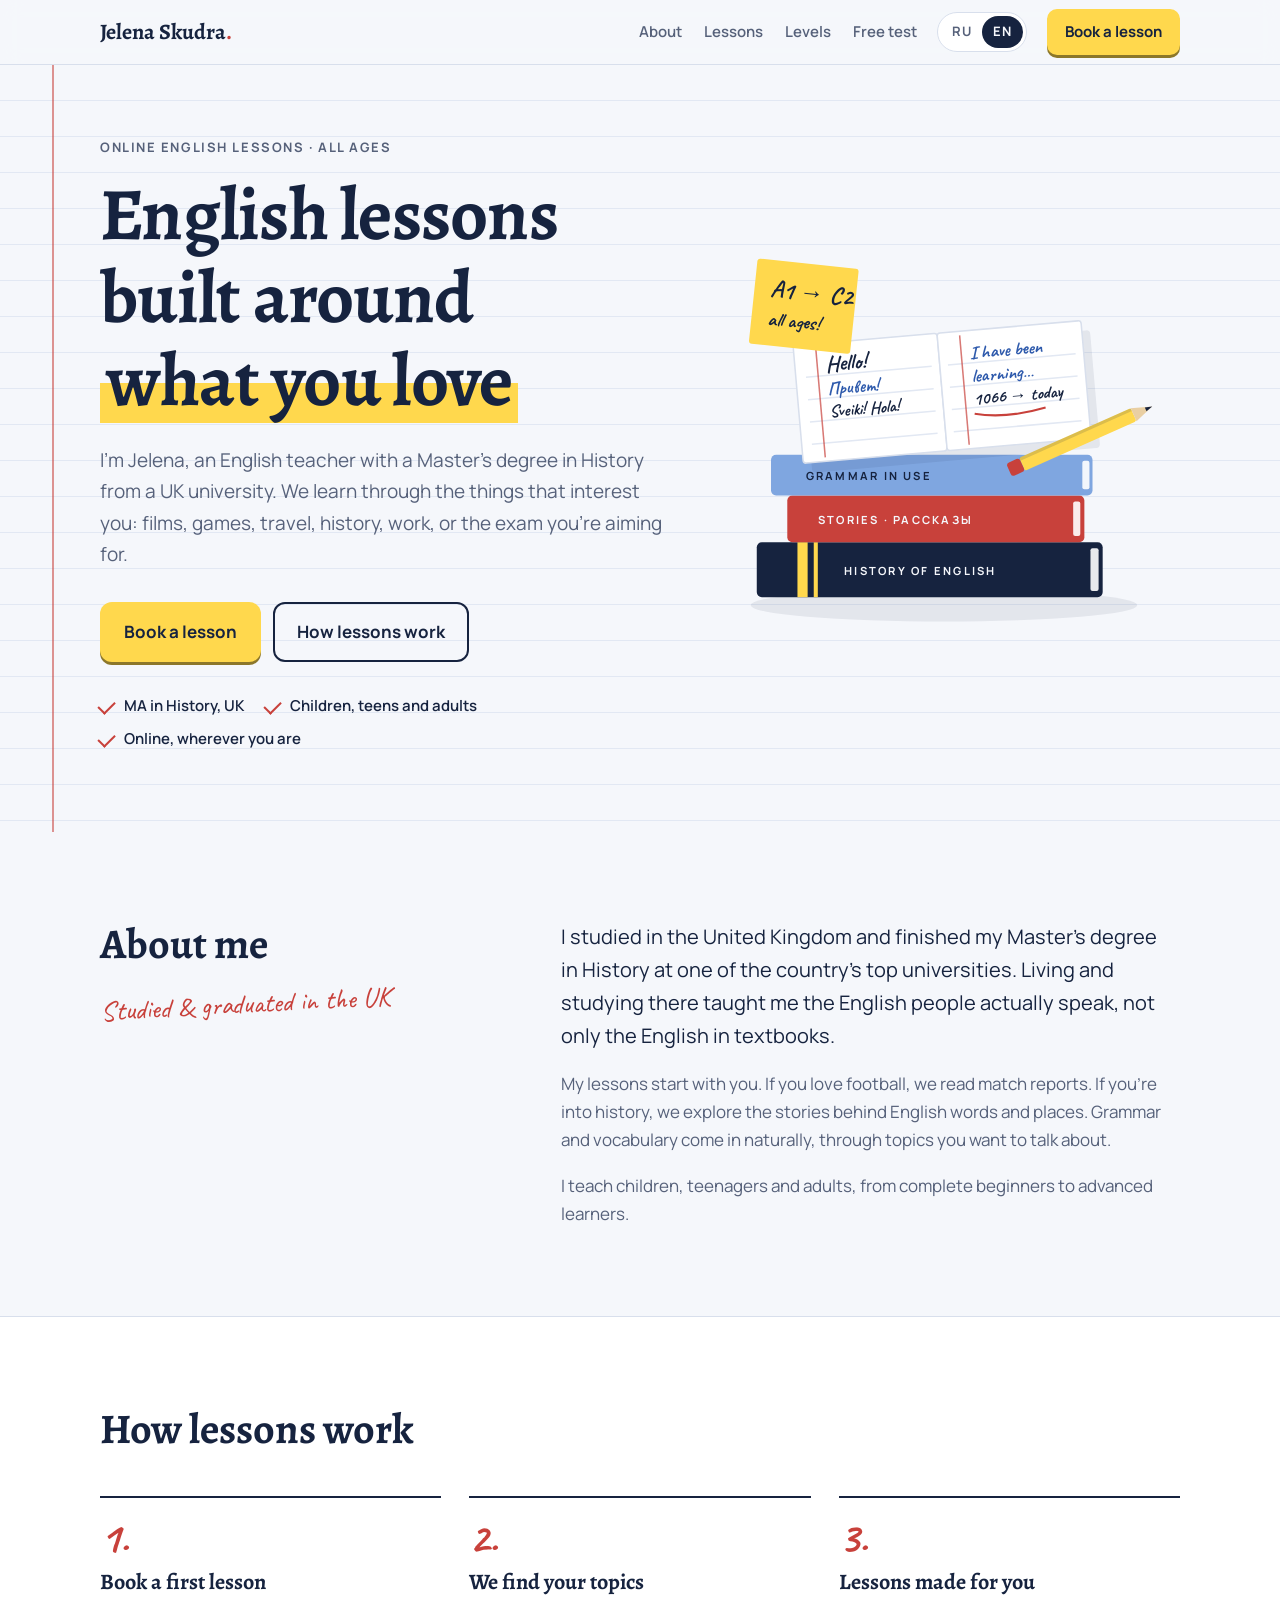
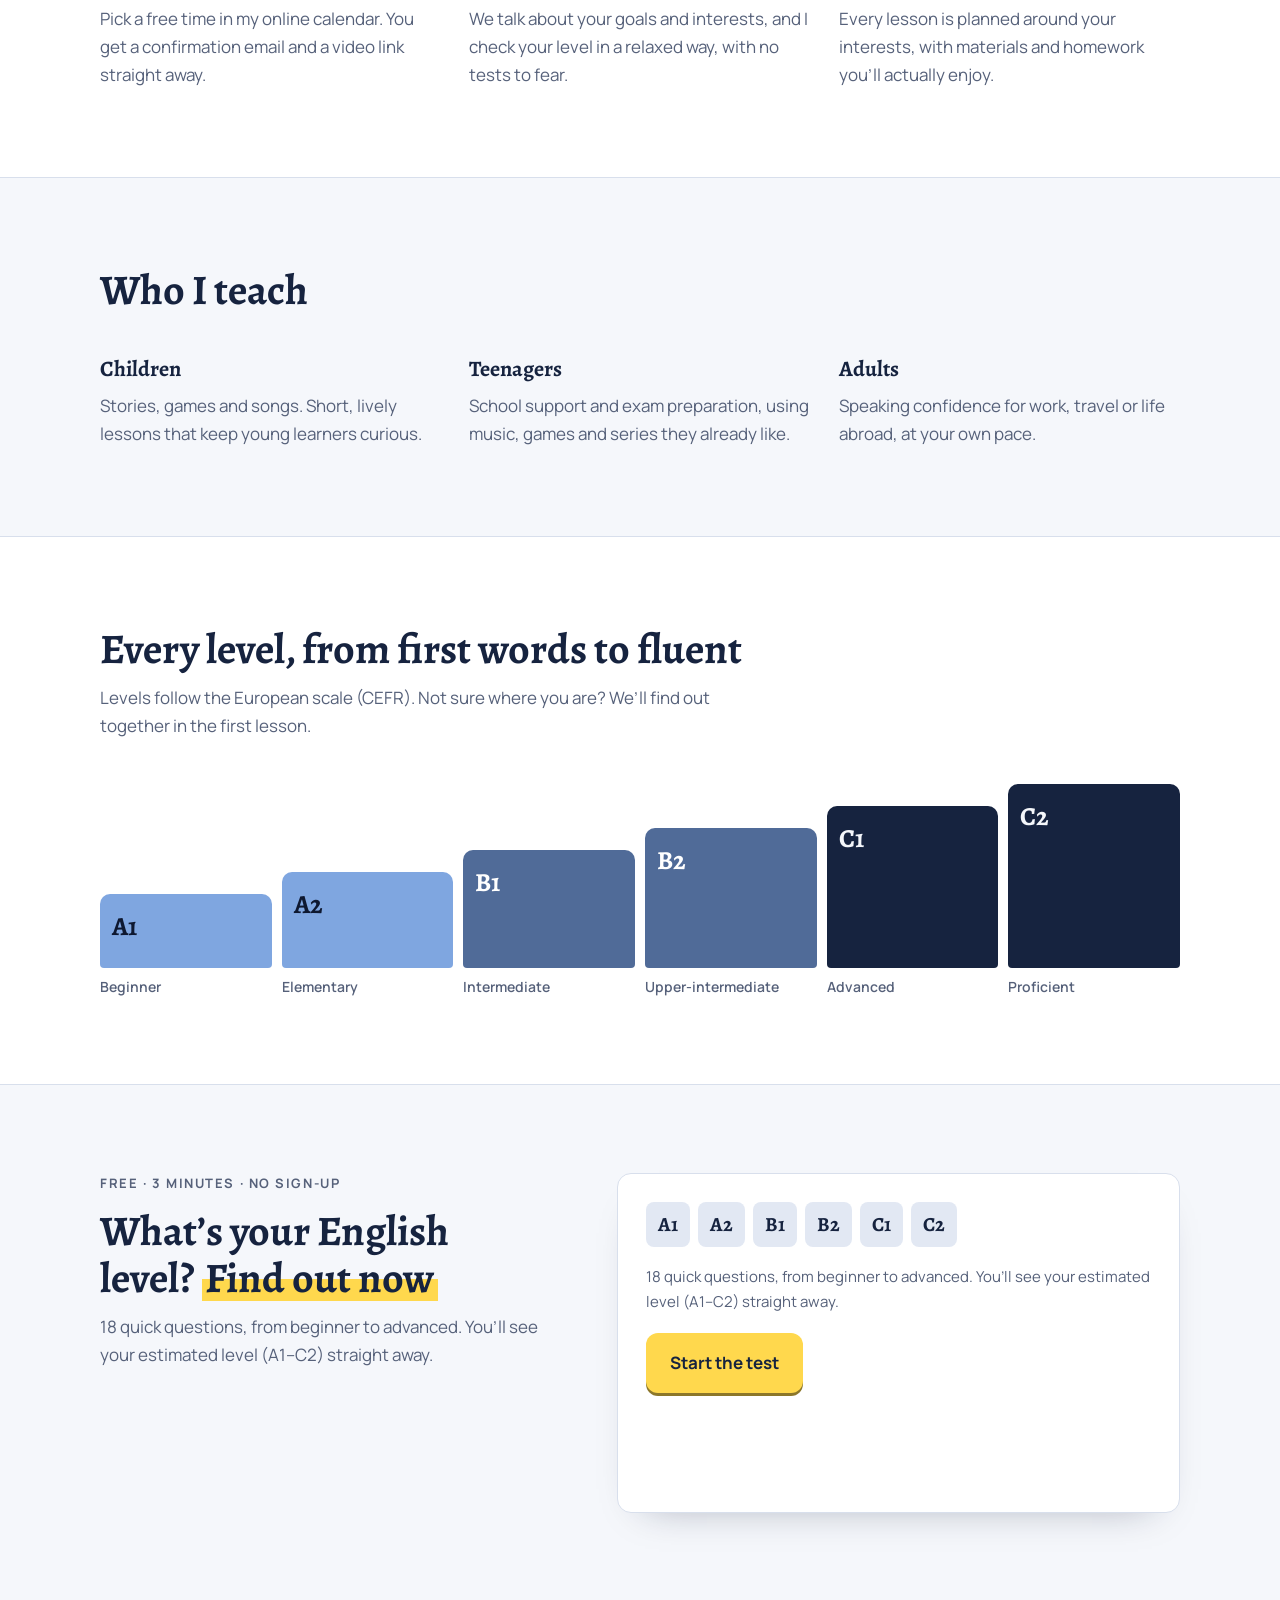
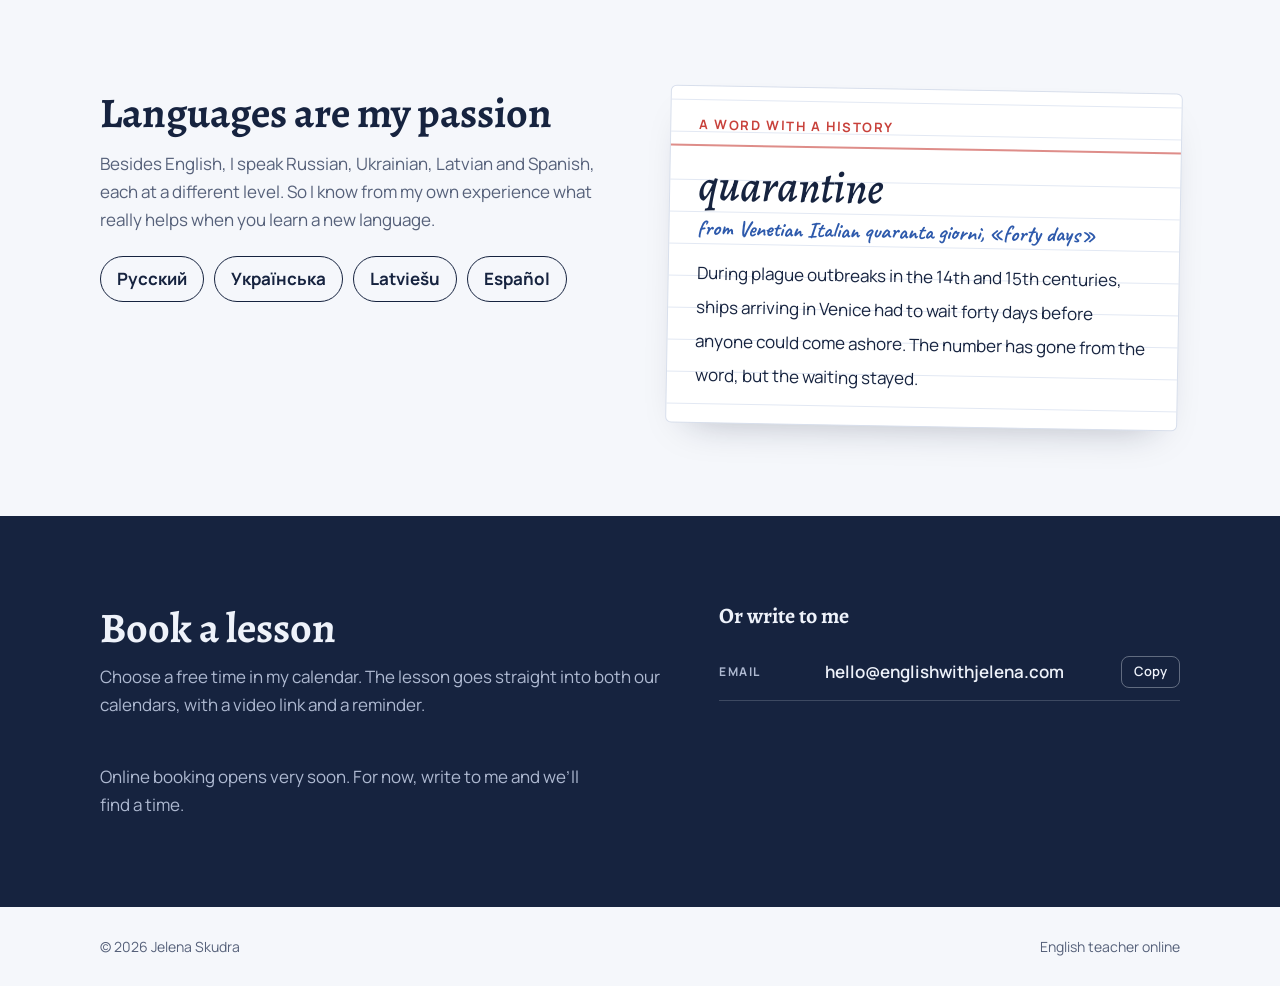
==== index.html @ 8d699de6 "Add files via upload" ====
<!doctype html>
<html lang="en">
<head>
<meta charset="utf-8">
<meta name="viewport" content="width=device-width, initial-scale=1, viewport-fit=cover">
<title>Jelena Skudra · English teacher</title>
<meta name="description" content="Online English lessons with Jelena Skudra for children, teens and adults, built around your interests.">
<link rel="icon" href="data:image/svg+xml,%3Csvg xmlns='http://www.w3.org/2000/svg' viewBox='0 0 64 64'%3E%3Crect width='64' height='64' rx='14' fill='%2316233F'/%3E%3Crect x='14' y='38' width='36' height='10' fill='%23FFD84D'/%3E%3Ctext x='32' y='44' font-family='Georgia,serif' font-size='34' font-weight='700' fill='%23fff' text-anchor='middle'%3EJ%3C/text%3E%3C/svg%3E">
<link rel="preconnect" href="https://fonts.googleapis.com">
<link rel="preconnect" href="https://fonts.gstatic.com" crossorigin>
<link rel="stylesheet" href="https://fonts.googleapis.com/css2?family=Alegreya:ital,wght@0,500;0,700;1,500&family=Caveat:wght@500;700&family=Manrope:wght@400;500;600;700&display=swap&subset=cyrillic">
<style>
:root{
  --paper:#F5F7FB; --surface:#FFFFFF; --ink:#16233F; --muted:#56617A;
  --rule:#D8DFEC; --ruled:#E2E8F3; --margin:#C8413B; --hl:#FFD84D; --hl-ink:#16233F;
  --blue:#7FA6E0; --band:#16233F; --band-ink:#EEF2FA; --band-muted:#AEB9D1;
  --display:"Alegreya", Georgia, "Times New Roman", serif;
  --body:"Manrope", system-ui, -apple-system, "Segoe UI", Roboto, Arial, sans-serif;
  --hand:"Caveat", "Segoe Print", "Comic Sans MS", cursive;
  color-scheme: light;
}
@media (prefers-color-scheme: dark){
  :root:not([data-theme="light"]){
    --paper:#0F1628; --surface:#17213A; --ink:#E8EDF7; --muted:#9CA8C0;
    --rule:#2A3756; --ruled:#1B2641; --margin:#E26A62; --hl:#F4CB45;
    --blue:#5E86C4; --band:#0A1020; --band-ink:#E8EDF7; --band-muted:#94A1BD;
    color-scheme: dark;
  }
}
:root[data-theme="dark"]{
  --paper:#0F1628; --surface:#17213A; --ink:#E8EDF7; --muted:#9CA8C0;
  --rule:#2A3756; --ruled:#1B2641; --margin:#E26A62; --hl:#F4CB45;
  --blue:#5E86C4; --band:#0A1020; --band-ink:#E8EDF7; --band-muted:#94A1BD;
  color-scheme: dark;
}
*{box-sizing:border-box}
[hidden]{display:none!important}
html{scroll-behavior:smooth}
@media (prefers-reduced-motion: reduce){ html{scroll-behavior:auto} *{animation:none!important;transition:none!important} }
body{margin:0;background:var(--paper);color:var(--ink);font-family:var(--body);font-size:17px;line-height:1.65;-webkit-font-smoothing:antialiased}
img,svg{max-width:100%}
a{color:inherit}
:focus-visible{outline:3px solid var(--blue);outline-offset:3px;border-radius:4px}
.wrap{max-width:1120px;margin:0 auto;padding-inline:20px}
h1,h2,h3{font-family:var(--display);font-weight:700;line-height:1.12;text-wrap:balance;margin:0}
h2{font-size:clamp(30px,4vw,42px)}
h3{font-size:22px}
p{margin:0}
mark{background:linear-gradient(transparent 52%, var(--hl) 52%, var(--hl) 92%, transparent 92%);color:inherit;padding:0 .08em}
.eyebrow{font-size:13px;font-weight:700;letter-spacing:.12em;text-transform:uppercase;color:var(--muted)}
.hand{font-family:var(--hand);font-weight:700}

/* header */
header{position:sticky;top:env(safe-area-inset-top,0px);z-index:10;background:color-mix(in srgb,var(--paper) 88%,transparent);backdrop-filter:blur(10px);border-bottom:1px solid var(--rule)}
.bar{display:flex;align-items:center;gap:20px;min-height:64px}
.logo{font-family:var(--display);font-weight:700;font-size:22px;text-decoration:none;white-space:nowrap}
.logo span{color:var(--margin)}
nav.links{display:flex;gap:22px;margin-left:auto;font-weight:600;font-size:15px}
nav.links a{text-decoration:none;color:var(--muted)}
nav.links a:hover{color:var(--ink)}
.lang{display:flex;border:1px solid var(--rule);border-radius:999px;padding:3px;background:var(--surface)}
.lang button{border:0;background:none;font:inherit;font-size:13px;font-weight:700;letter-spacing:.06em;padding:5px 11px;border-radius:999px;color:var(--muted);cursor:pointer}
.lang button[aria-pressed="true"]{background:var(--ink);color:var(--paper)}
.btn{display:inline-flex;align-items:center;justify-content:center;gap:10px;font:inherit;font-weight:700;text-decoration:none;border-radius:12px;padding:14px 22px;cursor:pointer;border:2px solid transparent;transition:transform .15s ease, box-shadow .15s ease}
.btn-hl{background:var(--hl);color:var(--hl-ink);box-shadow:0 3px 0 color-mix(in srgb,var(--hl) 55%,#000)}
.btn-hl:hover{transform:translateY(-1px);box-shadow:0 4px 0 color-mix(in srgb,var(--hl) 55%,#000)}
.btn-line{border-color:var(--ink);color:var(--ink);background:transparent}
.btn-sm{padding:9px 16px;font-size:15px;border-radius:10px}
@media (max-width:860px){ nav.links{display:none} .bar .lang{margin-left:auto} }
@media (max-width:420px){ .bar .btn-sm{display:none} }

/* hero: exercise-book page */
.hero{position:relative;overflow:hidden;background:
  repeating-linear-gradient(to bottom, transparent 0 35px, var(--ruled) 35px 36px);}
.hero::before{content:"";position:absolute;top:0;bottom:0;left:max(20px, calc(50% - 560px - 28px));width:2px;background:var(--margin);opacity:.55}
.hero-grid{display:grid;grid-template-columns:1.1fr .9fr;gap:40px;align-items:center;padding-block:72px 80px}
.hero h1{font-size:clamp(40px,6.2vw,74px);letter-spacing:-.01em;margin-top:16px}
.hero .lead{font-size:19px;color:var(--muted);max-width:34em;margin-top:22px}
.cta{display:flex;flex-wrap:wrap;gap:12px;margin-top:32px}
.facts{display:flex;flex-wrap:wrap;gap:8px 22px;margin:32px 0 0;padding:0;list-style:none;font-weight:600;font-size:15px}
.facts li{display:flex;align-items:center;gap:8px}
.facts li::before{content:"";width:14px;height:8px;border-left:2.5px solid var(--margin);border-bottom:2.5px solid var(--margin);transform:rotate(-45deg) translateY(-2px)}
.art{width:100%;height:auto}
.art .ink{fill:var(--ink)} .art .blue{fill:var(--blue)} .art .red{fill:var(--margin)} .art .hl{fill:var(--hl)}
.art .page{fill:var(--surface);stroke:var(--rule);stroke-width:1.5}
.art .line{stroke:var(--ruled);stroke-width:1.5} .art .mline{stroke:var(--margin);stroke-width:1.5;opacity:.7}
.art .shadow{fill:var(--ink);opacity:.08}
.art .spine-text{font-family:var(--body);font-weight:700;font-size:11px;letter-spacing:.2em;fill:var(--paper)}
.art .spine-text.dark{fill:var(--hl-ink)}
.art .write{font-family:var(--hand);font-weight:700;fill:var(--ink)}
.art .write.blue-ink{fill:#2E5AAC}
.art .paper-edge{fill:var(--surface);opacity:.9}
.art .note-text{font-family:var(--hand);font-weight:700;fill:var(--hl-ink)}
@media (max-width:860px){ .hero-grid{grid-template-columns:1fr;padding-block:48px 56px} .art-box{max-width:440px} }

section{padding-block:88px}
.sec-head{display:flex;flex-direction:column;gap:12px;max-width:40em;margin-bottom:44px}
.sec-head p{color:var(--muted)}

/* about */
.about{display:grid;grid-template-columns:.8fr 1.2fr;gap:48px;align-items:start}
.about .note{font-family:var(--hand);font-size:28px;color:var(--margin);transform:rotate(-3deg);display:inline-block;margin-top:14px}
.about-text{display:flex;flex-direction:column;gap:18px;max-width:36em}
.about-text p:first-child{font-size:20px;color:var(--ink)}
.about-text p{color:var(--muted)}
@media (max-width:760px){ .about{grid-template-columns:1fr;gap:24px} }

/* steps */
.steps{display:grid;grid-template-columns:repeat(3,1fr);gap:28px;margin:0;padding:0;list-style:none;counter-reset:s}
.steps li{counter-increment:s;display:flex;flex-direction:column;gap:10px;padding-top:18px;border-top:2px solid var(--ink)}
.steps li::before{content:counter(s) ".";font-family:var(--hand);font-weight:700;font-size:44px;line-height:1;color:var(--margin)}
.steps p,.who p{color:var(--muted)}
@media (max-width:760px){ .steps{grid-template-columns:1fr} }

.alt{background:var(--surface);border-block:1px solid var(--rule)}
.who{display:grid;grid-template-columns:repeat(3,1fr);gap:28px}
.who > div{display:flex;flex-direction:column;gap:10px}
.who h3{display:flex;align-items:baseline;gap:10px}
.who .age{font-family:var(--hand);font-size:22px;color:var(--margin);font-weight:700}
@media (max-width:760px){ .who{grid-template-columns:1fr} }

/* levels staircase */
.levels{display:grid;grid-template-columns:repeat(6,1fr);gap:10px;align-items:end}
.lvl{display:flex;flex-direction:column;gap:10px}
.lvl .step{border-radius:10px 10px 4px 4px;background:var(--blue);display:flex;align-items:flex-start;padding:12px;font-family:var(--display);font-weight:700;font-size:26px;color:#0E1830}
.lvl:nth-child(n+3) .step{background:color-mix(in srgb,var(--blue) 55%,var(--ink))}
.lvl:nth-child(n+3) .step{color:#fff}
.lvl:nth-child(n+5) .step{background:var(--ink);color:var(--paper)}
.lvl .name{font-size:14px;font-weight:600;color:var(--muted);line-height:1.3}
@media (max-width:640px){
  .levels{grid-template-columns:repeat(3,1fr);row-gap:22px}
}

/* languages + word */
.duo{display:grid;grid-template-columns:1fr 1fr;gap:56px;align-items:start}
.chips{display:flex;flex-wrap:wrap;gap:10px;margin-top:22px;padding:0;list-style:none}
.chips li{border:1.5px solid var(--ink);border-radius:999px;padding:8px 16px;font-weight:700;display:flex;gap:8px;align-items:baseline}
.chips small{font-weight:500;color:var(--muted);font-size:13px}
.lang-text{color:var(--muted);margin-top:14px}
.card{position:relative;background:var(--surface);border:1px solid var(--rule);border-radius:6px;padding:28px 28px 30px;
  background-image:repeating-linear-gradient(to bottom, transparent 0 31px, var(--ruled) 31px 32px);background-position:0 62px;
  box-shadow:0 18px 40px -24px rgba(16,26,52,.35);transform:rotate(1deg)}
.card::before{content:"";position:absolute;left:0;right:0;top:58px;height:2px;background:var(--margin);opacity:.6}
.card .eyebrow{color:var(--margin)}
.card .word{font-family:var(--display);font-style:italic;font-weight:500;font-size:clamp(34px,4vw,44px);margin-top:26px;line-height:1.1}
.card .origin{font-family:var(--hand);font-size:22px;font-weight:700;color:#2E5AAC;margin-top:4px;line-height:1.3}
:root[data-theme="dark"] .card .origin{color:var(--blue)}
@media (prefers-color-scheme: dark){ :root:not([data-theme="light"]) .card .origin{color:var(--blue)} }
.card .story{margin-top:14px;color:var(--ink);line-height:2em}
@media (max-width:760px){ .duo{grid-template-columns:1fr;gap:48px} .card{transform:none} }

/* prices */
.price-list{margin:0;padding:0;list-style:none;max-width:640px}
.price-list li{display:flex;justify-content:space-between;gap:16px;padding-block:14px;border-bottom:1px dashed var(--rule);font-weight:600}
.price-list b{font-variant-numeric:tabular-nums}

/* booking band */
.band{background:var(--band);color:var(--band-ink)}
.band .sec-head p{color:var(--band-muted)}
.book-grid{display:grid;grid-template-columns:1.1fr .9fr;gap:56px;align-items:start}
.book-grid .btn{font-size:18px;padding:18px 28px}
.soon{margin-top:16px;color:var(--band-muted);max-width:30em}
.contacts{display:flex;flex-direction:column;gap:0;margin:16px 0 0;padding:0;list-style:none}
.contacts li{display:flex;align-items:center;gap:14px;padding-block:12px;border-bottom:1px solid color-mix(in srgb,var(--band-ink) 18%,transparent);flex-wrap:wrap}
.contacts .k{font-size:12px;font-weight:700;letter-spacing:.12em;text-transform:uppercase;color:var(--band-muted);width:92px}
.contacts a{font-weight:600;text-decoration:none;word-break:break-all}
.contacts a:hover{text-decoration:underline}
.copy{margin-left:auto;border:1px solid color-mix(in srgb,var(--band-ink) 35%,transparent);background:none;color:var(--band-ink);font:inherit;font-size:13px;font-weight:600;padding:4px 12px;border-radius:8px;cursor:pointer}
.band h3{color:var(--band-ink)}
@media (max-width:760px){ .book-grid{grid-template-columns:1fr;gap:40px} }

/* level test */
.test-grid{display:grid;grid-template-columns:.9fr 1.1fr;gap:56px;align-items:start}
.test-grid .sec-head{margin-bottom:0}
.quiz{background:var(--surface);border:1px solid var(--rule);border-radius:14px;padding:28px;box-shadow:0 18px 40px -28px rgba(16,26,52,.4);display:flex;flex-direction:column;gap:18px;min-height:340px}
.quiz .progress{height:6px;border-radius:99px;background:var(--ruled);overflow:hidden}
.quiz .progress i{display:block;height:100%;background:var(--margin);transition:width .25s ease}
.quiz .count{font-size:13px;font-weight:700;letter-spacing:.12em;text-transform:uppercase;color:var(--muted);font-variant-numeric:tabular-nums}
.quiz .q{font-family:var(--display);font-size:clamp(22px,2.6vw,28px);font-weight:500;line-height:1.3}
.quiz .opts{display:grid;grid-template-columns:1fr 1fr;gap:10px}
.quiz .opt{font:inherit;font-weight:600;text-align:left;padding:13px 16px;border-radius:10px;border:1.5px solid var(--rule);background:var(--paper);color:var(--ink);cursor:pointer}
.quiz .opt:hover{border-color:var(--ink)}
.quiz .opt[aria-pressed="true"]{border-color:var(--ink);background:var(--hl);color:var(--hl-ink)}
.quiz .row{display:flex;flex-wrap:wrap;gap:10px;align-items:center}
.quiz .btn:disabled{opacity:.45;cursor:default;transform:none}
.quiz .intro-list{margin:0;padding:0;list-style:none;display:flex;gap:8px;flex-wrap:wrap}
.quiz .intro-list li{font-family:var(--display);font-weight:700;font-size:20px;padding:6px 12px;border-radius:8px;background:var(--ruled)}
.quiz .big{font-family:var(--display);font-weight:700;font-size:88px;line-height:1;color:var(--ink)}
.quiz .big small{font-family:var(--body);font-size:20px;font-weight:600;color:var(--muted);margin-left:12px}
.quiz .note{color:var(--muted);font-size:15px}
@media (max-width:760px){ .test-grid{grid-template-columns:1fr;gap:28px} .quiz{padding:20px} }
@media (max-width:420px){ .quiz .opts{grid-template-columns:1fr} }
#embed-box{margin-top:48px}
#booking-frame{width:100%;height:720px;border:0;border-radius:12px;background:#fff}

footer{padding-block:28px;font-size:14px;color:var(--muted)}
footer .wrap{display:flex;justify-content:space-between;gap:12px;flex-wrap:wrap}
</style>
</head>
<body>

<header>
  <div class="wrap bar">
    <a class="logo" href="#top">Jelena Skudra<span>.</span></a>
    <nav class="links" aria-label="Main">
      <a href="#about" data-t="nav.about">About</a>
      <a href="#lessons" data-t="nav.lessons">Lessons</a>
      <a href="#levels" data-t="nav.levels">Levels</a>
      <a href="#test" class="test-nav" data-t="test.nav">Free test</a>
    </nav>
    <div class="lang" role="group" aria-label="Language">
      <button type="button" id="lang-ru" data-lang="ru" aria-pressed="false">RU</button>
      <button type="button" id="lang-en" data-lang="en" aria-pressed="true">EN</button>
    </div>
    <a class="btn btn-hl btn-sm book-link" href="#book" data-t="nav.book">Book a lesson</a>
  </div>
</header>

<main id="top">
  <div class="hero">
    <div class="wrap hero-grid">
      <div>
        <p class="eyebrow" data-t="hero.eyebrow"></p>
        <h1 data-t="hero.title" data-mark></h1>
        <p class="lead" data-t="hero.text"></p>
        <div class="cta">
          <a class="btn btn-hl book-link" href="#book" data-t="hero.bookButton"></a>
          <a class="btn btn-line" href="#lessons" data-t="hero.moreButton"></a>
        </div>
        <ul class="facts" id="facts"></ul>
      </div>
      <div class="art-box" aria-hidden="true">
        <svg class="art" viewBox="0 0 460 400" role="img">
          <ellipse class="shadow" cx="228" cy="362" rx="190" ry="16"/>
          <!-- bottom book -->
          <rect class="ink" x="44" y="300" width="340" height="54" rx="5"/>
          <rect class="paper-edge" x="372" y="306" width="8" height="42" rx="2"/>
          <rect class="hl" x="84" y="300" width="10" height="54"/>
          <rect class="hl" x="100" y="300" width="4" height="54"/>
          <text class="spine-text" x="130" y="332">HISTORY OF ENGLISH</text>
          <!-- middle book -->
          <rect class="red" x="74" y="254" width="292" height="46" rx="5"/>
          <rect class="paper-edge" x="355" y="260" width="7" height="34" rx="2"/>
          <text class="spine-text" x="104" y="282">STORIES · РАССКАЗЫ</text>
          <!-- top book -->
          <rect class="blue" x="58" y="214" width="316" height="40" rx="5"/>
          <rect class="paper-edge" x="364" y="220" width="7" height="28" rx="2"/>
          <text class="spine-text dark" x="92" y="239">GRAMMAR IN USE</text>
          <!-- open notebook -->
          <g transform="rotate(-5 230 150)">
            <rect class="shadow" x="92" y="104" width="284" height="116" rx="4"/>
            <rect class="page" x="84" y="94" width="142" height="116" rx="3"/>
            <rect class="page" x="226" y="94" width="142" height="116" rx="3"/>
            <line class="line" x1="94" y1="126" x2="218" y2="126"/><line class="line" x1="94" y1="148" x2="218" y2="148"/>
            <line class="line" x1="94" y1="170" x2="218" y2="170"/><line class="line" x1="94" y1="192" x2="218" y2="192"/>
            <line class="line" x1="234" y1="126" x2="360" y2="126"/><line class="line" x1="234" y1="148" x2="360" y2="148"/>
            <line class="line" x1="234" y1="170" x2="360" y2="170"/><line class="line" x1="234" y1="192" x2="360" y2="192"/>
            <line class="mline" x1="106" y1="98" x2="106" y2="206"/>
            <line class="mline" x1="248" y1="98" x2="248" y2="206"/>
            <text class="write" x="114" y="122" font-size="22">Hello!</text>
            <text class="write blue-ink" x="114" y="145" font-size="18">Привет!</text>
            <text class="write" x="114" y="167" font-size="17">Sveiki! Hola!</text>
            <text class="write blue-ink" x="256" y="122" font-size="18">I have been</text>
            <text class="write blue-ink" x="256" y="145" font-size="18">learning…</text>
            <text class="write" x="256" y="167" font-size="17">1066 → today</text>
            <path d="M256 176 q30 8 70 0" stroke="var(--margin)" stroke-width="2" fill="none"/>
          </g>
          <!-- pencil -->
          <g transform="rotate(-24 360 200)">
            <rect class="hl" x="300" y="192" width="120" height="14" rx="2"/>
            <rect class="ink" x="300" y="192" width="120" height="3" opacity=".15"/>
            <rect class="red" x="286" y="192" width="14" height="14" rx="3"/>
            <polygon points="420,192 440,199 420,206" fill="#E9CFA3"/>
            <polygon points="433,197 440,199 433,201" class="ink"/>
          </g>
          <!-- sticky note -->
          <g transform="rotate(6 90 70)">
            <rect class="hl" x="40" y="26" width="100" height="84" rx="3"/>
            <text class="note-text" x="56" y="62" font-size="24">A1 → C2</text>
            <text class="note-text" x="56" y="90" font-size="19">all ages!</text>
          </g>
        </svg>
      </div>
    </div>
  </div>

  <section id="about">
    <div class="wrap about">
      <div>
        <h2 data-t="about.title"></h2>
        <span class="note" data-t="about.note"></span>
      </div>
      <div class="about-text" id="about-text"></div>
    </div>
  </section>

  <section id="lessons" class="alt">
    <div class="wrap">
      <div class="sec-head"><h2 data-t="steps.title"></h2></div>
      <ol class="steps" id="steps"></ol>
    </div>
  </section>

  <section id="who">
    <div class="wrap">
      <div class="sec-head"><h2 data-t="audiences.title"></h2></div>
      <div class="who" id="who-list"></div>
    </div>
  </section>

  <section id="levels" class="alt">
    <div class="wrap">
      <div class="sec-head"><h2 data-t="levels.title"></h2><p data-t="levels.text"></p></div>
      <div class="levels" id="levels-list"></div>
    </div>
  </section>

  <section id="test">
    <div class="wrap test-grid">
      <div class="sec-head">
        <p class="eyebrow" data-t="test.eyebrow"></p>
        <h2 data-t="test.title"></h2>
        <p data-t="test.text"></p>
      </div>
      <div class="quiz" id="quiz" aria-live="polite"></div>
    </div>
  </section>

  <section id="languages">
    <div class="wrap duo">
      <div>
        <h2 data-t="languages.title"></h2>
        <p class="lang-text" data-t="languages.text"></p>
        <ul class="chips" id="chips"></ul>
      </div>
      <article class="card">
        <p class="eyebrow" data-t="word.label"></p>
        <p class="word" data-t="word.word"></p>
        <p class="origin" data-t="word.origin"></p>
        <p class="story" data-t="word.story"></p>
      </article>
    </div>
  </section>

  <section id="prices" class="alt" hidden>
    <div class="wrap">
      <div class="sec-head"><h2 data-t="prices.title"></h2></div>
      <ul class="price-list" id="price-list"></ul>
    </div>
  </section>

  <section id="book" class="band">
    <div class="wrap book-grid">
      <div>
        <div class="sec-head"><h2 data-t="book.title"></h2><p data-t="book.text"></p></div>
        <a class="btn btn-hl" id="calendar-btn" href="#book" target="_blank" rel="noopener" data-t="book.button"></a>
        <p class="soon" id="soon" data-t="book.soon" hidden></p>
      </div>
      <div id="contact-box">
        <h3 data-t="book.contactTitle"></h3>
        <ul class="contacts" id="contacts"></ul>
      </div>
    </div>
    <div class="wrap" id="embed-box" hidden>
      <iframe id="booking-frame" title="Booking calendar" loading="lazy"></iframe>
    </div>
  </section>
</main>

<footer>
  <div class="wrap">
    <span>© <span id="year">2026</span> Jelena Skudra</span>
    <span data-t="footer"></span>
  </div>
</footer>

<script src="content.js"></script>
<script>
(function(){
  var S = window.SITE, set = S.settings;
  var lang = pickLang();

  function pickLang(){
    var h = (location.hash||"").replace("#","");
    if (h === "ru" || h === "en") return h;
    try { var saved = localStorage.getItem("lang"); if (saved === "ru" || saved === "en") return saved; } catch(e){}
    var nav = (navigator.language||"en").toLowerCase();
    return /^(ru|uk|lv|be|kk)/.test(nav) ? "ru" : "en";
  }
  function get(obj, path){ return path.split(".").reduce(function(o,k){ return o ? o[k] : undefined; }, obj); }
  function esc(s){ return String(s).replace(/[&<>"]/g, function(c){ return {"&":"&amp;","<":"&lt;",">":"&gt;",'"':"&quot;"}[c]; }); }
  function marked(s){ return esc(s).replace(/\*(.+?)\*/g, "<mark>$1</mark>"); }
  function el(tag, cls, html){ var e = document.createElement(tag); if (cls) e.className = cls; if (html != null) e.innerHTML = html; return e; }
  function fill(id, items, make){ var box = document.getElementById(id); box.innerHTML = ""; (items||[]).forEach(function(it){ box.appendChild(make(it)); }); }

  function render(){
    var T = S[lang];
    document.documentElement.lang = lang;
    document.title = T.meta.title;
    var md = document.querySelector('meta[name="description"]'); if (md) md.setAttribute("content", T.meta.description);

    document.querySelectorAll("[data-t]").forEach(function(n){
      var v = get(T, n.getAttribute("data-t")); if (v == null) return;
      n.innerHTML = marked(v);
    });
    document.querySelectorAll(".lang button").forEach(function(b){ b.setAttribute("aria-pressed", b.dataset.lang === lang ? "true" : "false"); });

    fill("facts", T.hero.facts, function(f){ return el("li", null, esc(f)); });
    fill("about-text", T.about.paragraphs, function(p){ return el("p", null, marked(p)); });
    fill("steps", T.steps.items, function(s){ var li = el("li"); li.appendChild(el("h3", null, esc(s.title))); li.appendChild(el("p", null, marked(s.text))); return li; });
    fill("who-list", T.audiences.items, function(a){ var d = el("div"); d.appendChild(el("h3", null, esc(a.title))); d.appendChild(el("p", null, marked(a.text))); return d; });
    var n = 0;
    fill("levels-list", T.levels.items, function(l){ n++; var d = el("div","lvl"); var s = el("div","step", esc(l.code)); s.style.height = (52 + n*22) + "px"; d.appendChild(s); d.appendChild(el("div","name", esc(l.name))); return d; });
    fill("chips", T.languages.items, function(c){ return el("li", null, esc(c.name) + (c.level ? " <small>" + esc(c.level) + "</small>" : "")); });

    var pr = document.getElementById("prices");
    pr.hidden = !set.showPrices;
    fill("price-list", T.prices.items, function(p){ return el("li", null, "<span>" + esc(p.name) + "</span><b>" + esc(p.price) + "</b>"); });

    // booking
    var has = !!(set.bookingLink && set.bookingLink.trim());
    var cal = document.getElementById("calendar-btn");
    cal.hidden = !has; if (has) cal.href = set.bookingLink;
    document.getElementById("soon").hidden = has;
    document.querySelectorAll(".book-link").forEach(function(a){
      if (has) { a.href = set.bookingLink; a.target = "_blank"; a.rel = "noopener"; }
      else { a.href = "#book"; a.removeAttribute("target"); }
    });

    // embedded Google calendar (only for calendar.google.com appointment links)
    var embedOk = has && /calendar\.google\.com\/calendar\/appointments/.test(set.bookingLink);
    var eb = document.getElementById("embed-box"), fr = document.getElementById("booking-frame");
    eb.hidden = !embedOk;
    if (embedOk) {
      var src = set.bookingLink + (set.bookingLink.indexOf("?") > -1 ? "&" : "?") + "gv=true";
      if (fr.getAttribute("src") !== src) fr.setAttribute("src", src);
    }

    // level test
    var showTest = set.showTest !== false && S.testQuestions && S.testQuestions.length;
    document.getElementById("test").hidden = !showTest;
    document.querySelectorAll(".test-nav").forEach(function(a){ a.hidden = !showTest; });
    if (showTest) drawQuiz();

    // contacts
    var rows = [];
    if (set.email) rows.push(["Email", set.email, "mailto:" + set.email]);
    if (set.whatsapp) rows.push(["WhatsApp", set.whatsapp, "https://wa.me/" + set.whatsapp.replace(/[^0-9]/g,"")]);
    if (set.telegram) rows.push(["Telegram", "@" + set.telegram.replace("@",""), "https://t.me/" + set.telegram.replace("@","")]);
    if (set.instagram) rows.push(["Instagram", "@" + set.instagram.replace("@",""), "https://instagram.com/" + set.instagram.replace("@","")]);
    document.getElementById("contact-box").hidden = rows.length === 0;
    fill("contacts", rows, function(r){
      var li = el("li");
      li.appendChild(el("span","k", r[0]));
      var a = el("a", null, esc(r[1])); a.href = r[2]; if (r[2].indexOf("http") === 0) { a.target = "_blank"; a.rel = "noopener"; }
      li.appendChild(a);
      var b = el("button","copy", esc(T.book.copy)); b.type = "button";
      b.addEventListener("click", function(){
        var done = function(){ b.textContent = T.book.copied; setTimeout(function(){ b.textContent = T.book.copy; }, 1600); };
        try { navigator.clipboard.writeText(r[1]).then(done, function(){ selectText(a); }); } catch(e){ selectText(a); }
      });
      li.appendChild(b);
      return li;
    });
    document.getElementById("year").textContent = new Date().getFullYear();
  }
  // ---------- level test ----------
  var quiz = { step: -1, picks: [] };
  function drawQuiz(){
    var T = S[lang], L = T.test, Q = S.testQuestions, box = document.getElementById("quiz");
    box.innerHTML = "";
    if (quiz.step < 0) {
      var ul = el("ul","intro-list"); ["A1","A2","B1","B2","C1","C2"].forEach(function(c){ ul.appendChild(el("li",null,c)); });
      box.appendChild(ul);
      box.appendChild(el("p","note", esc(L.text)));
      var st = el("button","btn btn-hl", esc(L.start)); st.type = "button"; st.id = "quiz-start";
      st.addEventListener("click", function(){ quiz.step = 0; quiz.picks = []; drawQuiz(); });
      var r = el("div","row"); r.appendChild(st); box.appendChild(r);
      return;
    }
    if (quiz.step < Q.length) {
      var item = Q[quiz.step];
      var pr = el("div","progress"); var bar = el("i"); bar.style.width = (quiz.step / Q.length * 100) + "%"; pr.appendChild(bar); box.appendChild(pr);
      box.appendChild(el("div","count", esc(L.question) + " " + (quiz.step+1) + " " + esc(L.of) + " " + Q.length));
      box.appendChild(el("p","q", esc(item.q).replace("___", "<span style=\"border-bottom:2px solid var(--margin);display:inline-block;min-width:3em\">&nbsp;</span>")));
      var opts = el("div","opts");
      var nx = el("button","btn btn-hl", esc(L.next) + " →"); nx.type = "button"; nx.id = "quiz-next";
      nx.disabled = quiz.picks[quiz.step] == null;
      item.options.forEach(function(o, idx){
        var b = el("button","opt", esc(o)); b.type = "button";
        b.setAttribute("aria-pressed", quiz.picks[quiz.step] === idx ? "true" : "false");
        b.addEventListener("click", function(){
          quiz.picks[quiz.step] = idx;
          opts.querySelectorAll(".opt").forEach(function(x){ x.setAttribute("aria-pressed","false"); });
          b.setAttribute("aria-pressed","true"); nx.disabled = false;
        });
        opts.appendChild(b);
      });
      box.appendChild(opts);
      nx.addEventListener("click", function(){ quiz.step++; drawQuiz(); });
      var r2 = el("div","row"); r2.appendChild(nx); box.appendChild(r2);
      return;
    }
    // result
    var score = 0; Q.forEach(function(item, idx){ if (quiz.picks[idx] === item.answer) score++; });
    var code = "A1"; (S.testLevels||[]).forEach(function(l){ if (score >= l.min) code = l.code; });
    var lv = (T.levels.items||[]).filter(function(x){ return x.code === code; })[0];
    box.appendChild(el("div","count", esc(L.resultLabel)));
    box.appendChild(el("div","big", esc(code) + "<small>" + esc(lv ? lv.name : "") + "</small>"));
    box.appendChild(el("p", null, "<b>" + score + " / " + Q.length + "</b> " + esc(L.scoreText)));
    box.appendChild(el("p","note", esc(L.resultNote)));
    var row = el("div","row");
    var bk = el("a","btn btn-hl", esc(L.book));
    if (set.bookingLink) { bk.href = set.bookingLink; bk.target = "_blank"; bk.rel = "noopener"; } else { bk.href = "#book"; }
    row.appendChild(bk);
    var msg = L.messageText + code + " (" + score + "/" + Q.length + ")";
    var sendHref = set.whatsapp ? "https://wa.me/" + set.whatsapp.replace(/[^0-9]/g,"") + "?text=" + encodeURIComponent(msg)
                 : set.telegram ? "https://t.me/" + set.telegram.replace("@","")
                 : set.email ? "mailto:" + set.email + "?subject=" + encodeURIComponent("English test: " + code) + "&body=" + encodeURIComponent(msg) : "";
    if (sendHref) { var sd = el("a","btn btn-line", esc(L.send)); sd.href = sendHref; if (sendHref.indexOf("http") === 0) { sd.target = "_blank"; sd.rel = "noopener"; } row.appendChild(sd); }
    box.appendChild(row);
    var ag = el("button","opt", "↺ " + esc(L.again)); ag.type = "button"; ag.style.alignSelf = "flex-start";
    ag.addEventListener("click", function(){ quiz.step = 0; quiz.picks = []; drawQuiz(); });
    box.appendChild(ag);
  }

  function selectText(node){ var r = document.createRange(); r.selectNodeContents(node); var s = getSelection(); s.removeAllRanges(); s.addRange(r); }

  document.querySelectorAll(".lang button").forEach(function(b){
    b.addEventListener("click", function(){ lang = b.dataset.lang; try { localStorage.setItem("lang", lang); } catch(e){} render(); });
  });
  render();
})();
</script>
</body>
</html>
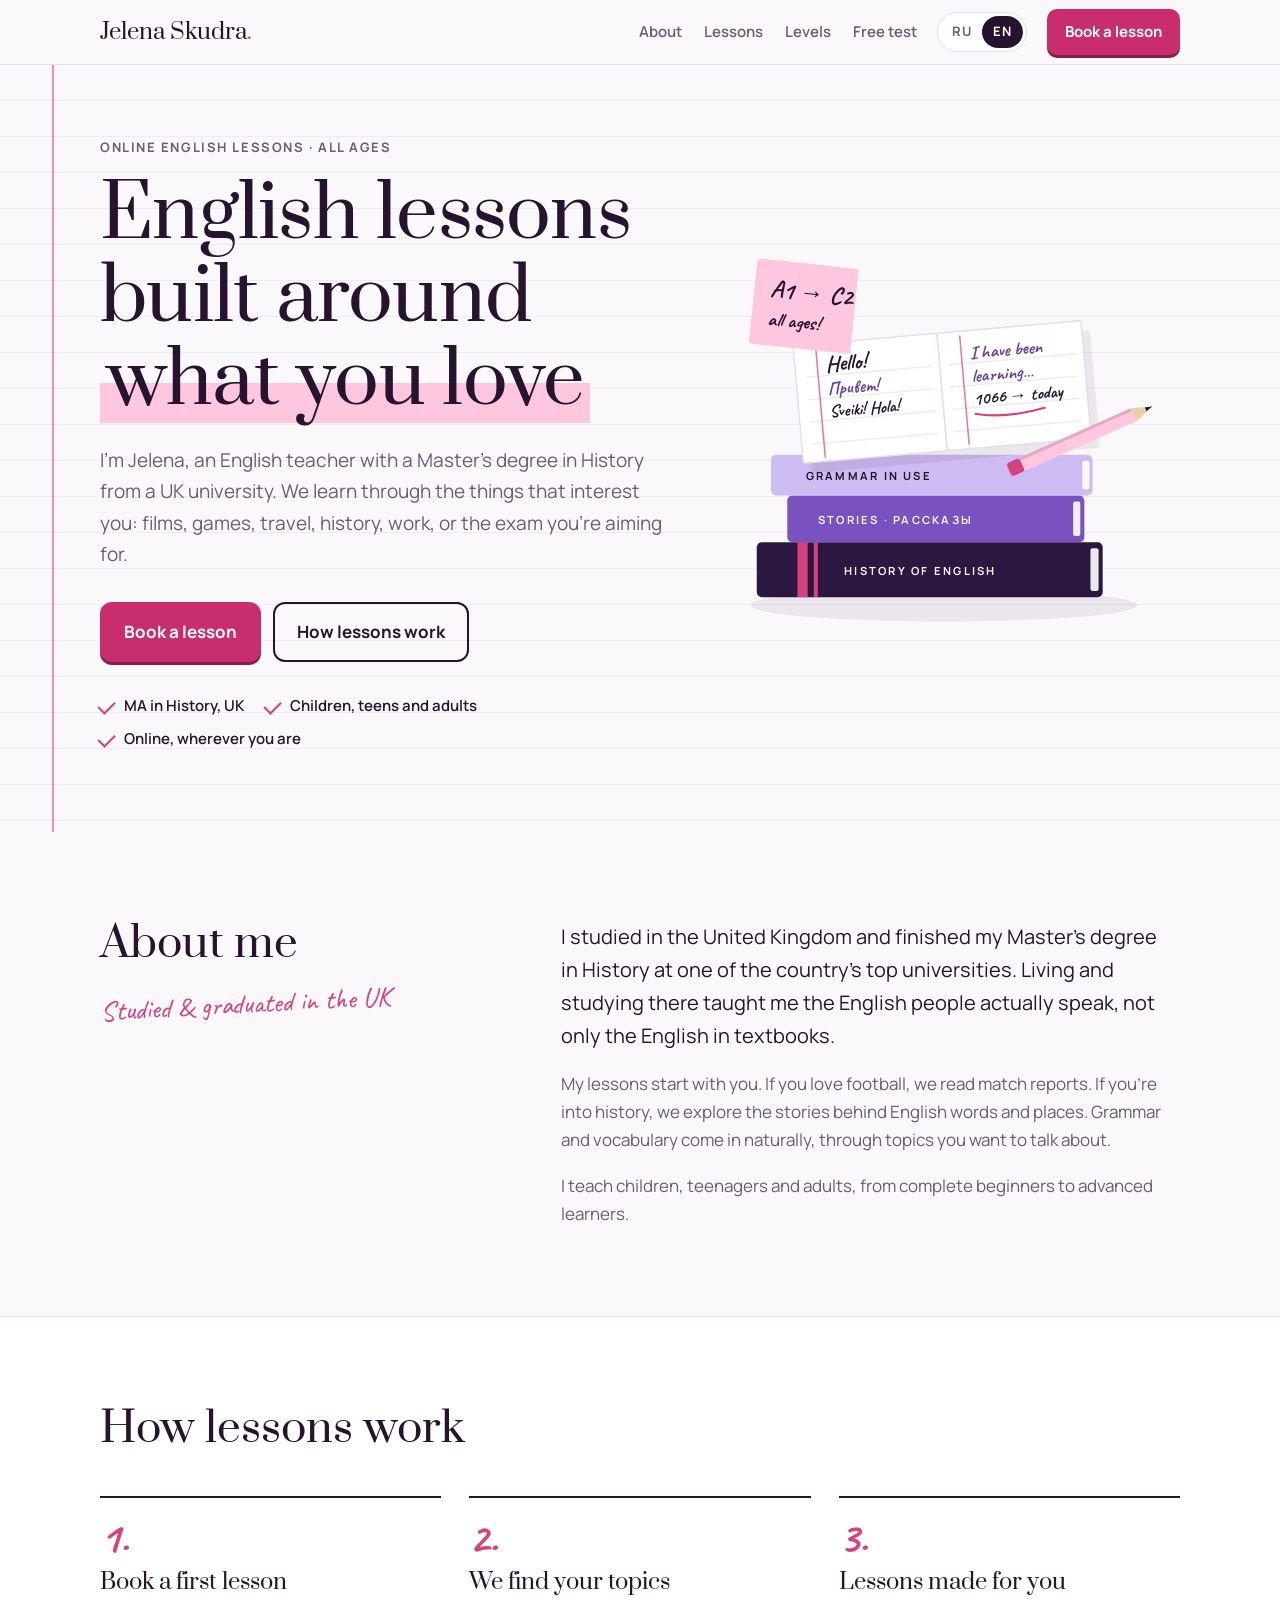
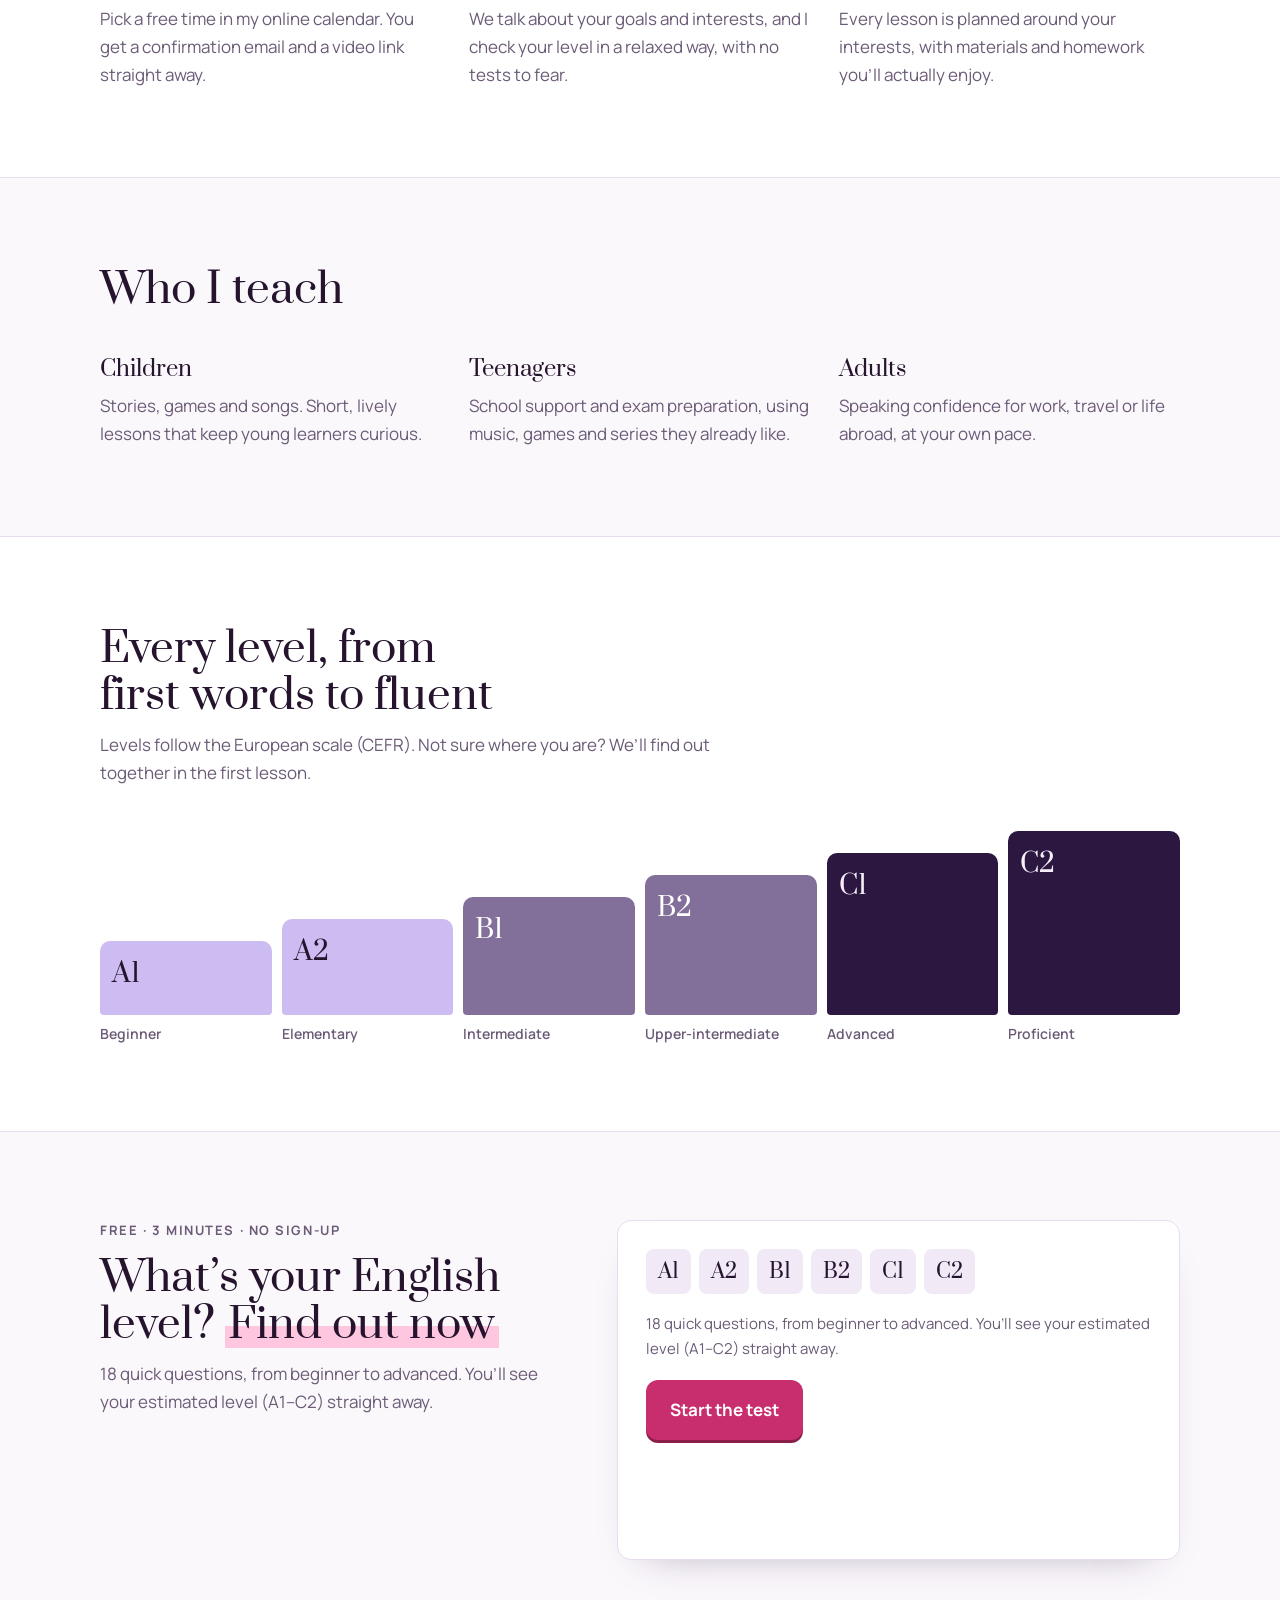
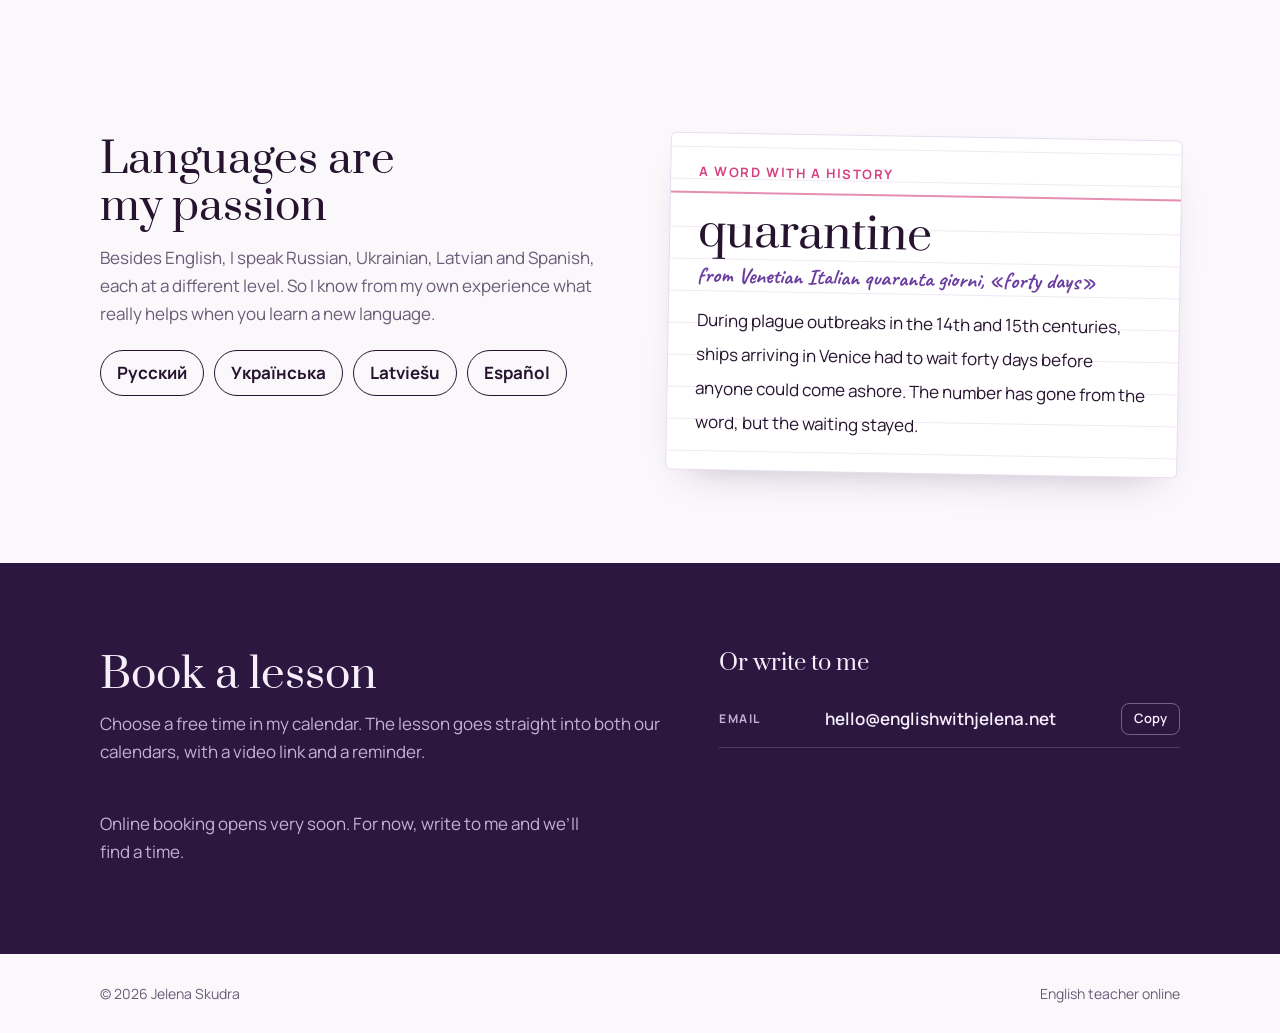
==== commit b3f6d625: "Add files via upload" ====
--- a/index.html
+++ b/index.html
@@ -5,33 +5,39 @@
 <meta name="viewport" content="width=device-width, initial-scale=1, viewport-fit=cover">
 <title>Jelena Skudra · English teacher</title>
 <meta name="description" content="Online English lessons with Jelena Skudra for children, teens and adults, built around your interests.">
-<link rel="icon" href="data:image/svg+xml,%3Csvg xmlns='http://www.w3.org/2000/svg' viewBox='0 0 64 64'%3E%3Crect width='64' height='64' rx='14' fill='%2316233F'/%3E%3Crect x='14' y='38' width='36' height='10' fill='%23FFD84D'/%3E%3Ctext x='32' y='44' font-family='Georgia,serif' font-size='34' font-weight='700' fill='%23fff' text-anchor='middle'%3EJ%3C/text%3E%3C/svg%3E">
+<link rel="icon" href="data:image/svg+xml,%3Csvg xmlns='http://www.w3.org/2000/svg' viewBox='0 0 64 64'%3E%3Crect width='64' height='64' rx='14' fill='%232B1740'/%3E%3Crect x='14' y='38' width='36' height='10' fill='%23D6427F'/%3E%3Ctext x='32' y='44' font-family='Georgia,serif' font-size='34' font-weight='700' fill='%23fff' text-anchor='middle'%3EJ%3C/text%3E%3C/svg%3E">
 <link rel="preconnect" href="https://fonts.googleapis.com">
 <link rel="preconnect" href="https://fonts.gstatic.com" crossorigin>
-<link rel="stylesheet" href="https://fonts.googleapis.com/css2?family=Alegreya:ital,wght@0,500;0,700;1,500&family=Caveat:wght@500;700&family=Manrope:wght@400;500;600;700&display=swap&subset=cyrillic">
+<link rel="stylesheet" href="https://fonts.googleapis.com/css2?family=Prata&family=Caveat:wght@500;700&family=Manrope:wght@400;500;600;700&display=swap&subset=cyrillic">
 <style>
 :root{
-  --paper:#F5F7FB; --surface:#FFFFFF; --ink:#16233F; --muted:#56617A;
-  --rule:#D8DFEC; --ruled:#E2E8F3; --margin:#C8413B; --hl:#FFD84D; --hl-ink:#16233F;
-  --blue:#7FA6E0; --band:#16233F; --band-ink:#EEF2FA; --band-muted:#AEB9D1;
-  --display:"Alegreya", Georgia, "Times New Roman", serif;
+  --paper:#FBF8FC; --surface:#FFFFFF; --ink:#26142F; --muted:#6B5B77;
+  --rule:#E7DDEE; --ruled:#F1E9F5; --margin:#D6427F; --hl:#FFC7DF; --hl-ink:#26142F;
+  --cta:#C82D6E; --cta-ink:#FFFFFF; --cta-shadow:#8A1E4B;
+  --blue:#CDBCF2; --blue-ink:#26142F; --mid:#7A52C0; --pen:#6B3FA0;
+  --band:#2B1740; --band-ink:#F6EFFA; --band-muted:#C4B2D6;
+  --display:"Prata", Georgia, "Times New Roman", serif;
   --body:"Manrope", system-ui, -apple-system, "Segoe UI", Roboto, Arial, sans-serif;
   --hand:"Caveat", "Segoe Print", "Comic Sans MS", cursive;
   color-scheme: light;
 }
 @media (prefers-color-scheme: dark){
   :root:not([data-theme="light"]){
-    --paper:#0F1628; --surface:#17213A; --ink:#E8EDF7; --muted:#9CA8C0;
-    --rule:#2A3756; --ruled:#1B2641; --margin:#E26A62; --hl:#F4CB45;
-    --blue:#5E86C4; --band:#0A1020; --band-ink:#E8EDF7; --band-muted:#94A1BD;
+    --paper:#150F1C; --surface:#1F1729; --ink:#F4EDF8; --muted:#B9AAC6;
+    --rule:#3A2D47; --ruled:#261C31; --margin:#F06BA3; --hl:#6E2A5A; --hl-ink:#F4EDF8;
+    --cta:#F27AAE; --cta-ink:#1A0F21; --cta-shadow:#9E3A68;
+    --blue:#9B83D6; --blue-ink:#170E22; --mid:#6E4FB0; --pen:#C6B3F2;
+    --band:#0D0812; --band-ink:#F4EDF8; --band-muted:#B3A3C2;
     color-scheme: dark;
   }
 }
 :root[data-theme="dark"]{
-  --paper:#0F1628; --surface:#17213A; --ink:#E8EDF7; --muted:#9CA8C0;
-  --rule:#2A3756; --ruled:#1B2641; --margin:#E26A62; --hl:#F4CB45;
-  --blue:#5E86C4; --band:#0A1020; --band-ink:#E8EDF7; --band-muted:#94A1BD;
-  color-scheme: dark;
+  --paper:#150F1C; --surface:#1F1729; --ink:#F4EDF8; --muted:#B9AAC6;
+    --rule:#3A2D47; --ruled:#261C31; --margin:#F06BA3; --hl:#6E2A5A; --hl-ink:#F4EDF8;
+    --cta:#F27AAE; --cta-ink:#1A0F21; --cta-shadow:#9E3A68;
+    --blue:#9B83D6; --blue-ink:#170E22; --mid:#6E4FB0; --pen:#C6B3F2;
+    --band:#0D0812; --band-ink:#F4EDF8; --band-muted:#B3A3C2;
+    color-scheme: dark;
 }
 *{box-sizing:border-box}
 [hidden]{display:none!important}
@@ -42,7 +48,7 @@
 a{color:inherit}
 :focus-visible{outline:3px solid var(--blue);outline-offset:3px;border-radius:4px}
 .wrap{max-width:1120px;margin:0 auto;padding-inline:20px}
-h1,h2,h3{font-family:var(--display);font-weight:700;line-height:1.12;text-wrap:balance;margin:0}
+h1,h2,h3{font-family:var(--display);font-weight:400;line-height:1.12;text-wrap:balance;margin:0}
 h2{font-size:clamp(30px,4vw,42px)}
 h3{font-size:22px}
 p{margin:0}
@@ -53,7 +59,7 @@
 /* header */
 header{position:sticky;top:env(safe-area-inset-top,0px);z-index:10;background:color-mix(in srgb,var(--paper) 88%,transparent);backdrop-filter:blur(10px);border-bottom:1px solid var(--rule)}
 .bar{display:flex;align-items:center;gap:20px;min-height:64px}
-.logo{font-family:var(--display);font-weight:700;font-size:22px;text-decoration:none;white-space:nowrap}
+.logo{font-family:var(--display);font-weight:400;font-size:22px;text-decoration:none;white-space:nowrap}
 .logo span{color:var(--margin)}
 nav.links{display:flex;gap:22px;margin-left:auto;font-weight:600;font-size:15px}
 nav.links a{text-decoration:none;color:var(--muted)}
@@ -62,8 +68,8 @@
 .lang button{border:0;background:none;font:inherit;font-size:13px;font-weight:700;letter-spacing:.06em;padding:5px 11px;border-radius:999px;color:var(--muted);cursor:pointer}
 .lang button[aria-pressed="true"]{background:var(--ink);color:var(--paper)}
 .btn{display:inline-flex;align-items:center;justify-content:center;gap:10px;font:inherit;font-weight:700;text-decoration:none;border-radius:12px;padding:14px 22px;cursor:pointer;border:2px solid transparent;transition:transform .15s ease, box-shadow .15s ease}
-.btn-hl{background:var(--hl);color:var(--hl-ink);box-shadow:0 3px 0 color-mix(in srgb,var(--hl) 55%,#000)}
-.btn-hl:hover{transform:translateY(-1px);box-shadow:0 4px 0 color-mix(in srgb,var(--hl) 55%,#000)}
+.btn-hl{background:var(--cta);color:var(--cta-ink);box-shadow:0 3px 0 var(--cta-shadow)}
+.btn-hl:hover{transform:translateY(-1px);box-shadow:0 4px 0 var(--cta-shadow)}
 .btn-line{border-color:var(--ink);color:var(--ink);background:transparent}
 .btn-sm{padding:9px 16px;font-size:15px;border-radius:10px}
 @media (max-width:860px){ nav.links{display:none} .bar .lang{margin-left:auto} }
@@ -81,16 +87,16 @@
 .facts li{display:flex;align-items:center;gap:8px}
 .facts li::before{content:"";width:14px;height:8px;border-left:2.5px solid var(--margin);border-bottom:2.5px solid var(--margin);transform:rotate(-45deg) translateY(-2px)}
 .art{width:100%;height:auto}
-.art .ink{fill:var(--ink)} .art .blue{fill:var(--blue)} .art .red{fill:var(--margin)} .art .hl{fill:var(--hl)}
+.art .ink{fill:var(--ink)} .art .band{fill:var(--band)} .art .mid{fill:var(--mid)} .art .blue{fill:var(--blue)} .art .red{fill:var(--margin)} .art .hl{fill:var(--hl)}
 .art .page{fill:var(--surface);stroke:var(--rule);stroke-width:1.5}
 .art .line{stroke:var(--ruled);stroke-width:1.5} .art .mline{stroke:var(--margin);stroke-width:1.5;opacity:.7}
 .art .shadow{fill:var(--ink);opacity:.08}
-.art .spine-text{font-family:var(--body);font-weight:700;font-size:11px;letter-spacing:.2em;fill:var(--paper)}
-.art .spine-text.dark{fill:var(--hl-ink)}
+.art .spine-text{font-family:var(--body);font-weight:700;font-size:11px;letter-spacing:.2em;fill:#F6EFFA}
+.art .spine-text.dark{fill:var(--blue-ink)}
 .art .write{font-family:var(--hand);font-weight:700;fill:var(--ink)}
-.art .write.blue-ink{fill:#2E5AAC}
+.art .write.blue-ink{fill:var(--pen)}
 .art .paper-edge{fill:var(--surface);opacity:.9}
-.art .note-text{font-family:var(--hand);font-weight:700;fill:var(--hl-ink)}
+.art .note-text{font-family:var(--hand);font-weight:700;fill:var(--ink)}
 @media (max-width:860px){ .hero-grid{grid-template-columns:1fr;padding-block:48px 56px} .art-box{max-width:440px} }
 
 section{padding-block:88px}
@@ -122,10 +128,10 @@
 /* levels staircase */
 .levels{display:grid;grid-template-columns:repeat(6,1fr);gap:10px;align-items:end}
 .lvl{display:flex;flex-direction:column;gap:10px}
-.lvl .step{border-radius:10px 10px 4px 4px;background:var(--blue);display:flex;align-items:flex-start;padding:12px;font-family:var(--display);font-weight:700;font-size:26px;color:#0E1830}
+.lvl .step{border-radius:10px 10px 4px 4px;background:var(--blue);display:flex;align-items:flex-start;padding:12px;font-family:var(--display);font-weight:400;font-size:26px;color:var(--blue-ink)}
 .lvl:nth-child(n+3) .step{background:color-mix(in srgb,var(--blue) 55%,var(--ink))}
 .lvl:nth-child(n+3) .step{color:#fff}
-.lvl:nth-child(n+5) .step{background:var(--ink);color:var(--paper)}
+.lvl:nth-child(n+5) .step{background:var(--band);color:#F6EFFA}
 .lvl .name{font-size:14px;font-weight:600;color:var(--muted);line-height:1.3}
 @media (max-width:640px){
   .levels{grid-template-columns:repeat(3,1fr);row-gap:22px}
@@ -139,13 +145,11 @@
 .lang-text{color:var(--muted);margin-top:14px}
 .card{position:relative;background:var(--surface);border:1px solid var(--rule);border-radius:6px;padding:28px 28px 30px;
   background-image:repeating-linear-gradient(to bottom, transparent 0 31px, var(--ruled) 31px 32px);background-position:0 62px;
-  box-shadow:0 18px 40px -24px rgba(16,26,52,.35);transform:rotate(1deg)}
+  box-shadow:0 18px 40px -24px rgba(43,23,64,.35);transform:rotate(1deg)}
 .card::before{content:"";position:absolute;left:0;right:0;top:58px;height:2px;background:var(--margin);opacity:.6}
 .card .eyebrow{color:var(--margin)}
-.card .word{font-family:var(--display);font-style:italic;font-weight:500;font-size:clamp(34px,4vw,44px);margin-top:26px;line-height:1.1}
-.card .origin{font-family:var(--hand);font-size:22px;font-weight:700;color:#2E5AAC;margin-top:4px;line-height:1.3}
-:root[data-theme="dark"] .card .origin{color:var(--blue)}
-@media (prefers-color-scheme: dark){ :root:not([data-theme="light"]) .card .origin{color:var(--blue)} }
+.card .word{font-family:var(--display);font-weight:400;font-size:clamp(34px,4vw,44px);margin-top:26px;line-height:1.1}
+.card .origin{font-family:var(--hand);font-size:22px;font-weight:700;color:var(--pen);margin-top:4px;line-height:1.3}
 .card .story{margin-top:14px;color:var(--ink);line-height:2em}
 @media (max-width:760px){ .duo{grid-template-columns:1fr;gap:48px} .card{transform:none} }
 
@@ -172,7 +176,7 @@
 /* level test */
 .test-grid{display:grid;grid-template-columns:.9fr 1.1fr;gap:56px;align-items:start}
 .test-grid .sec-head{margin-bottom:0}
-.quiz{background:var(--surface);border:1px solid var(--rule);border-radius:14px;padding:28px;box-shadow:0 18px 40px -28px rgba(16,26,52,.4);display:flex;flex-direction:column;gap:18px;min-height:340px}
+.quiz{background:var(--surface);border:1px solid var(--rule);border-radius:14px;padding:28px;box-shadow:0 18px 40px -28px rgba(43,23,64,.4);display:flex;flex-direction:column;gap:18px;min-height:340px}
 .quiz .progress{height:6px;border-radius:99px;background:var(--ruled);overflow:hidden}
 .quiz .progress i{display:block;height:100%;background:var(--margin);transition:width .25s ease}
 .quiz .count{font-size:13px;font-weight:700;letter-spacing:.12em;text-transform:uppercase;color:var(--muted);font-variant-numeric:tabular-nums}
@@ -184,8 +188,8 @@
 .quiz .row{display:flex;flex-wrap:wrap;gap:10px;align-items:center}
 .quiz .btn:disabled{opacity:.45;cursor:default;transform:none}
 .quiz .intro-list{margin:0;padding:0;list-style:none;display:flex;gap:8px;flex-wrap:wrap}
-.quiz .intro-list li{font-family:var(--display);font-weight:700;font-size:20px;padding:6px 12px;border-radius:8px;background:var(--ruled)}
-.quiz .big{font-family:var(--display);font-weight:700;font-size:88px;line-height:1;color:var(--ink)}
+.quiz .intro-list li{font-family:var(--display);font-weight:400;font-size:20px;padding:6px 12px;border-radius:8px;background:var(--ruled)}
+.quiz .big{font-family:var(--display);font-weight:400;font-size:88px;line-height:1;color:var(--ink)}
 .quiz .big small{font-family:var(--body);font-size:20px;font-weight:600;color:var(--muted);margin-left:12px}
 .quiz .note{color:var(--muted);font-size:15px}
 @media (max-width:760px){ .test-grid{grid-template-columns:1fr;gap:28px} .quiz{padding:20px} }
@@ -233,13 +237,13 @@
         <svg class="art" viewBox="0 0 460 400" role="img">
           <ellipse class="shadow" cx="228" cy="362" rx="190" ry="16"/>
           <!-- bottom book -->
-          <rect class="ink" x="44" y="300" width="340" height="54" rx="5"/>
+          <rect class="band" x="44" y="300" width="340" height="54" rx="5"/>
           <rect class="paper-edge" x="372" y="306" width="8" height="42" rx="2"/>
-          <rect class="hl" x="84" y="300" width="10" height="54"/>
-          <rect class="hl" x="100" y="300" width="4" height="54"/>
+          <rect class="red" x="84" y="300" width="10" height="54"/>
+          <rect class="red" x="100" y="300" width="4" height="54"/>
           <text class="spine-text" x="130" y="332">HISTORY OF ENGLISH</text>
           <!-- middle book -->
-          <rect class="red" x="74" y="254" width="292" height="46" rx="5"/>
+          <rect class="mid" x="74" y="254" width="292" height="46" rx="5"/>
           <rect class="paper-edge" x="355" y="260" width="7" height="34" rx="2"/>
           <text class="spine-text" x="104" y="282">STORIES · РАССКАЗЫ</text>
           <!-- top book -->
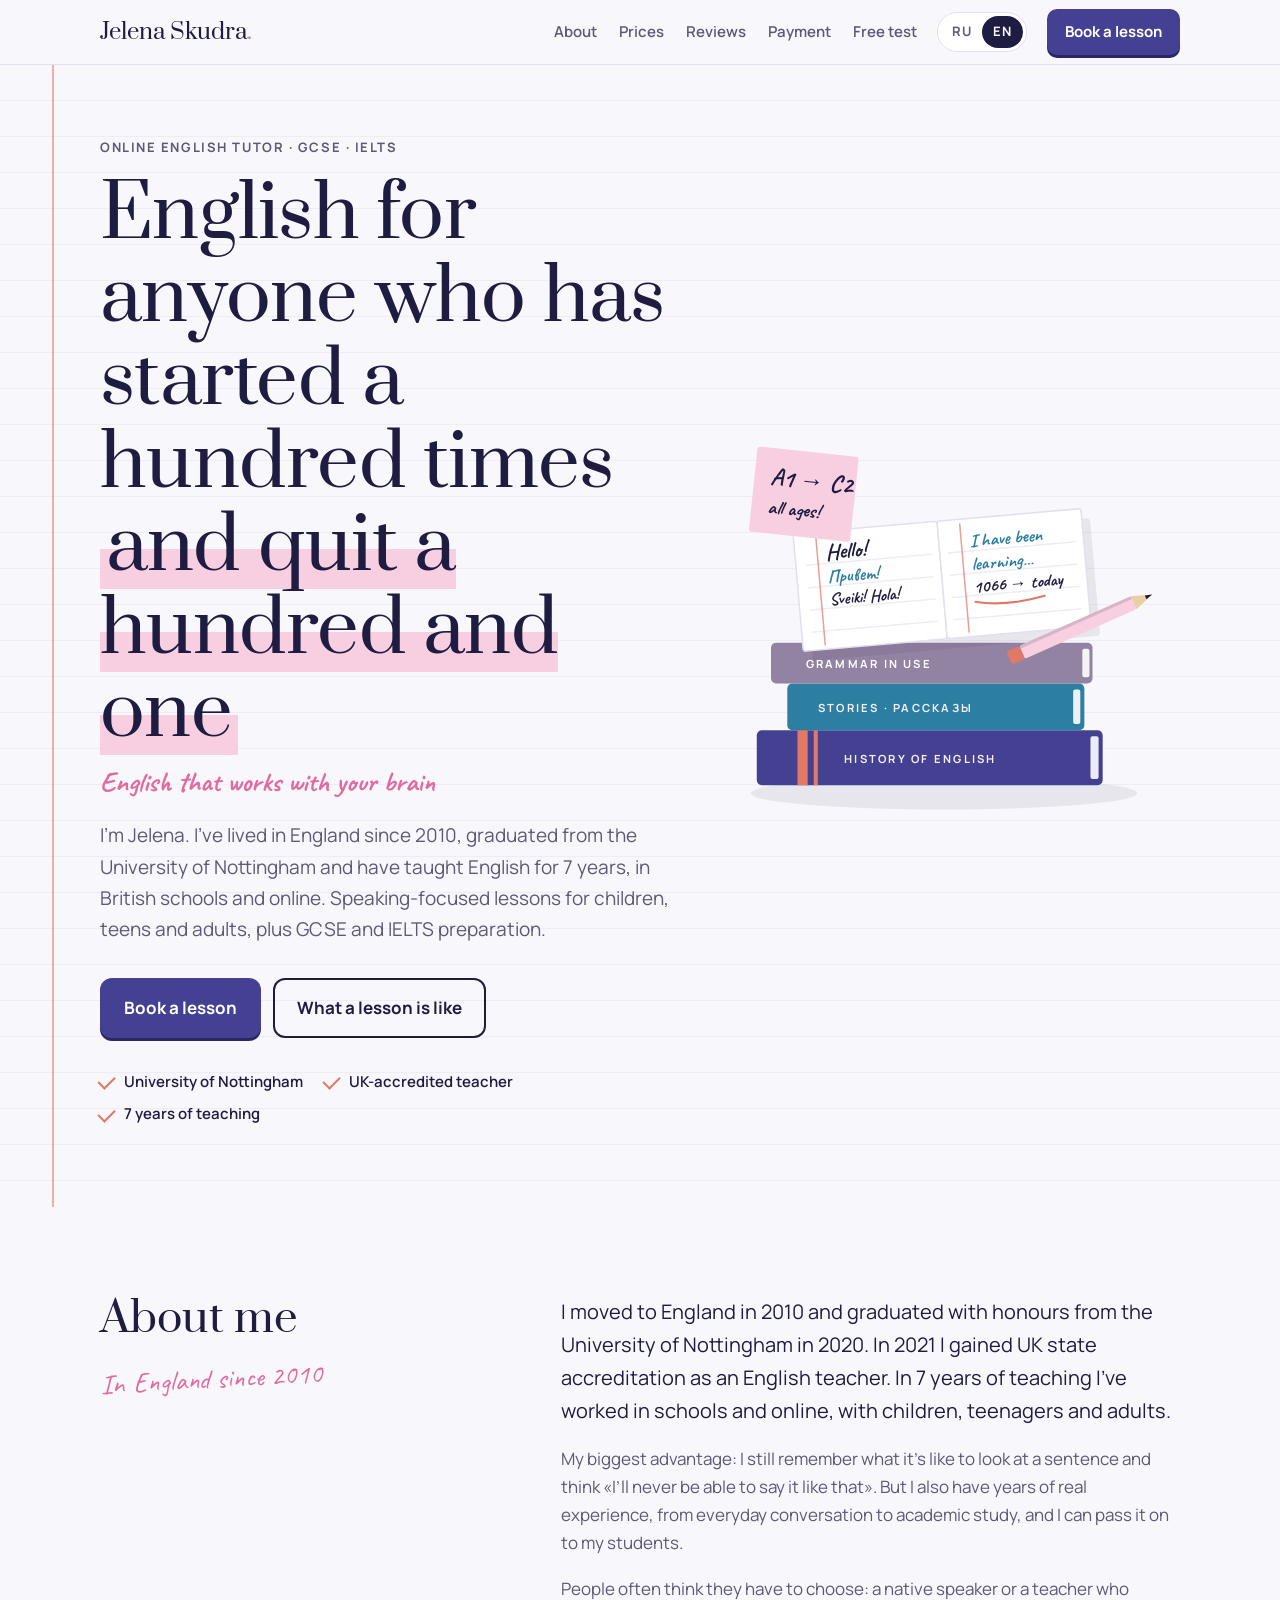
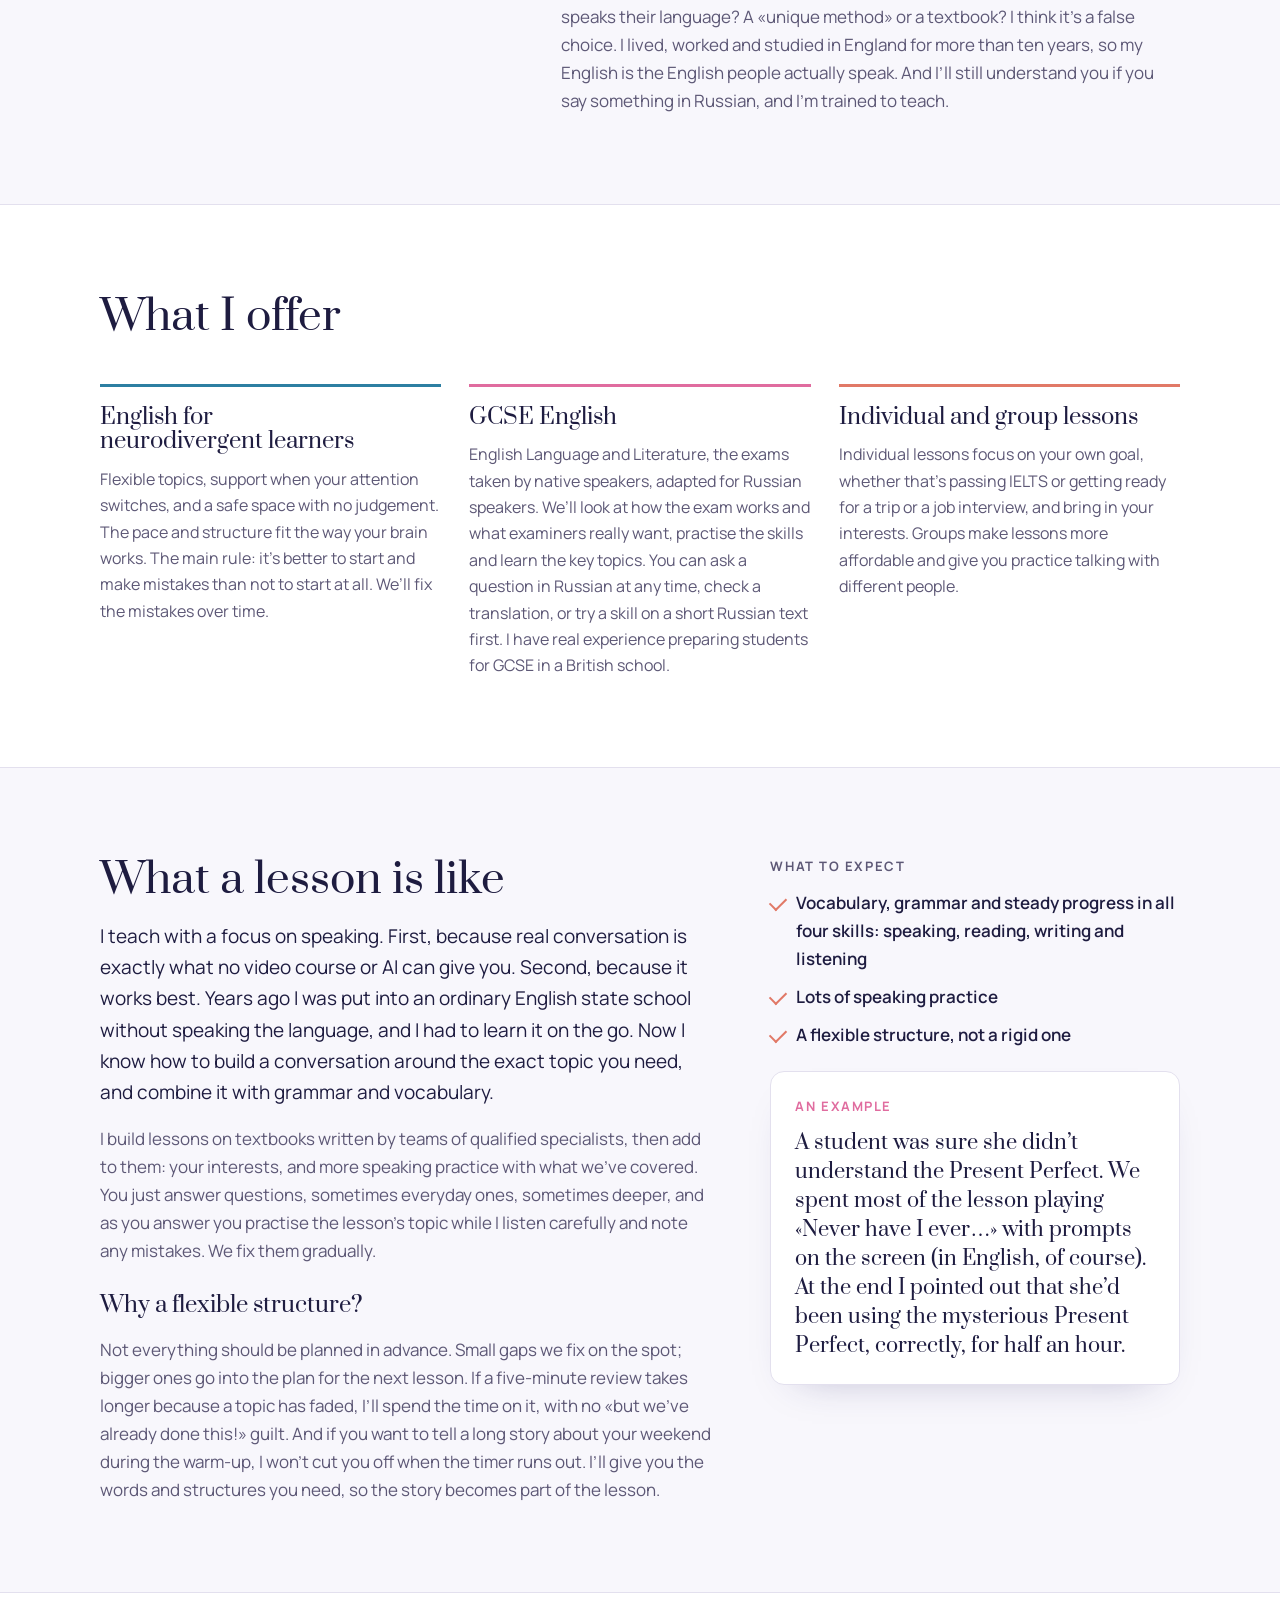
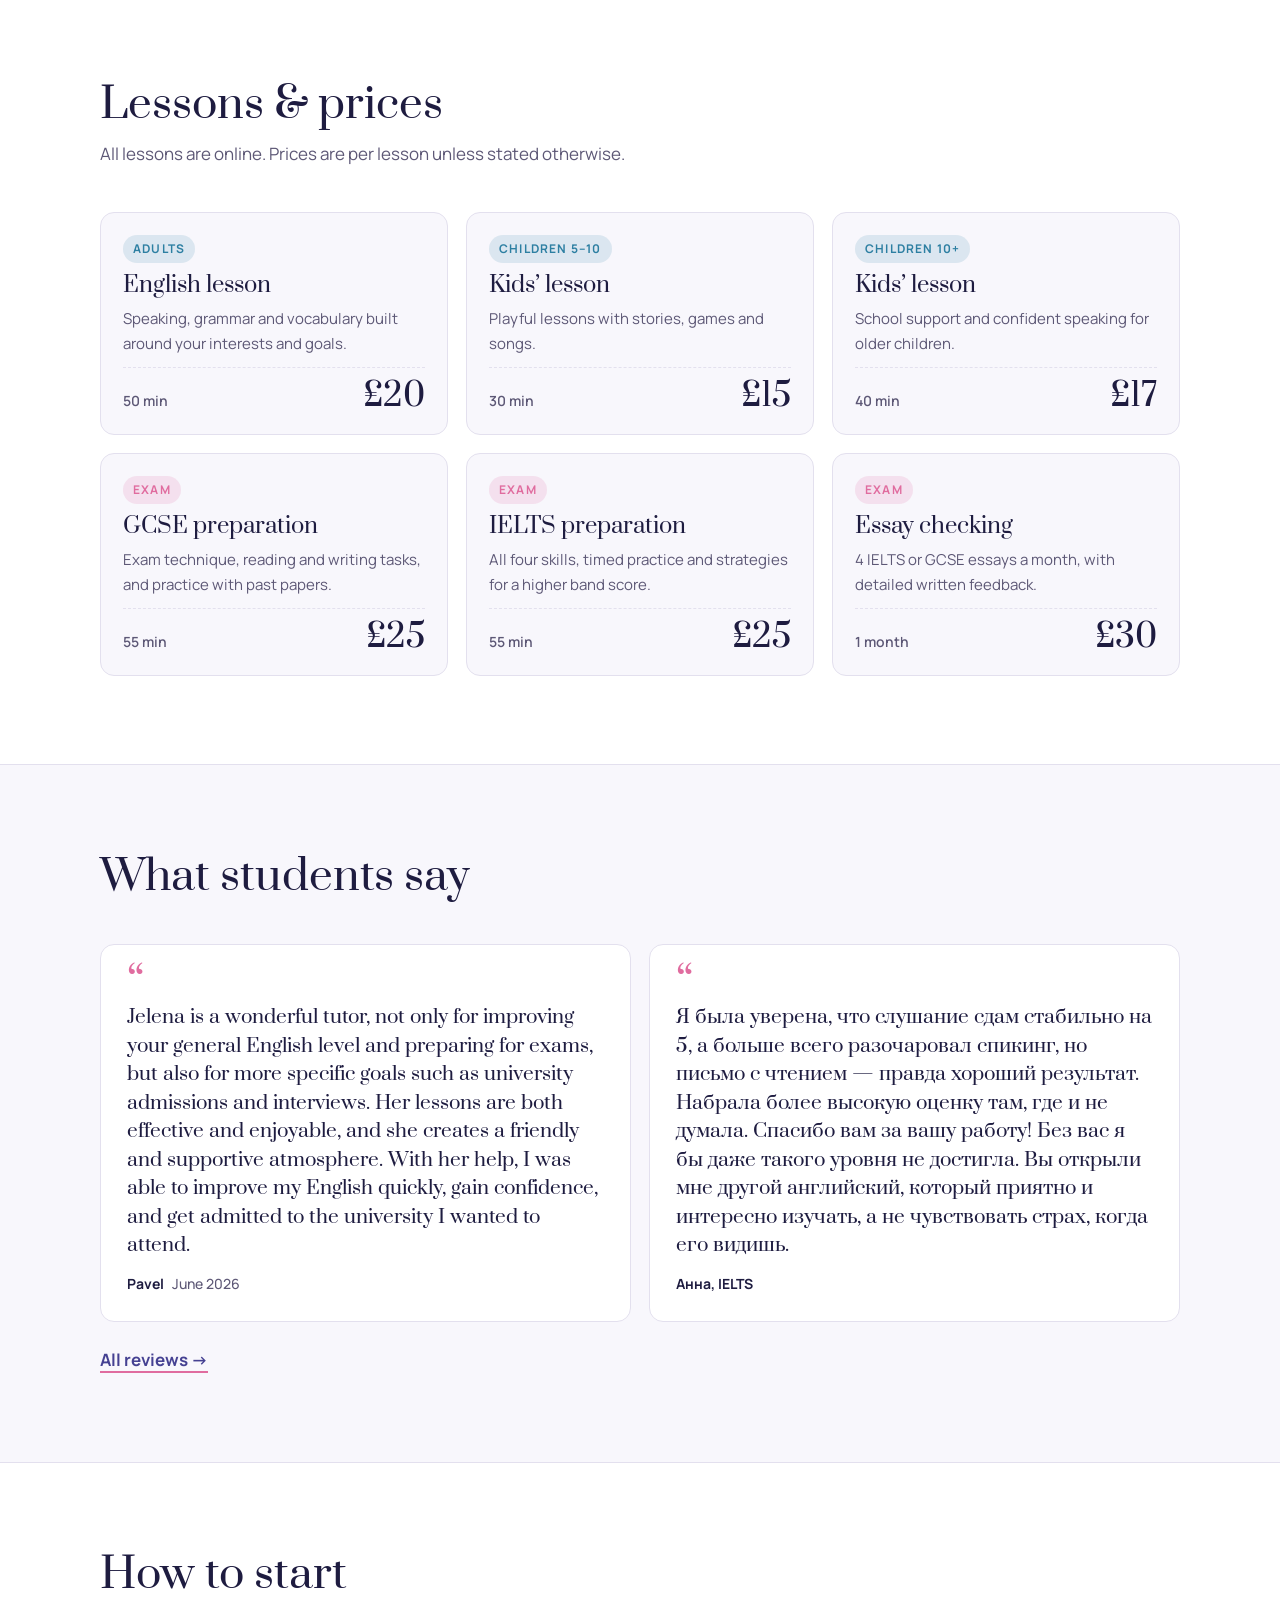
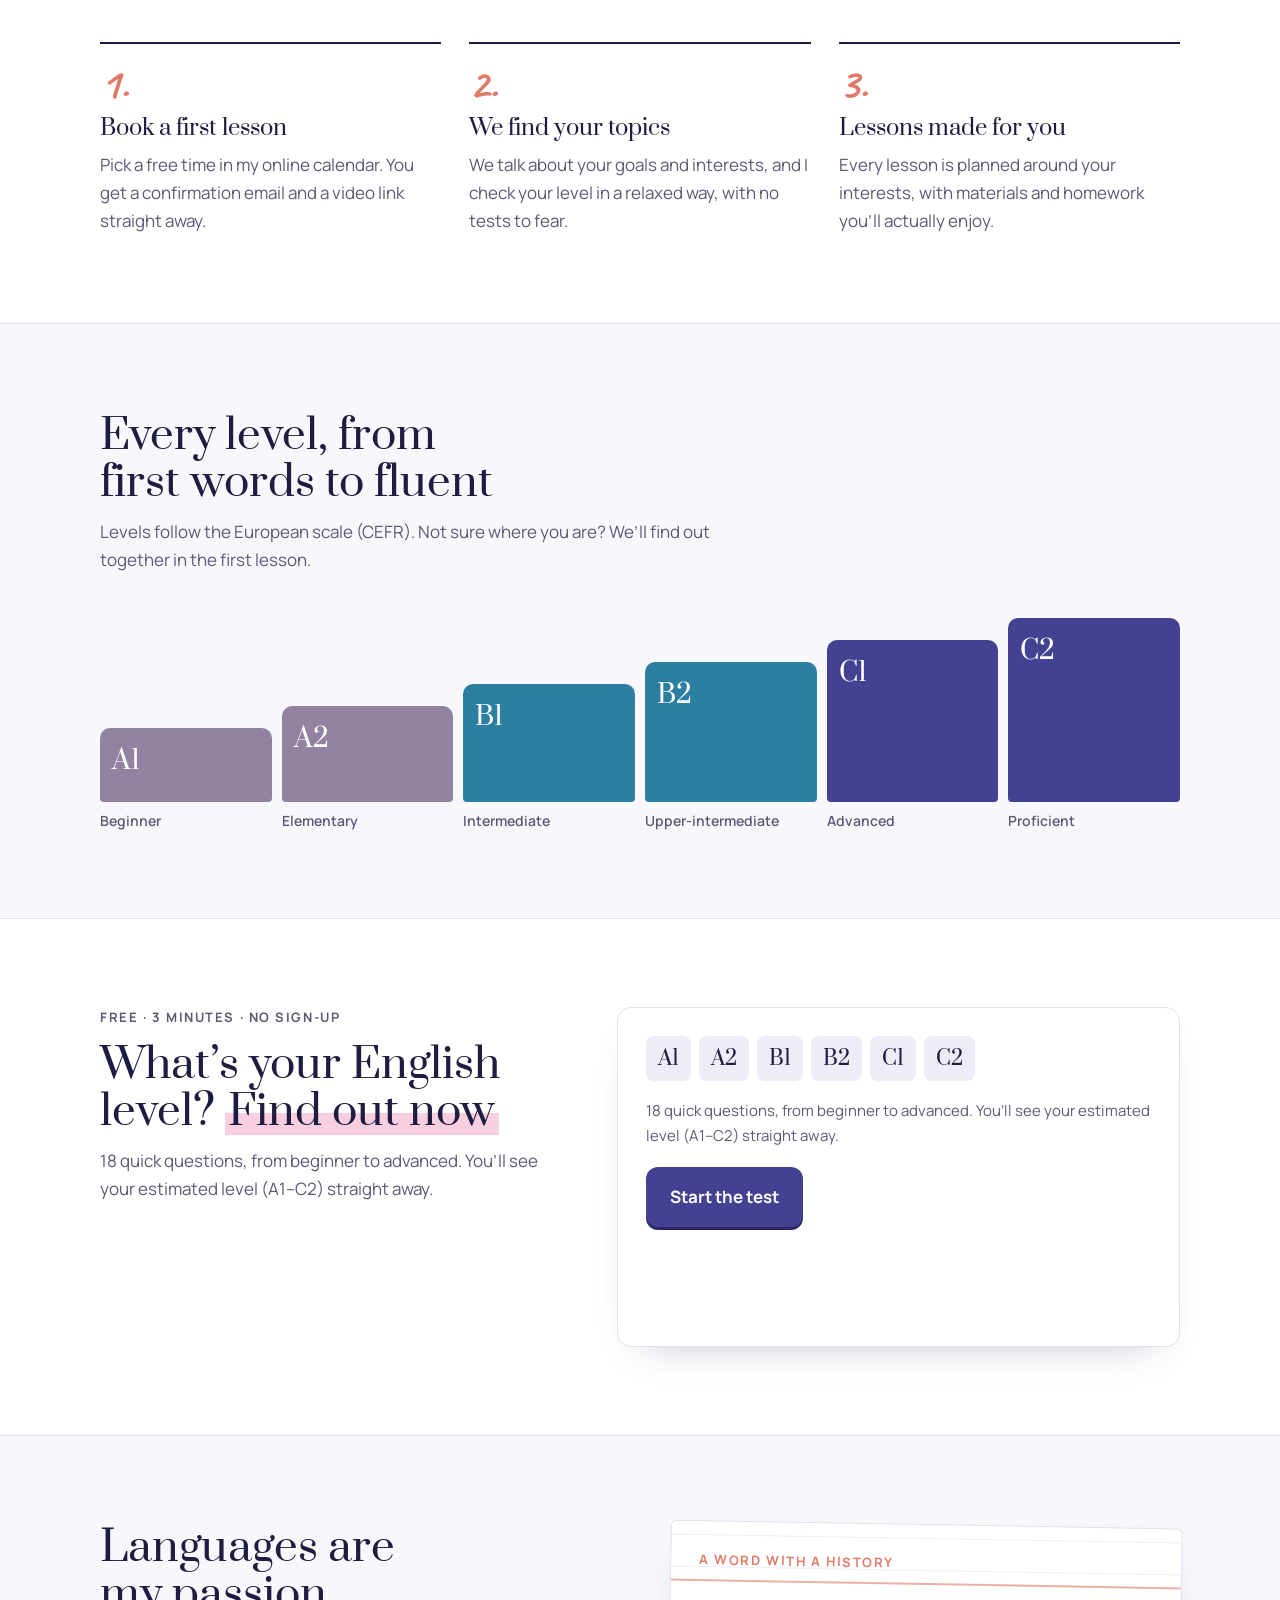
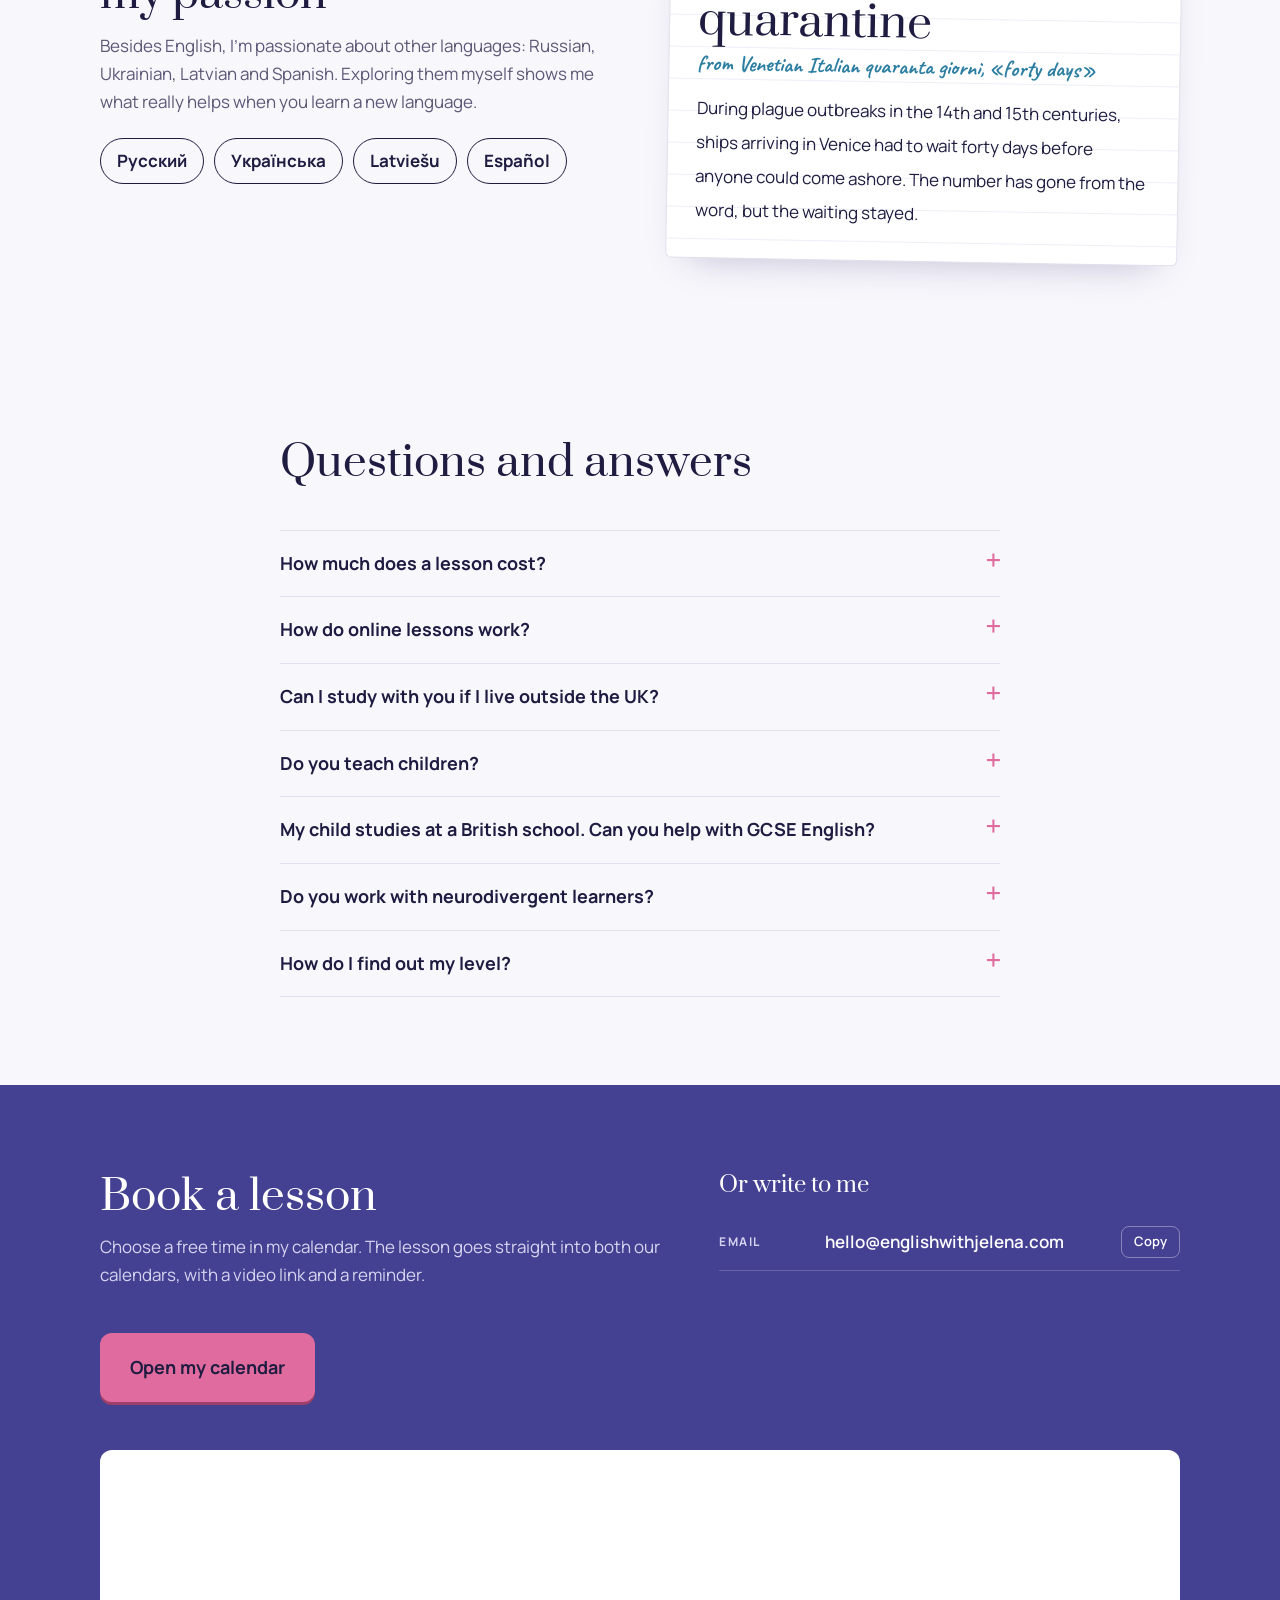
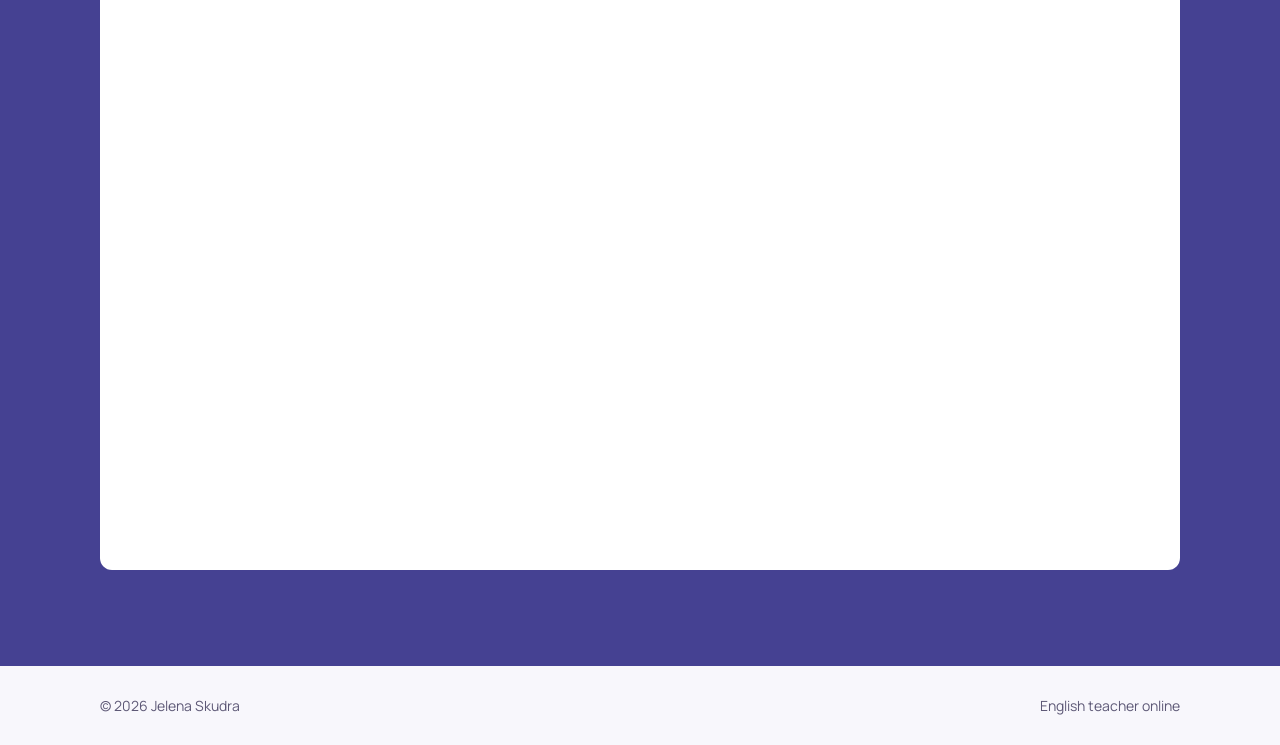
==== commit e2d44b91: "Add files via upload" ====
--- a/index.html
+++ b/index.html
@@ -5,211 +5,22 @@
 <meta name="viewport" content="width=device-width, initial-scale=1, viewport-fit=cover">
 <title>Jelena Skudra · English teacher</title>
 <meta name="description" content="Online English lessons with Jelena Skudra for children, teens and adults, built around your interests.">
-<link rel="icon" href="data:image/svg+xml,%3Csvg xmlns='http://www.w3.org/2000/svg' viewBox='0 0 64 64'%3E%3Crect width='64' height='64' rx='14' fill='%232B1740'/%3E%3Crect x='14' y='38' width='36' height='10' fill='%23D6427F'/%3E%3Ctext x='32' y='44' font-family='Georgia,serif' font-size='34' font-weight='700' fill='%23fff' text-anchor='middle'%3EJ%3C/text%3E%3C/svg%3E">
+<link rel="icon" href="data:image/svg+xml,%3Csvg xmlns='http://www.w3.org/2000/svg' viewBox='0 0 64 64'%3E%3Crect width='64' height='64' rx='14' fill='%23454192'/%3E%3Crect x='14' y='38' width='36' height='10' fill='%23E06C9F'/%3E%3Ctext x='32' y='44' font-family='Georgia,serif' font-size='34' font-weight='700' fill='%23fff' text-anchor='middle'%3EJ%3C/text%3E%3C/svg%3E">
 <link rel="preconnect" href="https://fonts.googleapis.com">
 <link rel="preconnect" href="https://fonts.gstatic.com" crossorigin>
 <link rel="stylesheet" href="https://fonts.googleapis.com/css2?family=Prata&family=Caveat:wght@500;700&family=Manrope:wght@400;500;600;700&display=swap&subset=cyrillic">
-<style>
-:root{
-  --paper:#FBF8FC; --surface:#FFFFFF; --ink:#26142F; --muted:#6B5B77;
-  --rule:#E7DDEE; --ruled:#F1E9F5; --margin:#D6427F; --hl:#FFC7DF; --hl-ink:#26142F;
-  --cta:#C82D6E; --cta-ink:#FFFFFF; --cta-shadow:#8A1E4B;
-  --blue:#CDBCF2; --blue-ink:#26142F; --mid:#7A52C0; --pen:#6B3FA0;
-  --band:#2B1740; --band-ink:#F6EFFA; --band-muted:#C4B2D6;
-  --display:"Prata", Georgia, "Times New Roman", serif;
-  --body:"Manrope", system-ui, -apple-system, "Segoe UI", Roboto, Arial, sans-serif;
-  --hand:"Caveat", "Segoe Print", "Comic Sans MS", cursive;
-  color-scheme: light;
-}
-@media (prefers-color-scheme: dark){
-  :root:not([data-theme="light"]){
-    --paper:#150F1C; --surface:#1F1729; --ink:#F4EDF8; --muted:#B9AAC6;
-    --rule:#3A2D47; --ruled:#261C31; --margin:#F06BA3; --hl:#6E2A5A; --hl-ink:#F4EDF8;
-    --cta:#F27AAE; --cta-ink:#1A0F21; --cta-shadow:#9E3A68;
-    --blue:#9B83D6; --blue-ink:#170E22; --mid:#6E4FB0; --pen:#C6B3F2;
-    --band:#0D0812; --band-ink:#F4EDF8; --band-muted:#B3A3C2;
-    color-scheme: dark;
-  }
-}
-:root[data-theme="dark"]{
-  --paper:#150F1C; --surface:#1F1729; --ink:#F4EDF8; --muted:#B9AAC6;
-    --rule:#3A2D47; --ruled:#261C31; --margin:#F06BA3; --hl:#6E2A5A; --hl-ink:#F4EDF8;
-    --cta:#F27AAE; --cta-ink:#1A0F21; --cta-shadow:#9E3A68;
-    --blue:#9B83D6; --blue-ink:#170E22; --mid:#6E4FB0; --pen:#C6B3F2;
-    --band:#0D0812; --band-ink:#F4EDF8; --band-muted:#B3A3C2;
-    color-scheme: dark;
-}
-*{box-sizing:border-box}
-[hidden]{display:none!important}
-html{scroll-behavior:smooth}
-@media (prefers-reduced-motion: reduce){ html{scroll-behavior:auto} *{animation:none!important;transition:none!important} }
-body{margin:0;background:var(--paper);color:var(--ink);font-family:var(--body);font-size:17px;line-height:1.65;-webkit-font-smoothing:antialiased}
-img,svg{max-width:100%}
-a{color:inherit}
-:focus-visible{outline:3px solid var(--blue);outline-offset:3px;border-radius:4px}
-.wrap{max-width:1120px;margin:0 auto;padding-inline:20px}
-h1,h2,h3{font-family:var(--display);font-weight:400;line-height:1.12;text-wrap:balance;margin:0}
-h2{font-size:clamp(30px,4vw,42px)}
-h3{font-size:22px}
-p{margin:0}
-mark{background:linear-gradient(transparent 52%, var(--hl) 52%, var(--hl) 92%, transparent 92%);color:inherit;padding:0 .08em}
-.eyebrow{font-size:13px;font-weight:700;letter-spacing:.12em;text-transform:uppercase;color:var(--muted)}
-.hand{font-family:var(--hand);font-weight:700}
-
-/* header */
-header{position:sticky;top:env(safe-area-inset-top,0px);z-index:10;background:color-mix(in srgb,var(--paper) 88%,transparent);backdrop-filter:blur(10px);border-bottom:1px solid var(--rule)}
-.bar{display:flex;align-items:center;gap:20px;min-height:64px}
-.logo{font-family:var(--display);font-weight:400;font-size:22px;text-decoration:none;white-space:nowrap}
-.logo span{color:var(--margin)}
-nav.links{display:flex;gap:22px;margin-left:auto;font-weight:600;font-size:15px}
-nav.links a{text-decoration:none;color:var(--muted)}
-nav.links a:hover{color:var(--ink)}
-.lang{display:flex;border:1px solid var(--rule);border-radius:999px;padding:3px;background:var(--surface)}
-.lang button{border:0;background:none;font:inherit;font-size:13px;font-weight:700;letter-spacing:.06em;padding:5px 11px;border-radius:999px;color:var(--muted);cursor:pointer}
-.lang button[aria-pressed="true"]{background:var(--ink);color:var(--paper)}
-.btn{display:inline-flex;align-items:center;justify-content:center;gap:10px;font:inherit;font-weight:700;text-decoration:none;border-radius:12px;padding:14px 22px;cursor:pointer;border:2px solid transparent;transition:transform .15s ease, box-shadow .15s ease}
-.btn-hl{background:var(--cta);color:var(--cta-ink);box-shadow:0 3px 0 var(--cta-shadow)}
-.btn-hl:hover{transform:translateY(-1px);box-shadow:0 4px 0 var(--cta-shadow)}
-.btn-line{border-color:var(--ink);color:var(--ink);background:transparent}
-.btn-sm{padding:9px 16px;font-size:15px;border-radius:10px}
-@media (max-width:860px){ nav.links{display:none} .bar .lang{margin-left:auto} }
-@media (max-width:420px){ .bar .btn-sm{display:none} }
-
-/* hero: exercise-book page */
-.hero{position:relative;overflow:hidden;background:
-  repeating-linear-gradient(to bottom, transparent 0 35px, var(--ruled) 35px 36px);}
-.hero::before{content:"";position:absolute;top:0;bottom:0;left:max(20px, calc(50% - 560px - 28px));width:2px;background:var(--margin);opacity:.55}
-.hero-grid{display:grid;grid-template-columns:1.1fr .9fr;gap:40px;align-items:center;padding-block:72px 80px}
-.hero h1{font-size:clamp(40px,6.2vw,74px);letter-spacing:-.01em;margin-top:16px}
-.hero .lead{font-size:19px;color:var(--muted);max-width:34em;margin-top:22px}
-.cta{display:flex;flex-wrap:wrap;gap:12px;margin-top:32px}
-.facts{display:flex;flex-wrap:wrap;gap:8px 22px;margin:32px 0 0;padding:0;list-style:none;font-weight:600;font-size:15px}
-.facts li{display:flex;align-items:center;gap:8px}
-.facts li::before{content:"";width:14px;height:8px;border-left:2.5px solid var(--margin);border-bottom:2.5px solid var(--margin);transform:rotate(-45deg) translateY(-2px)}
-.art{width:100%;height:auto}
-.art .ink{fill:var(--ink)} .art .band{fill:var(--band)} .art .mid{fill:var(--mid)} .art .blue{fill:var(--blue)} .art .red{fill:var(--margin)} .art .hl{fill:var(--hl)}
-.art .page{fill:var(--surface);stroke:var(--rule);stroke-width:1.5}
-.art .line{stroke:var(--ruled);stroke-width:1.5} .art .mline{stroke:var(--margin);stroke-width:1.5;opacity:.7}
-.art .shadow{fill:var(--ink);opacity:.08}
-.art .spine-text{font-family:var(--body);font-weight:700;font-size:11px;letter-spacing:.2em;fill:#F6EFFA}
-.art .spine-text.dark{fill:var(--blue-ink)}
-.art .write{font-family:var(--hand);font-weight:700;fill:var(--ink)}
-.art .write.blue-ink{fill:var(--pen)}
-.art .paper-edge{fill:var(--surface);opacity:.9}
-.art .note-text{font-family:var(--hand);font-weight:700;fill:var(--ink)}
-@media (max-width:860px){ .hero-grid{grid-template-columns:1fr;padding-block:48px 56px} .art-box{max-width:440px} }
-
-section{padding-block:88px}
-.sec-head{display:flex;flex-direction:column;gap:12px;max-width:40em;margin-bottom:44px}
-.sec-head p{color:var(--muted)}
-
-/* about */
-.about{display:grid;grid-template-columns:.8fr 1.2fr;gap:48px;align-items:start}
-.about .note{font-family:var(--hand);font-size:28px;color:var(--margin);transform:rotate(-3deg);display:inline-block;margin-top:14px}
-.about-text{display:flex;flex-direction:column;gap:18px;max-width:36em}
-.about-text p:first-child{font-size:20px;color:var(--ink)}
-.about-text p{color:var(--muted)}
-@media (max-width:760px){ .about{grid-template-columns:1fr;gap:24px} }
-
-/* steps */
-.steps{display:grid;grid-template-columns:repeat(3,1fr);gap:28px;margin:0;padding:0;list-style:none;counter-reset:s}
-.steps li{counter-increment:s;display:flex;flex-direction:column;gap:10px;padding-top:18px;border-top:2px solid var(--ink)}
-.steps li::before{content:counter(s) ".";font-family:var(--hand);font-weight:700;font-size:44px;line-height:1;color:var(--margin)}
-.steps p,.who p{color:var(--muted)}
-@media (max-width:760px){ .steps{grid-template-columns:1fr} }
-
-.alt{background:var(--surface);border-block:1px solid var(--rule)}
-.who{display:grid;grid-template-columns:repeat(3,1fr);gap:28px}
-.who > div{display:flex;flex-direction:column;gap:10px}
-.who h3{display:flex;align-items:baseline;gap:10px}
-.who .age{font-family:var(--hand);font-size:22px;color:var(--margin);font-weight:700}
-@media (max-width:760px){ .who{grid-template-columns:1fr} }
-
-/* levels staircase */
-.levels{display:grid;grid-template-columns:repeat(6,1fr);gap:10px;align-items:end}
-.lvl{display:flex;flex-direction:column;gap:10px}
-.lvl .step{border-radius:10px 10px 4px 4px;background:var(--blue);display:flex;align-items:flex-start;padding:12px;font-family:var(--display);font-weight:400;font-size:26px;color:var(--blue-ink)}
-.lvl:nth-child(n+3) .step{background:color-mix(in srgb,var(--blue) 55%,var(--ink))}
-.lvl:nth-child(n+3) .step{color:#fff}
-.lvl:nth-child(n+5) .step{background:var(--band);color:#F6EFFA}
-.lvl .name{font-size:14px;font-weight:600;color:var(--muted);line-height:1.3}
-@media (max-width:640px){
-  .levels{grid-template-columns:repeat(3,1fr);row-gap:22px}
-}
-
-/* languages + word */
-.duo{display:grid;grid-template-columns:1fr 1fr;gap:56px;align-items:start}
-.chips{display:flex;flex-wrap:wrap;gap:10px;margin-top:22px;padding:0;list-style:none}
-.chips li{border:1.5px solid var(--ink);border-radius:999px;padding:8px 16px;font-weight:700;display:flex;gap:8px;align-items:baseline}
-.chips small{font-weight:500;color:var(--muted);font-size:13px}
-.lang-text{color:var(--muted);margin-top:14px}
-.card{position:relative;background:var(--surface);border:1px solid var(--rule);border-radius:6px;padding:28px 28px 30px;
-  background-image:repeating-linear-gradient(to bottom, transparent 0 31px, var(--ruled) 31px 32px);background-position:0 62px;
-  box-shadow:0 18px 40px -24px rgba(43,23,64,.35);transform:rotate(1deg)}
-.card::before{content:"";position:absolute;left:0;right:0;top:58px;height:2px;background:var(--margin);opacity:.6}
-.card .eyebrow{color:var(--margin)}
-.card .word{font-family:var(--display);font-weight:400;font-size:clamp(34px,4vw,44px);margin-top:26px;line-height:1.1}
-.card .origin{font-family:var(--hand);font-size:22px;font-weight:700;color:var(--pen);margin-top:4px;line-height:1.3}
-.card .story{margin-top:14px;color:var(--ink);line-height:2em}
-@media (max-width:760px){ .duo{grid-template-columns:1fr;gap:48px} .card{transform:none} }
-
-/* prices */
-.price-list{margin:0;padding:0;list-style:none;max-width:640px}
-.price-list li{display:flex;justify-content:space-between;gap:16px;padding-block:14px;border-bottom:1px dashed var(--rule);font-weight:600}
-.price-list b{font-variant-numeric:tabular-nums}
-
-/* booking band */
-.band{background:var(--band);color:var(--band-ink)}
-.band .sec-head p{color:var(--band-muted)}
-.book-grid{display:grid;grid-template-columns:1.1fr .9fr;gap:56px;align-items:start}
-.book-grid .btn{font-size:18px;padding:18px 28px}
-.soon{margin-top:16px;color:var(--band-muted);max-width:30em}
-.contacts{display:flex;flex-direction:column;gap:0;margin:16px 0 0;padding:0;list-style:none}
-.contacts li{display:flex;align-items:center;gap:14px;padding-block:12px;border-bottom:1px solid color-mix(in srgb,var(--band-ink) 18%,transparent);flex-wrap:wrap}
-.contacts .k{font-size:12px;font-weight:700;letter-spacing:.12em;text-transform:uppercase;color:var(--band-muted);width:92px}
-.contacts a{font-weight:600;text-decoration:none;word-break:break-all}
-.contacts a:hover{text-decoration:underline}
-.copy{margin-left:auto;border:1px solid color-mix(in srgb,var(--band-ink) 35%,transparent);background:none;color:var(--band-ink);font:inherit;font-size:13px;font-weight:600;padding:4px 12px;border-radius:8px;cursor:pointer}
-.band h3{color:var(--band-ink)}
-@media (max-width:760px){ .book-grid{grid-template-columns:1fr;gap:40px} }
-
-/* level test */
-.test-grid{display:grid;grid-template-columns:.9fr 1.1fr;gap:56px;align-items:start}
-.test-grid .sec-head{margin-bottom:0}
-.quiz{background:var(--surface);border:1px solid var(--rule);border-radius:14px;padding:28px;box-shadow:0 18px 40px -28px rgba(43,23,64,.4);display:flex;flex-direction:column;gap:18px;min-height:340px}
-.quiz .progress{height:6px;border-radius:99px;background:var(--ruled);overflow:hidden}
-.quiz .progress i{display:block;height:100%;background:var(--margin);transition:width .25s ease}
-.quiz .count{font-size:13px;font-weight:700;letter-spacing:.12em;text-transform:uppercase;color:var(--muted);font-variant-numeric:tabular-nums}
-.quiz .q{font-family:var(--display);font-size:clamp(22px,2.6vw,28px);font-weight:500;line-height:1.3}
-.quiz .opts{display:grid;grid-template-columns:1fr 1fr;gap:10px}
-.quiz .opt{font:inherit;font-weight:600;text-align:left;padding:13px 16px;border-radius:10px;border:1.5px solid var(--rule);background:var(--paper);color:var(--ink);cursor:pointer}
-.quiz .opt:hover{border-color:var(--ink)}
-.quiz .opt[aria-pressed="true"]{border-color:var(--ink);background:var(--hl);color:var(--hl-ink)}
-.quiz .row{display:flex;flex-wrap:wrap;gap:10px;align-items:center}
-.quiz .btn:disabled{opacity:.45;cursor:default;transform:none}
-.quiz .intro-list{margin:0;padding:0;list-style:none;display:flex;gap:8px;flex-wrap:wrap}
-.quiz .intro-list li{font-family:var(--display);font-weight:400;font-size:20px;padding:6px 12px;border-radius:8px;background:var(--ruled)}
-.quiz .big{font-family:var(--display);font-weight:400;font-size:88px;line-height:1;color:var(--ink)}
-.quiz .big small{font-family:var(--body);font-size:20px;font-weight:600;color:var(--muted);margin-left:12px}
-.quiz .note{color:var(--muted);font-size:15px}
-@media (max-width:760px){ .test-grid{grid-template-columns:1fr;gap:28px} .quiz{padding:20px} }
-@media (max-width:420px){ .quiz .opts{grid-template-columns:1fr} }
-#embed-box{margin-top:48px}
-#booking-frame{width:100%;height:720px;border:0;border-radius:12px;background:#fff}
-
-footer{padding-block:28px;font-size:14px;color:var(--muted)}
-footer .wrap{display:flex;justify-content:space-between;gap:12px;flex-wrap:wrap}
-</style>
+<link rel="stylesheet" href="style.css">
 </head>
-<body>
+<body data-page="home">
 
 <header>
   <div class="wrap bar">
     <a class="logo" href="#top">Jelena Skudra<span>.</span></a>
     <nav class="links" aria-label="Main">
       <a href="#about" data-t="nav.about">About</a>
-      <a href="#lessons" data-t="nav.lessons">Lessons</a>
-      <a href="#levels" data-t="nav.levels">Levels</a>
+      <a href="#prices" class="price-nav" data-t="nav.prices">Prices</a>
+      <a href="reviews.html" data-t="nav.reviews">Reviews</a>
+      <a href="payment.html" data-t="nav.payment">Payment</a>
       <a href="#test" class="test-nav" data-t="test.nav">Free test</a>
     </nav>
     <div class="lang" role="group" aria-label="Language">
@@ -226,10 +37,11 @@
       <div>
         <p class="eyebrow" data-t="hero.eyebrow"></p>
         <h1 data-t="hero.title" data-mark></h1>
+        <p class="tagline" data-t="hero.tagline"></p>
         <p class="lead" data-t="hero.text"></p>
         <div class="cta">
           <a class="btn btn-hl book-link" href="#book" data-t="hero.bookButton"></a>
-          <a class="btn btn-line" href="#lessons" data-t="hero.moreButton"></a>
+          <a class="btn btn-line" href="#lesson" data-t="hero.moreButton"></a>
         </div>
         <ul class="facts" id="facts"></ul>
       </div>
@@ -298,28 +110,64 @@
     </div>
   </section>
 
-  <section id="lessons" class="alt">
+  <section id="offer" class="alt">
+    <div class="wrap">
+      <div class="sec-head"><h2 data-t="offer.title"></h2></div>
+      <div class="offer-grid" id="offer-list"></div>
+    </div>
+  </section>
+
+  <section id="lesson">
+    <div class="wrap lesson-grid">
+      <div class="lesson-main">
+        <h2 data-t="lesson.title"></h2>
+        <div class="lesson-text" id="lesson-text"></div>
+        <h3 data-t="lesson.flexTitle"></h3>
+        <p class="muted-p" data-t="lesson.flex"></p>
+      </div>
+      <aside class="lesson-side">
+        <div class="expect">
+          <p class="eyebrow" data-t="lesson.expectTitle"></p>
+          <ul id="expect-list"></ul>
+        </div>
+        <figure class="example">
+          <p class="eyebrow" data-t="lesson.exampleLabel"></p>
+          <blockquote data-t="lesson.example"></blockquote>
+        </figure>
+      </aside>
+    </div>
+  </section>
+
+  <section id="prices" class="alt" hidden>
+    <div class="wrap">
+      <div class="sec-head"><h2 data-t="prices.title"></h2><p data-t="prices.text"></p></div>
+      <div class="offers" id="price-list"></div>
+    </div>
+  </section>
+
+  <section id="reviews">
+    <div class="wrap">
+      <div class="sec-head"><h2 data-t="reviews.title"></h2></div>
+      <div class="reviews" id="reviews-list" data-limit="featured"></div>
+      <p class="more-link"><a href="reviews.html" data-t="reviewsPage.allLink"></a></p>
+    </div>
+  </section>
+
+  <section id="start" class="alt">
     <div class="wrap">
       <div class="sec-head"><h2 data-t="steps.title"></h2></div>
       <ol class="steps" id="steps"></ol>
     </div>
   </section>
 
-  <section id="who">
-    <div class="wrap">
-      <div class="sec-head"><h2 data-t="audiences.title"></h2></div>
-      <div class="who" id="who-list"></div>
-    </div>
-  </section>
-
-  <section id="levels" class="alt">
+  <section id="levels">
     <div class="wrap">
       <div class="sec-head"><h2 data-t="levels.title"></h2><p data-t="levels.text"></p></div>
       <div class="levels" id="levels-list"></div>
     </div>
   </section>
 
-  <section id="test">
+  <section id="test" class="alt">
     <div class="wrap test-grid">
       <div class="sec-head">
         <p class="eyebrow" data-t="test.eyebrow"></p>
@@ -346,10 +194,10 @@
     </div>
   </section>
 
-  <section id="prices" class="alt" hidden>
-    <div class="wrap">
-      <div class="sec-head"><h2 data-t="prices.title"></h2></div>
-      <ul class="price-list" id="price-list"></ul>
+  <section id="faq">
+    <div class="wrap narrow">
+      <div class="sec-head"><h2 data-t="faq.title"></h2></div>
+      <div class="faq" id="faq-list"></div>
     </div>
   </section>
 
@@ -379,162 +227,6 @@
 </footer>
 
 <script src="content.js"></script>
-<script>
-(function(){
-  var S = window.SITE, set = S.settings;
-  var lang = pickLang();
-
-  function pickLang(){
-    var h = (location.hash||"").replace("#","");
-    if (h === "ru" || h === "en") return h;
-    try { var saved = localStorage.getItem("lang"); if (saved === "ru" || saved === "en") return saved; } catch(e){}
-    var nav = (navigator.language||"en").toLowerCase();
-    return /^(ru|uk|lv|be|kk)/.test(nav) ? "ru" : "en";
-  }
-  function get(obj, path){ return path.split(".").reduce(function(o,k){ return o ? o[k] : undefined; }, obj); }
-  function esc(s){ return String(s).replace(/[&<>"]/g, function(c){ return {"&":"&amp;","<":"&lt;",">":"&gt;",'"':"&quot;"}[c]; }); }
-  function marked(s){ return esc(s).replace(/\*(.+?)\*/g, "<mark>$1</mark>"); }
-  function el(tag, cls, html){ var e = document.createElement(tag); if (cls) e.className = cls; if (html != null) e.innerHTML = html; return e; }
-  function fill(id, items, make){ var box = document.getElementById(id); box.innerHTML = ""; (items||[]).forEach(function(it){ box.appendChild(make(it)); }); }
-
-  function render(){
-    var T = S[lang];
-    document.documentElement.lang = lang;
-    document.title = T.meta.title;
-    var md = document.querySelector('meta[name="description"]'); if (md) md.setAttribute("content", T.meta.description);
-
-    document.querySelectorAll("[data-t]").forEach(function(n){
-      var v = get(T, n.getAttribute("data-t")); if (v == null) return;
-      n.innerHTML = marked(v);
-    });
-    document.querySelectorAll(".lang button").forEach(function(b){ b.setAttribute("aria-pressed", b.dataset.lang === lang ? "true" : "false"); });
-
-    fill("facts", T.hero.facts, function(f){ return el("li", null, esc(f)); });
-    fill("about-text", T.about.paragraphs, function(p){ return el("p", null, marked(p)); });
-    fill("steps", T.steps.items, function(s){ var li = el("li"); li.appendChild(el("h3", null, esc(s.title))); li.appendChild(el("p", null, marked(s.text))); return li; });
-    fill("who-list", T.audiences.items, function(a){ var d = el("div"); d.appendChild(el("h3", null, esc(a.title))); d.appendChild(el("p", null, marked(a.text))); return d; });
-    var n = 0;
-    fill("levels-list", T.levels.items, function(l){ n++; var d = el("div","lvl"); var s = el("div","step", esc(l.code)); s.style.height = (52 + n*22) + "px"; d.appendChild(s); d.appendChild(el("div","name", esc(l.name))); return d; });
-    fill("chips", T.languages.items, function(c){ return el("li", null, esc(c.name) + (c.level ? " <small>" + esc(c.level) + "</small>" : "")); });
-
-    var pr = document.getElementById("prices");
-    pr.hidden = !set.showPrices;
-    fill("price-list", T.prices.items, function(p){ return el("li", null, "<span>" + esc(p.name) + "</span><b>" + esc(p.price) + "</b>"); });
-
-    // booking
-    var has = !!(set.bookingLink && set.bookingLink.trim());
-    var cal = document.getElementById("calendar-btn");
-    cal.hidden = !has; if (has) cal.href = set.bookingLink;
-    document.getElementById("soon").hidden = has;
-    document.querySelectorAll(".book-link").forEach(function(a){
-      if (has) { a.href = set.bookingLink; a.target = "_blank"; a.rel = "noopener"; }
-      else { a.href = "#book"; a.removeAttribute("target"); }
-    });
-
-    // embedded Google calendar (only for calendar.google.com appointment links)
-    var embedOk = has && /calendar\.google\.com\/calendar\/appointments/.test(set.bookingLink);
-    var eb = document.getElementById("embed-box"), fr = document.getElementById("booking-frame");
-    eb.hidden = !embedOk;
-    if (embedOk) {
-      var src = set.bookingLink + (set.bookingLink.indexOf("?") > -1 ? "&" : "?") + "gv=true";
-      if (fr.getAttribute("src") !== src) fr.setAttribute("src", src);
-    }
-
-    // level test
-    var showTest = set.showTest !== false && S.testQuestions && S.testQuestions.length;
-    document.getElementById("test").hidden = !showTest;
-    document.querySelectorAll(".test-nav").forEach(function(a){ a.hidden = !showTest; });
-    if (showTest) drawQuiz();
-
-    // contacts
-    var rows = [];
-    if (set.email) rows.push(["Email", set.email, "mailto:" + set.email]);
-    if (set.whatsapp) rows.push(["WhatsApp", set.whatsapp, "https://wa.me/" + set.whatsapp.replace(/[^0-9]/g,"")]);
-    if (set.telegram) rows.push(["Telegram", "@" + set.telegram.replace("@",""), "https://t.me/" + set.telegram.replace("@","")]);
-    if (set.instagram) rows.push(["Instagram", "@" + set.instagram.replace("@",""), "https://instagram.com/" + set.instagram.replace("@","")]);
-    document.getElementById("contact-box").hidden = rows.length === 0;
-    fill("contacts", rows, function(r){
-      var li = el("li");
-      li.appendChild(el("span","k", r[0]));
-      var a = el("a", null, esc(r[1])); a.href = r[2]; if (r[2].indexOf("http") === 0) { a.target = "_blank"; a.rel = "noopener"; }
-      li.appendChild(a);
-      var b = el("button","copy", esc(T.book.copy)); b.type = "button";
-      b.addEventListener("click", function(){
-        var done = function(){ b.textContent = T.book.copied; setTimeout(function(){ b.textContent = T.book.copy; }, 1600); };
-        try { navigator.clipboard.writeText(r[1]).then(done, function(){ selectText(a); }); } catch(e){ selectText(a); }
-      });
-      li.appendChild(b);
-      return li;
-    });
-    document.getElementById("year").textContent = new Date().getFullYear();
-  }
-  // ---------- level test ----------
-  var quiz = { step: -1, picks: [] };
-  function drawQuiz(){
-    var T = S[lang], L = T.test, Q = S.testQuestions, box = document.getElementById("quiz");
-    box.innerHTML = "";
-    if (quiz.step < 0) {
-      var ul = el("ul","intro-list"); ["A1","A2","B1","B2","C1","C2"].forEach(function(c){ ul.appendChild(el("li",null,c)); });
-      box.appendChild(ul);
-      box.appendChild(el("p","note", esc(L.text)));
-      var st = el("button","btn btn-hl", esc(L.start)); st.type = "button"; st.id = "quiz-start";
-      st.addEventListener("click", function(){ quiz.step = 0; quiz.picks = []; drawQuiz(); });
-      var r = el("div","row"); r.appendChild(st); box.appendChild(r);
-      return;
-    }
-    if (quiz.step < Q.length) {
-      var item = Q[quiz.step];
-      var pr = el("div","progress"); var bar = el("i"); bar.style.width = (quiz.step / Q.length * 100) + "%"; pr.appendChild(bar); box.appendChild(pr);
-      box.appendChild(el("div","count", esc(L.question) + " " + (quiz.step+1) + " " + esc(L.of) + " " + Q.length));
-      box.appendChild(el("p","q", esc(item.q).replace("___", "<span style=\"border-bottom:2px solid var(--margin);display:inline-block;min-width:3em\">&nbsp;</span>")));
-      var opts = el("div","opts");
-      var nx = el("button","btn btn-hl", esc(L.next) + " →"); nx.type = "button"; nx.id = "quiz-next";
-      nx.disabled = quiz.picks[quiz.step] == null;
-      item.options.forEach(function(o, idx){
-        var b = el("button","opt", esc(o)); b.type = "button";
-        b.setAttribute("aria-pressed", quiz.picks[quiz.step] === idx ? "true" : "false");
-        b.addEventListener("click", function(){
-          quiz.picks[quiz.step] = idx;
-          opts.querySelectorAll(".opt").forEach(function(x){ x.setAttribute("aria-pressed","false"); });
-          b.setAttribute("aria-pressed","true"); nx.disabled = false;
-        });
-        opts.appendChild(b);
-      });
-      box.appendChild(opts);
-      nx.addEventListener("click", function(){ quiz.step++; drawQuiz(); });
-      var r2 = el("div","row"); r2.appendChild(nx); box.appendChild(r2);
-      return;
-    }
-    // result
-    var score = 0; Q.forEach(function(item, idx){ if (quiz.picks[idx] === item.answer) score++; });
-    var code = "A1"; (S.testLevels||[]).forEach(function(l){ if (score >= l.min) code = l.code; });
-    var lv = (T.levels.items||[]).filter(function(x){ return x.code === code; })[0];
-    box.appendChild(el("div","count", esc(L.resultLabel)));
-    box.appendChild(el("div","big", esc(code) + "<small>" + esc(lv ? lv.name : "") + "</small>"));
-    box.appendChild(el("p", null, "<b>" + score + " / " + Q.length + "</b> " + esc(L.scoreText)));
-    box.appendChild(el("p","note", esc(L.resultNote)));
-    var row = el("div","row");
-    var bk = el("a","btn btn-hl", esc(L.book));
-    if (set.bookingLink) { bk.href = set.bookingLink; bk.target = "_blank"; bk.rel = "noopener"; } else { bk.href = "#book"; }
-    row.appendChild(bk);
-    var msg = L.messageText + code + " (" + score + "/" + Q.length + ")";
-    var sendHref = set.whatsapp ? "https://wa.me/" + set.whatsapp.replace(/[^0-9]/g,"") + "?text=" + encodeURIComponent(msg)
-                 : set.telegram ? "https://t.me/" + set.telegram.replace("@","")
-                 : set.email ? "mailto:" + set.email + "?subject=" + encodeURIComponent("English test: " + code) + "&body=" + encodeURIComponent(msg) : "";
-    if (sendHref) { var sd = el("a","btn btn-line", esc(L.send)); sd.href = sendHref; if (sendHref.indexOf("http") === 0) { sd.target = "_blank"; sd.rel = "noopener"; } row.appendChild(sd); }
-    box.appendChild(row);
-    var ag = el("button","opt", "↺ " + esc(L.again)); ag.type = "button"; ag.style.alignSelf = "flex-start";
-    ag.addEventListener("click", function(){ quiz.step = 0; quiz.picks = []; drawQuiz(); });
-    box.appendChild(ag);
-  }
-
-  function selectText(node){ var r = document.createRange(); r.selectNodeContents(node); var s = getSelection(); s.removeAllRanges(); s.addRange(r); }
-
-  document.querySelectorAll(".lang button").forEach(function(b){
-    b.addEventListener("click", function(){ lang = b.dataset.lang; try { localStorage.setItem("lang", lang); } catch(e){} render(); });
-  });
-  render();
-})();
-</script>
+<script src="site.js"></script>
 </body>
 </html>
--- a/style.css
+++ b/style.css
@@ -0,0 +1,281 @@
+:root{
+  /* Palette: Ocean Teal #2D7FA2 · Deep Periwinkle #454192 · Soft Lavender #9383A3 · Warm Pink #E06C9F · Coral Orange #E17967 */
+  --paper:#F8F7FC; --surface:#FFFFFF; --ink:#1E1C40; --muted:#5D5876;
+  --rule:#E3E0EE; --ruled:#EEECF6; --margin:#E17967; --hl:#F7CFE1; --hl-ink:#1E1C40;
+  --cta:#454192; --cta-ink:#FFFFFF; --cta-shadow:#2A2766;
+  --blue:#9383A3; --blue-ink:#FFFFFF; --mid:#2D7FA2; --pen:#2D7FA2;
+  --band:#454192; --band-ink:#FFFFFF; --band-muted:#D6D4F0;
+  --pink:#E06C9F; --teal:#2D7FA2;
+  --display:"Prata", Georgia, "Times New Roman", serif;
+  --body:"Manrope", system-ui, -apple-system, "Segoe UI", Roboto, Arial, sans-serif;
+  --hand:"Caveat", "Segoe Print", "Comic Sans MS", cursive;
+  color-scheme: light;
+}
+@media (prefers-color-scheme: dark){
+  :root:not([data-theme="light"]){
+    --paper:#12112A; --surface:#1C1A3A; --ink:#F1EFF8; --muted:#AEA8C4;
+    --rule:#34315C; --ruled:#1D1B3B; --margin:#E17967; --hl:#6B2D58; --hl-ink:#F1EFF8;
+    --cta:#E06C9F; --cta-ink:#12112A; --cta-shadow:#8C3A61;
+    --blue:#9383A3; --blue-ink:#12112A; --mid:#2D7FA2; --pen:#7FC3DE;
+    --band:#0C0B20; --band-ink:#F1EFF8; --band-muted:#ADA7C4;
+    --pink:#E06C9F; --teal:#2D7FA2;
+    color-scheme: dark;
+  }
+}
+:root[data-theme="dark"]{
+  --paper:#12112A; --surface:#1C1A3A; --ink:#F1EFF8; --muted:#AEA8C4;
+    --rule:#34315C; --ruled:#1D1B3B; --margin:#E17967; --hl:#6B2D58; --hl-ink:#F1EFF8;
+    --cta:#E06C9F; --cta-ink:#12112A; --cta-shadow:#8C3A61;
+    --blue:#9383A3; --blue-ink:#12112A; --mid:#2D7FA2; --pen:#7FC3DE;
+    --band:#0C0B20; --band-ink:#F1EFF8; --band-muted:#ADA7C4;
+    --pink:#E06C9F; --teal:#2D7FA2;
+    color-scheme: dark;
+}
+*{box-sizing:border-box}
+[hidden]{display:none!important}
+html{scroll-behavior:smooth}
+@media (prefers-reduced-motion: reduce){ html{scroll-behavior:auto} *{animation:none!important;transition:none!important} }
+body{margin:0;background:var(--paper);color:var(--ink);font-family:var(--body);font-size:17px;line-height:1.65;-webkit-font-smoothing:antialiased}
+img,svg{max-width:100%}
+a{color:inherit}
+:focus-visible{outline:3px solid var(--blue);outline-offset:3px;border-radius:4px}
+.wrap{max-width:1120px;margin:0 auto;padding-inline:20px}
+h1,h2,h3{font-family:var(--display);font-weight:400;line-height:1.12;text-wrap:balance;margin:0}
+h2{font-size:clamp(30px,4vw,42px)}
+h3{font-size:22px}
+p{margin:0}
+mark{background:linear-gradient(transparent 52%, var(--hl) 52%, var(--hl) 92%, transparent 92%);color:inherit;padding:0 .08em}
+.eyebrow{font-size:13px;font-weight:700;letter-spacing:.12em;text-transform:uppercase;color:var(--muted)}
+.hand{font-family:var(--hand);font-weight:700}
+
+/* header */
+header{position:sticky;top:env(safe-area-inset-top,0px);z-index:10;background:color-mix(in srgb,var(--paper) 88%,transparent);backdrop-filter:blur(10px);border-bottom:1px solid var(--rule)}
+.bar{display:flex;align-items:center;gap:20px;min-height:64px}
+.logo{font-family:var(--display);font-weight:400;font-size:22px;text-decoration:none;white-space:nowrap}
+.logo span{color:var(--margin)}
+nav.links{display:flex;gap:22px;margin-left:auto;font-weight:600;font-size:15px}
+nav.links a{text-decoration:none;color:var(--muted)}
+nav.links a:hover{color:var(--ink)}
+.lang{display:flex;border:1px solid var(--rule);border-radius:999px;padding:3px;background:var(--surface)}
+.lang button{border:0;background:none;font:inherit;font-size:13px;font-weight:700;letter-spacing:.06em;padding:5px 11px;border-radius:999px;color:var(--muted);cursor:pointer}
+.lang button[aria-pressed="true"]{background:var(--ink);color:var(--paper)}
+.btn{display:inline-flex;align-items:center;justify-content:center;gap:10px;font:inherit;font-weight:700;text-decoration:none;border-radius:12px;padding:14px 22px;cursor:pointer;border:2px solid transparent;transition:transform .15s ease, box-shadow .15s ease}
+.btn-hl{background:var(--cta);color:var(--cta-ink);box-shadow:0 3px 0 var(--cta-shadow)}
+.btn-hl:hover{transform:translateY(-1px);box-shadow:0 4px 0 var(--cta-shadow)}
+.btn-line{border-color:var(--ink);color:var(--ink);background:transparent}
+.btn-sm{padding:9px 16px;font-size:15px;border-radius:10px}
+@media (max-width:1000px){ .bar{flex-wrap:wrap;row-gap:0} nav.links{order:5;width:100%;margin-left:0;gap:20px;overflow-x:auto;white-space:nowrap;padding-bottom:12px;font-size:14px;scrollbar-width:none} .bar .lang{margin-left:auto} }
+@media (max-width:420px){ .bar .btn-sm{display:none} }
+
+/* hero: exercise-book page */
+.hero{position:relative;overflow:hidden;background:
+  repeating-linear-gradient(to bottom, transparent 0 35px, var(--ruled) 35px 36px);}
+.hero::before{content:"";position:absolute;top:0;bottom:0;left:max(20px, calc(50% - 560px - 28px));width:2px;background:var(--margin);opacity:.55}
+.hero-grid{display:grid;grid-template-columns:1.1fr .9fr;gap:40px;align-items:center;padding-block:72px 80px}
+.hero h1{font-size:clamp(40px,6.2vw,74px);letter-spacing:-.01em;margin-top:16px}
+.hero .lead{font-size:19px;color:var(--muted);max-width:34em;margin-top:22px}
+.cta{display:flex;flex-wrap:wrap;gap:12px;margin-top:32px}
+.facts{display:flex;flex-wrap:wrap;gap:8px 22px;margin:32px 0 0;padding:0;list-style:none;font-weight:600;font-size:15px}
+.facts li{display:flex;align-items:center;gap:8px}
+.facts li::before{content:"";width:14px;height:8px;border-left:2.5px solid var(--margin);border-bottom:2.5px solid var(--margin);transform:rotate(-45deg) translateY(-2px)}
+.art{width:100%;height:auto}
+.art .ink{fill:var(--ink)} .art .band{fill:#454192} .art .mid{fill:#2D7FA2} .art .blue{fill:#9383A3} .art .red{fill:var(--margin)} .art .hl{fill:var(--hl)}
+.art .page{fill:var(--surface);stroke:var(--rule);stroke-width:1.5}
+.art .line{stroke:var(--ruled);stroke-width:1.5} .art .mline{stroke:var(--margin);stroke-width:1.5;opacity:.7}
+.art .shadow{fill:var(--ink);opacity:.08}
+.art .spine-text{font-family:var(--body);font-weight:700;font-size:11px;letter-spacing:.2em;fill:#F6EFFA}
+.art .spine-text.dark{fill:#FFFFFF}
+.art .write{font-family:var(--hand);font-weight:700;fill:var(--ink)}
+.art .write.blue-ink{fill:var(--pen)}
+.art .paper-edge{fill:var(--surface);opacity:.9}
+.art .note-text{font-family:var(--hand);font-weight:700;fill:var(--ink)}
+@media (max-width:860px){ .hero-grid{grid-template-columns:1fr;padding-block:48px 56px} .art-box{max-width:440px} }
+
+section{padding-block:88px}
+.sec-head{display:flex;flex-direction:column;gap:12px;max-width:40em;margin-bottom:44px}
+.sec-head p{color:var(--muted)}
+
+/* about */
+.about{display:grid;grid-template-columns:.8fr 1.2fr;gap:48px;align-items:start}
+.about .note{font-family:var(--hand);font-size:28px;color:var(--pink);transform:rotate(-3deg);display:inline-block;margin-top:14px}
+.about-text{display:flex;flex-direction:column;gap:18px;max-width:36em}
+.about-text p:first-child{font-size:20px;color:var(--ink)}
+.about-text p{color:var(--muted)}
+@media (max-width:760px){ .about{grid-template-columns:1fr;gap:24px} }
+
+/* steps */
+.steps{display:grid;grid-template-columns:repeat(3,1fr);gap:28px;margin:0;padding:0;list-style:none;counter-reset:s}
+.steps li{counter-increment:s;display:flex;flex-direction:column;gap:10px;padding-top:18px;border-top:2px solid var(--ink)}
+.steps li::before{content:counter(s) ".";font-family:var(--hand);font-weight:700;font-size:44px;line-height:1;color:var(--margin)}
+.steps p,.who p{color:var(--muted)}
+@media (max-width:760px){ .steps{grid-template-columns:1fr} }
+
+.alt{background:var(--surface);border-block:1px solid var(--rule)}
+.who{display:grid;grid-template-columns:repeat(3,1fr);gap:28px}
+.who > div{display:flex;flex-direction:column;gap:10px}
+.who h3{display:flex;align-items:baseline;gap:10px}
+.who .age{font-family:var(--hand);font-size:22px;color:var(--margin);font-weight:700}
+@media (max-width:760px){ .who{grid-template-columns:1fr} }
+
+/* levels staircase */
+.levels{display:grid;grid-template-columns:repeat(6,1fr);gap:10px;align-items:end}
+.lvl{display:flex;flex-direction:column;gap:10px}
+.lvl .step{border-radius:10px 10px 4px 4px;background:var(--blue);display:flex;align-items:flex-start;padding:12px;font-family:var(--display);font-weight:400;font-size:26px;color:var(--blue-ink)}
+.lvl:nth-child(n+3) .step{background:#2D7FA2;color:#fff}
+.lvl:nth-child(n+5) .step{background:#454192;color:#fff}
+.lvl .name{font-size:14px;font-weight:600;color:var(--muted);line-height:1.3}
+@media (max-width:640px){
+  .levels{grid-template-columns:repeat(3,1fr);row-gap:22px}
+}
+
+/* languages + word */
+.duo{display:grid;grid-template-columns:1fr 1fr;gap:56px;align-items:start}
+.chips{display:flex;flex-wrap:wrap;gap:10px;margin-top:22px;padding:0;list-style:none}
+.chips li{border:1.5px solid var(--ink);border-radius:999px;padding:8px 16px;font-weight:700;display:flex;gap:8px;align-items:baseline}
+.chips small{font-weight:500;color:var(--muted);font-size:13px}
+.lang-text{color:var(--muted);margin-top:14px}
+.card{position:relative;background:var(--surface);border:1px solid var(--rule);border-radius:6px;padding:28px 28px 30px;
+  background-image:repeating-linear-gradient(to bottom, transparent 0 31px, var(--ruled) 31px 32px);background-position:0 62px;
+  box-shadow:0 18px 40px -24px rgba(40,36,100,.35);transform:rotate(1deg)}
+.card::before{content:"";position:absolute;left:0;right:0;top:58px;height:2px;background:var(--margin);opacity:.6}
+.card .eyebrow{color:var(--margin)}
+.card .word{font-family:var(--display);font-weight:400;font-size:clamp(34px,4vw,44px);margin-top:26px;line-height:1.1}
+.card .origin{font-family:var(--hand);font-size:22px;font-weight:700;color:var(--pen);margin-top:4px;line-height:1.3}
+.card .story{margin-top:14px;color:var(--ink);line-height:2em}
+@media (max-width:760px){ .duo{grid-template-columns:1fr;gap:48px} .card{transform:none} }
+
+/* prices */
+.offers{display:grid;grid-template-columns:repeat(3,1fr);gap:18px}
+.offer{display:flex;flex-direction:column;gap:10px;background:var(--paper);border:1px solid var(--rule);border-radius:14px;padding:22px}
+.offer .tag{align-self:flex-start;font-size:12px;font-weight:700;letter-spacing:.1em;text-transform:uppercase;padding:4px 10px;border-radius:99px;background:color-mix(in srgb,var(--teal) 14%,transparent);color:var(--pen)}
+.offer.exam .tag{background:color-mix(in srgb,var(--pink) 16%,transparent);color:var(--pink)}
+.offer h3{font-size:22px}
+.offer p{color:var(--muted);font-size:15px;flex:1}
+.offer .foot{display:flex;align-items:baseline;justify-content:space-between;gap:12px;border-top:1px dashed var(--rule);padding-top:12px}
+.offer .len{font-size:14px;font-weight:600;color:var(--muted)}
+.offer .price{font-family:var(--display);font-size:32px;line-height:1;font-variant-numeric:tabular-nums}
+@media (max-width:900px){ .offers{grid-template-columns:1fr 1fr} }
+@media (max-width:560px){ .offers{grid-template-columns:1fr} }
+
+/* booking band */
+.band{background:var(--band);color:var(--band-ink)}
+.band .sec-head p{color:var(--band-muted)}
+.book-grid{display:grid;grid-template-columns:1.1fr .9fr;gap:56px;align-items:start}
+.book-grid .btn{font-size:18px;padding:18px 28px}
+.soon{margin-top:16px;color:var(--band-muted);max-width:30em}
+.contacts{display:flex;flex-direction:column;gap:0;margin:16px 0 0;padding:0;list-style:none}
+.contacts li{display:flex;align-items:center;gap:14px;padding-block:12px;border-bottom:1px solid color-mix(in srgb,var(--band-ink) 18%,transparent);flex-wrap:wrap}
+.contacts .k{font-size:12px;font-weight:700;letter-spacing:.12em;text-transform:uppercase;color:var(--band-muted);width:92px}
+.contacts a{font-weight:600;text-decoration:none;word-break:break-all}
+.contacts a:hover{text-decoration:underline}
+.copy{margin-left:auto;border:1px solid color-mix(in srgb,var(--band-ink) 35%,transparent);background:none;color:var(--band-ink);font:inherit;font-size:13px;font-weight:600;padding:4px 12px;border-radius:8px;cursor:pointer}
+.band h3{color:var(--band-ink)}
+.band .btn-hl{background:var(--pink);color:#1E1C40;box-shadow:0 3px 0 #9E3F69}
+@media (max-width:760px){ .book-grid{grid-template-columns:1fr;gap:40px} }
+
+/* offer */
+.offer-grid{display:grid;grid-template-columns:repeat(3,1fr);gap:28px}
+.offer-grid > div{display:flex;flex-direction:column;gap:12px;padding-top:18px;border-top:3px solid var(--teal)}
+.offer-grid > div:nth-child(2){border-top-color:var(--pink)}
+.offer-grid > div:nth-child(3){border-top-color:var(--margin)}
+.offer-grid p{color:var(--muted);font-size:16px}
+@media (max-width:860px){ .offer-grid{grid-template-columns:1fr} }
+/* lesson */
+.lesson-grid{display:grid;grid-template-columns:1.2fr .8fr;gap:56px;align-items:start}
+.lesson-main{display:flex;flex-direction:column;gap:18px;max-width:38em}
+.lesson-text{display:flex;flex-direction:column;gap:16px}
+.lesson-text p:first-child{font-size:19px}
+.lesson-text p + p,.muted-p{color:var(--muted)}
+.lesson-main h3{margin-top:10px}
+.lesson-side{display:flex;flex-direction:column;gap:22px}
+.expect ul{margin:12px 0 0;padding:0;list-style:none;display:flex;flex-direction:column;gap:10px}
+.expect li{display:flex;gap:10px;font-weight:600}
+.expect li::before{content:"";flex:none;width:14px;height:8px;margin-top:8px;border-left:2.5px solid var(--margin);border-bottom:2.5px solid var(--margin);transform:rotate(-45deg)}
+.example{margin:0;background:var(--surface);border:1px solid var(--rule);border-radius:14px;padding:24px;box-shadow:0 18px 40px -28px rgba(40,36,100,.35)}
+.example .eyebrow{color:var(--pink)}
+.example blockquote{margin:10px 0 0;font-family:var(--display);font-size:20px;line-height:1.45}
+@media (max-width:860px){ .lesson-grid{grid-template-columns:1fr;gap:32px} }
+/* reviews */
+.reviews{display:grid;grid-template-columns:repeat(4,1fr);gap:18px}
+.review{margin:0;display:flex;flex-direction:column;gap:12px;background:var(--surface);border:1px solid var(--rule);border-radius:14px;padding:20px}
+.review.featured{grid-column:span 2;padding:26px}
+.review blockquote{margin:0;flex:1}
+.review.featured blockquote{font-family:var(--display);font-size:19px;line-height:1.5}
+.review blockquote::before{content:"“";display:block;font-family:var(--display);font-size:44px;line-height:.6;color:var(--pink);margin-bottom:6px}
+.review figcaption{font-size:14px;font-weight:700}
+.review figcaption span{font-weight:500;color:var(--muted);margin-left:8px}
+@media (max-width:900px){ .reviews{grid-template-columns:1fr 1fr} }
+@media (max-width:560px){ .reviews{grid-template-columns:1fr} .review.featured{grid-column:auto} }
+
+/* level test */
+.test-grid{display:grid;grid-template-columns:.9fr 1.1fr;gap:56px;align-items:start}
+.test-grid .sec-head{margin-bottom:0}
+.quiz{background:var(--surface);border:1px solid var(--rule);border-radius:14px;padding:28px;box-shadow:0 18px 40px -28px rgba(40,36,100,.4);display:flex;flex-direction:column;gap:18px;min-height:340px}
+.quiz .progress{height:6px;border-radius:99px;background:var(--ruled);overflow:hidden}
+.quiz .progress i{display:block;height:100%;background:var(--margin);transition:width .25s ease}
+.quiz .count{font-size:13px;font-weight:700;letter-spacing:.12em;text-transform:uppercase;color:var(--muted);font-variant-numeric:tabular-nums}
+.quiz .q{font-family:var(--display);font-size:clamp(22px,2.6vw,28px);font-weight:500;line-height:1.3}
+.quiz .opts{display:grid;grid-template-columns:1fr 1fr;gap:10px}
+.quiz .opt{font:inherit;font-weight:600;text-align:left;padding:13px 16px;border-radius:10px;border:1.5px solid var(--rule);background:var(--paper);color:var(--ink);cursor:pointer}
+.quiz .opt:hover{border-color:var(--ink)}
+.quiz .opt[aria-pressed="true"]{border-color:var(--ink);background:var(--hl);color:var(--hl-ink)}
+.quiz .row{display:flex;flex-wrap:wrap;gap:10px;align-items:center}
+.quiz .btn:disabled{opacity:.45;cursor:default;transform:none}
+.quiz .intro-list{margin:0;padding:0;list-style:none;display:flex;gap:8px;flex-wrap:wrap}
+.quiz .intro-list li{font-family:var(--display);font-weight:400;font-size:20px;padding:6px 12px;border-radius:8px;background:var(--ruled)}
+.quiz .big{font-family:var(--display);font-weight:400;font-size:88px;line-height:1;color:var(--ink)}
+.quiz .big small{font-family:var(--body);font-size:20px;font-weight:600;color:var(--muted);margin-left:12px}
+.quiz .note{color:var(--muted);font-size:15px}
+@media (max-width:760px){ .test-grid{grid-template-columns:1fr;gap:28px} .quiz{padding:20px} }
+@media (max-width:420px){ .quiz .opts{grid-template-columns:1fr} }
+#embed-box{margin-top:48px}
+#booking-frame{width:100%;height:720px;border:0;border-radius:12px;background:#fff}
+
+footer{padding-block:28px;font-size:14px;color:var(--muted)}
+footer .wrap{display:flex;justify-content:space-between;gap:12px;flex-wrap:wrap}
+
+/* sub pages */
+.more-link{margin-top:24px;font-weight:700}
+.more-link a{color:var(--cta);text-decoration:none;border-bottom:2px solid var(--pink)}
+.page-head{padding-block:64px 24px;background:repeating-linear-gradient(to bottom, transparent 0 35px, var(--ruled) 35px 36px)}
+.page-head h1{font-size:clamp(38px,5vw,60px)}
+.page-head .lead{font-size:19px;color:var(--muted);max-width:36em;margin-top:14px}
+.page-body{padding-block:40px 88px}
+.narrow{max-width:760px}
+#feedback-frame{width:100%;height:900px;border:0;border-radius:12px;background:#fff}
+#feedback-soon a{font-weight:700;color:var(--cta)}
+.h-sm{font-size:28px;margin-bottom:18px}
+.pay-grid{display:grid;grid-template-columns:1.3fr .9fr;gap:48px;align-items:start}
+.pay-list{margin:0;padding:0;list-style:none;border-top:1px solid var(--rule)}
+.pay-list li{display:flex;align-items:center;gap:16px;padding-block:16px;border-bottom:1px solid var(--rule)}
+.pay-info{display:flex;flex-direction:column;flex:1;min-width:0}
+.pay-info span{font-size:14px;color:var(--muted)}
+.pay-price{font-family:var(--display);font-size:26px;font-variant-numeric:tabular-nums}
+.note-box{margin-top:18px;padding:14px 16px;border-radius:10px;background:var(--hl);color:var(--hl-ink);font-weight:600;font-size:15px}
+.pay-side{display:flex;flex-direction:column;gap:28px}
+.bank-card{background:var(--surface);border:1px solid var(--rule);border-radius:14px;padding:24px}
+.bank-card .h-sm{font-size:22px}
+.bank-rows{margin:0;padding:0;list-style:none}
+.bank-rows li{display:flex;flex-wrap:wrap;align-items:center;gap:4px 12px;padding-block:10px;border-bottom:1px dashed var(--rule)}
+.bank-rows .k{width:100%;font-size:12px;font-weight:700;letter-spacing:.1em;text-transform:uppercase;color:var(--muted)}
+.bank-rows .v{font-weight:600;font-variant-numeric:tabular-nums;word-break:break-all}
+.bank-rows .copy{margin-left:auto;color:var(--ink);border-color:var(--rule)}
+.notes{margin:12px 0 0;padding:0;list-style:none;display:flex;flex-direction:column;gap:10px}
+.notes li{padding-left:18px;position:relative;color:var(--muted);font-size:15px}
+.notes li::before{content:"";position:absolute;left:0;top:.6em;width:7px;height:7px;border-radius:50%;background:var(--pink)}
+.after-pay{display:flex;flex-wrap:wrap;align-items:center;justify-content:space-between;gap:20px}
+.after-pay p{color:var(--muted)}
+@media (max-width:860px){ .pay-grid{grid-template-columns:1fr} }
+@media (max-width:480px){ .pay-list li{flex-wrap:wrap} .pay-list .btn{width:100%} }
+
+.hero .tagline{font-family:var(--hand);font-size:28px;font-weight:700;color:var(--pink);margin-top:10px;line-height:1.2}
+.faq{display:flex;flex-direction:column;border-top:1px solid var(--rule)}
+.faq details{border-bottom:1px solid var(--rule)}
+.faq summary{cursor:pointer;list-style:none;display:flex;justify-content:space-between;gap:16px;padding-block:18px;font-weight:700;font-size:18px}
+.faq summary::-webkit-details-marker{display:none}
+.faq summary::after{content:"+";font-family:var(--display);font-size:26px;line-height:1;color:var(--pink);flex:none}
+.faq details[open] summary::after{content:"–"}
+.faq details p{padding-bottom:18px;color:var(--muted);max-width:40em}
+.lang a,.lang span{font-size:13px;font-weight:700;letter-spacing:.06em;padding:5px 11px;border-radius:999px;color:var(--muted);text-decoration:none}
+.lang span[aria-current]{background:var(--ink);color:var(--paper)}
+.lang a:hover{color:var(--ink)}
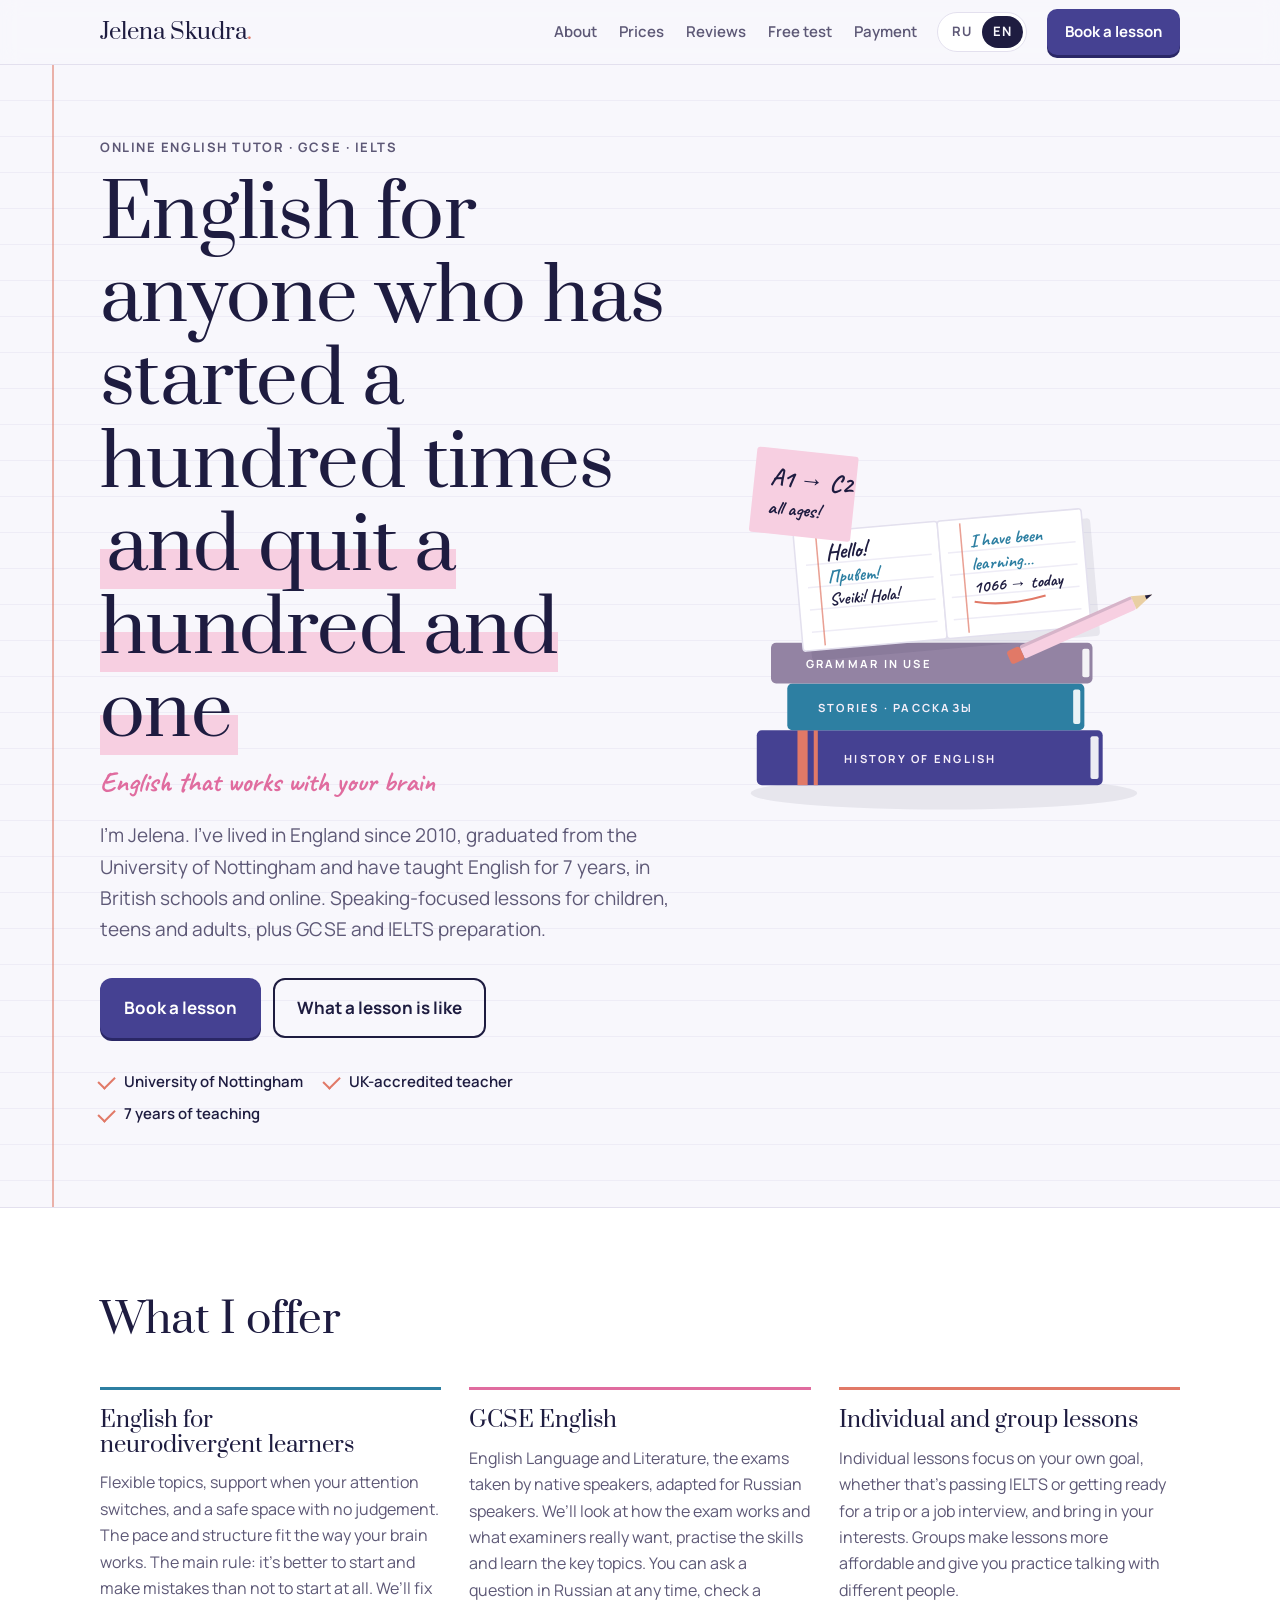
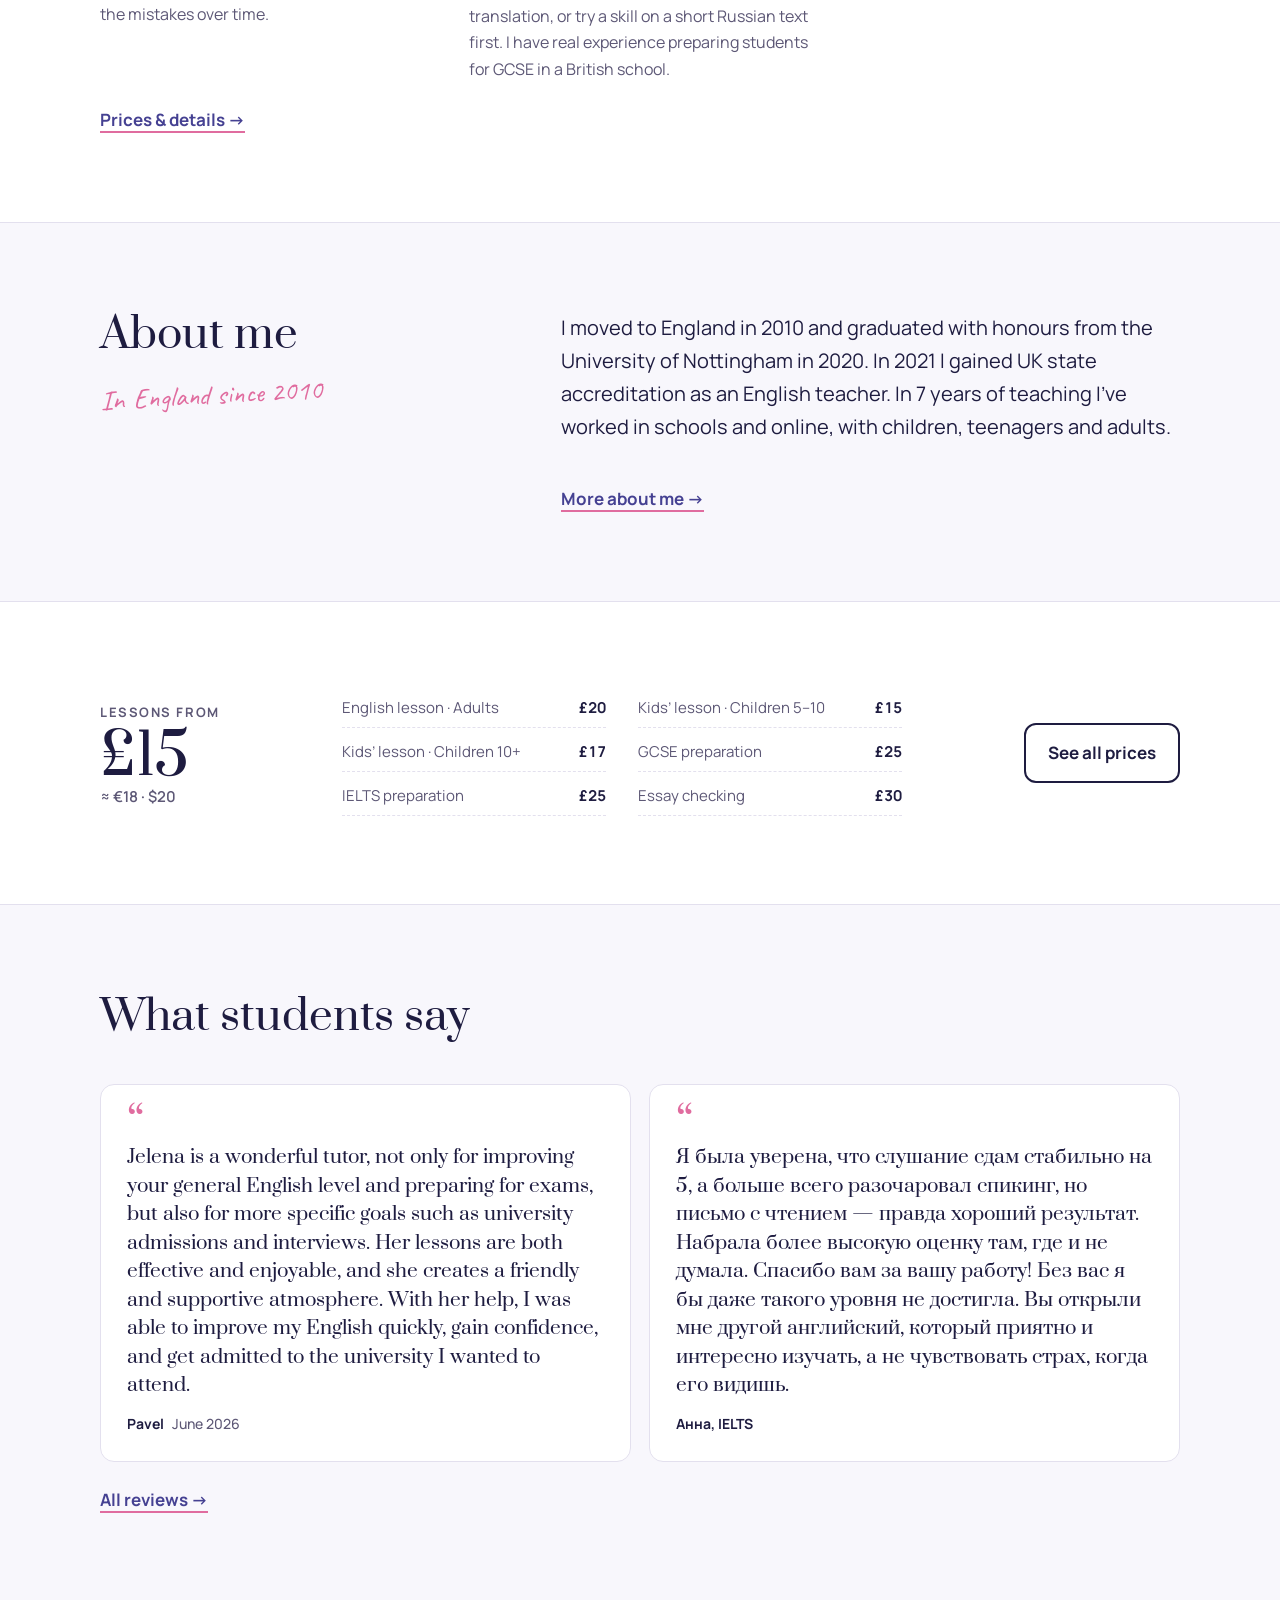
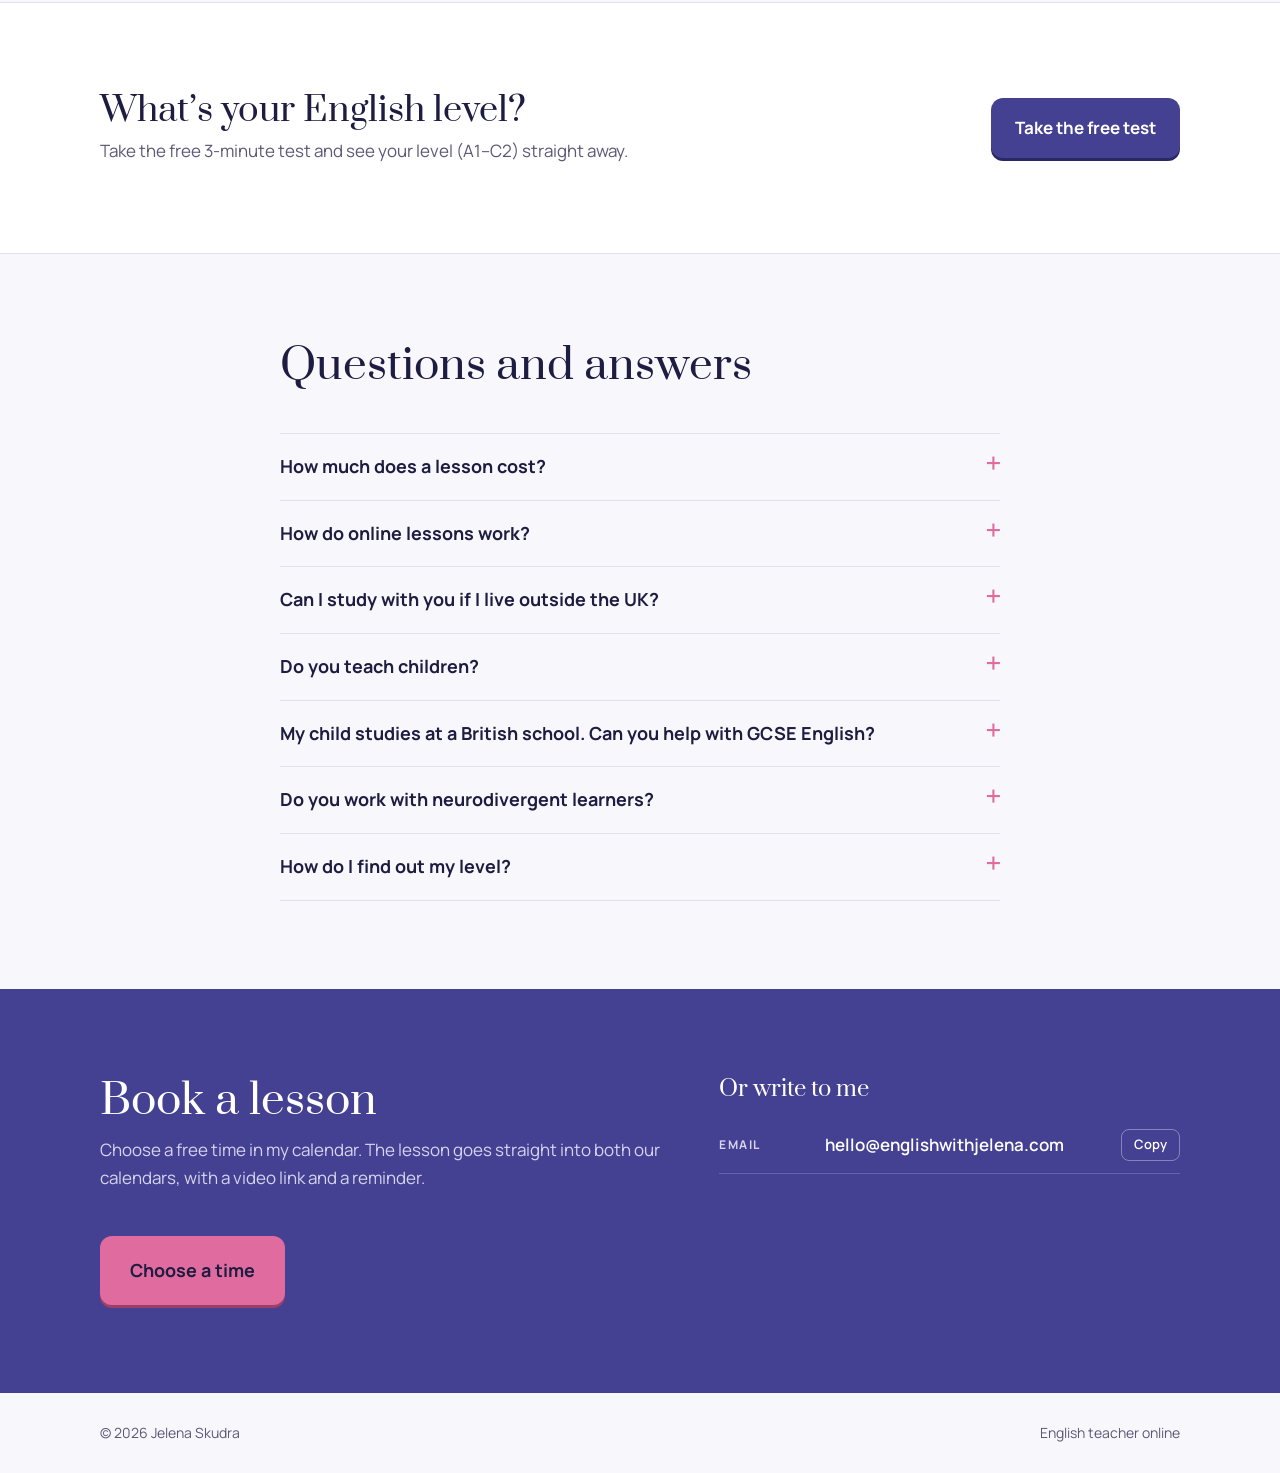
==== commit 8aab7456: "Add files via upload" ====
--- a/index.html
+++ b/index.html
@@ -15,19 +15,19 @@
 
 <header>
   <div class="wrap bar">
-    <a class="logo" href="#top">Jelena Skudra<span>.</span></a>
+    <a class="logo" href="index.html">Jelena Skudra<span>.</span></a>
     <nav class="links" aria-label="Main">
-      <a href="#about" data-t="nav.about">About</a>
-      <a href="#prices" class="price-nav" data-t="nav.prices">Prices</a>
+      <a href="about.html" data-t="nav.about">About</a>
+      <a href="prices.html" class="price-nav" data-t="nav.prices">Prices</a>
       <a href="reviews.html" data-t="nav.reviews">Reviews</a>
+      <a href="test.html" class="test-nav" data-t="nav.test">Free test</a>
       <a href="payment.html" data-t="nav.payment">Payment</a>
-      <a href="#test" class="test-nav" data-t="test.nav">Free test</a>
     </nav>
     <div class="lang" role="group" aria-label="Language">
       <button type="button" id="lang-ru" data-lang="ru" aria-pressed="false">RU</button>
       <button type="button" id="lang-en" data-lang="en" aria-pressed="true">EN</button>
     </div>
-    <a class="btn btn-hl btn-sm book-link" href="#book" data-t="nav.book">Book a lesson</a>
+    <a class="btn btn-hl btn-sm" href="book.html" data-t="nav.book">Book a lesson</a>
   </div>
 </header>
 
@@ -40,8 +40,8 @@
         <p class="tagline" data-t="hero.tagline"></p>
         <p class="lead" data-t="hero.text"></p>
         <div class="cta">
-          <a class="btn btn-hl book-link" href="#book" data-t="hero.bookButton"></a>
-          <a class="btn btn-line" href="#lesson" data-t="hero.moreButton"></a>
+          <a class="btn btn-hl" href="book.html" data-t="hero.bookButton"></a>
+          <a class="btn btn-line" href="about.html#lesson" data-t="hero.moreButton"></a>
         </div>
         <ul class="facts" id="facts"></ul>
       </div>
@@ -100,48 +100,36 @@
     </div>
   </div>
 
-  <section id="about">
+
+  <section id="offer" class="alt">
+    <div class="wrap">
+      <div class="sec-head"><h2 data-t="offer.title"></h2></div>
+      <div class="offer-grid" id="offer-list"></div>
+      <p class="more-link"><a href="prices.html" data-t="home.offerMore"></a></p>
+    </div>
+  </section>
+
+  <section id="about-short">
     <div class="wrap about">
       <div>
         <h2 data-t="about.title"></h2>
         <span class="note" data-t="about.note"></span>
       </div>
-      <div class="about-text" id="about-text"></div>
+      <div class="about-text">
+        <p id="about-first"></p>
+        <p class="more-link"><a href="about.html" data-t="home.aboutMore"></a></p>
+      </div>
     </div>
   </section>
 
-  <section id="offer" class="alt">
-    <div class="wrap">
-      <div class="sec-head"><h2 data-t="offer.title"></h2></div>
-      <div class="offer-grid" id="offer-list"></div>
-    </div>
-  </section>
-
-  <section id="lesson">
-    <div class="wrap lesson-grid">
-      <div class="lesson-main">
-        <h2 data-t="lesson.title"></h2>
-        <div class="lesson-text" id="lesson-text"></div>
-        <h3 data-t="lesson.flexTitle"></h3>
-        <p class="muted-p" data-t="lesson.flex"></p>
+  <section id="price-strip" class="alt">
+    <div class="wrap strip">
+      <div>
+        <p class="eyebrow" data-t="home.pricesFrom"></p>
+        <p class="strip-price" id="price-from"></p>
       </div>
-      <aside class="lesson-side">
-        <div class="expect">
-          <p class="eyebrow" data-t="lesson.expectTitle"></p>
-          <ul id="expect-list"></ul>
-        </div>
-        <figure class="example">
-          <p class="eyebrow" data-t="lesson.exampleLabel"></p>
-          <blockquote data-t="lesson.example"></blockquote>
-        </figure>
-      </aside>
-    </div>
-  </section>
-
-  <section id="prices" class="alt" hidden>
-    <div class="wrap">
-      <div class="sec-head"><h2 data-t="prices.title"></h2><p data-t="prices.text"></p></div>
-      <div class="offers" id="price-list"></div>
+      <ul class="strip-list" id="price-mini"></ul>
+      <a class="btn btn-line" href="prices.html" data-t="home.pricesMore"></a>
     </div>
   </section>
 
@@ -153,44 +141,13 @@
     </div>
   </section>
 
-  <section id="start" class="alt">
-    <div class="wrap">
-      <div class="sec-head"><h2 data-t="steps.title"></h2></div>
-      <ol class="steps" id="steps"></ol>
-    </div>
-  </section>
-
-  <section id="levels">
-    <div class="wrap">
-      <div class="sec-head"><h2 data-t="levels.title"></h2><p data-t="levels.text"></p></div>
-      <div class="levels" id="levels-list"></div>
-    </div>
-  </section>
-
-  <section id="test" class="alt">
-    <div class="wrap test-grid">
-      <div class="sec-head">
-        <p class="eyebrow" data-t="test.eyebrow"></p>
-        <h2 data-t="test.title"></h2>
-        <p data-t="test.text"></p>
+  <section id="test-strip" class="alt">
+    <div class="wrap strip">
+      <div class="strip-text">
+        <h2 data-t="home.testTitle"></h2>
+        <p data-t="home.testText"></p>
       </div>
-      <div class="quiz" id="quiz" aria-live="polite"></div>
-    </div>
-  </section>
-
-  <section id="languages">
-    <div class="wrap duo">
-      <div>
-        <h2 data-t="languages.title"></h2>
-        <p class="lang-text" data-t="languages.text"></p>
-        <ul class="chips" id="chips"></ul>
-      </div>
-      <article class="card">
-        <p class="eyebrow" data-t="word.label"></p>
-        <p class="word" data-t="word.word"></p>
-        <p class="origin" data-t="word.origin"></p>
-        <p class="story" data-t="word.story"></p>
-      </article>
+      <a class="btn btn-hl" href="test.html" data-t="home.testButton"></a>
     </div>
   </section>
 
@@ -205,16 +162,12 @@
     <div class="wrap book-grid">
       <div>
         <div class="sec-head"><h2 data-t="book.title"></h2><p data-t="book.text"></p></div>
-        <a class="btn btn-hl" id="calendar-btn" href="#book" target="_blank" rel="noopener" data-t="book.button"></a>
-        <p class="soon" id="soon" data-t="book.soon" hidden></p>
+        <a class="btn btn-hl" href="book.html" data-t="home.bookButton"></a>
       </div>
       <div id="contact-box">
         <h3 data-t="book.contactTitle"></h3>
         <ul class="contacts" id="contacts"></ul>
       </div>
-    </div>
-    <div class="wrap" id="embed-box" hidden>
-      <iframe id="booking-frame" title="Booking calendar" loading="lazy"></iframe>
     </div>
   </section>
 </main>
--- a/style.css
+++ b/style.css
@@ -279,3 +279,18 @@
 .lang a,.lang span{font-size:13px;font-weight:700;letter-spacing:.06em;padding:5px 11px;border-radius:999px;color:var(--muted);text-decoration:none}
 .lang span[aria-current]{background:var(--ink);color:var(--paper)}
 .lang a:hover{color:var(--ink)}
+
+.sr-only{position:absolute;width:1px;height:1px;overflow:hidden;clip:rect(0 0 0 0);white-space:nowrap}
+.offer .price small,.pay-price small,.strip-price small{display:block;font-family:var(--body);font-size:13px;font-weight:600;color:var(--muted);margin-top:4px;text-align:right;letter-spacing:0}
+.strip-price small{text-align:left;font-size:15px}
+.strip{display:flex;flex-wrap:wrap;align-items:center;justify-content:space-between;gap:24px 40px}
+.strip-price{font-family:var(--display);font-size:56px;line-height:1;margin-top:6px}
+.strip-list{margin:0;padding:0;list-style:none;display:grid;grid-template-columns:repeat(2,minmax(0,1fr));gap:6px 32px;flex:1;min-width:280px;max-width:560px}
+.strip-list li{display:flex;justify-content:space-between;gap:12px;font-size:15px;border-bottom:1px dashed var(--rule);padding-block:6px}
+.strip-list li span{color:var(--muted)}
+.strip-list b{font-variant-numeric:tabular-nums}
+.strip-text{max-width:36em;display:flex;flex-direction:column;gap:8px}
+.strip-text p{color:var(--muted)}
+#test-strip h2{font-size:clamp(26px,3vw,34px)}
+.after-pay .cta{margin-top:0}
+@media (max-width:560px){ .strip-list{grid-template-columns:1fr} }
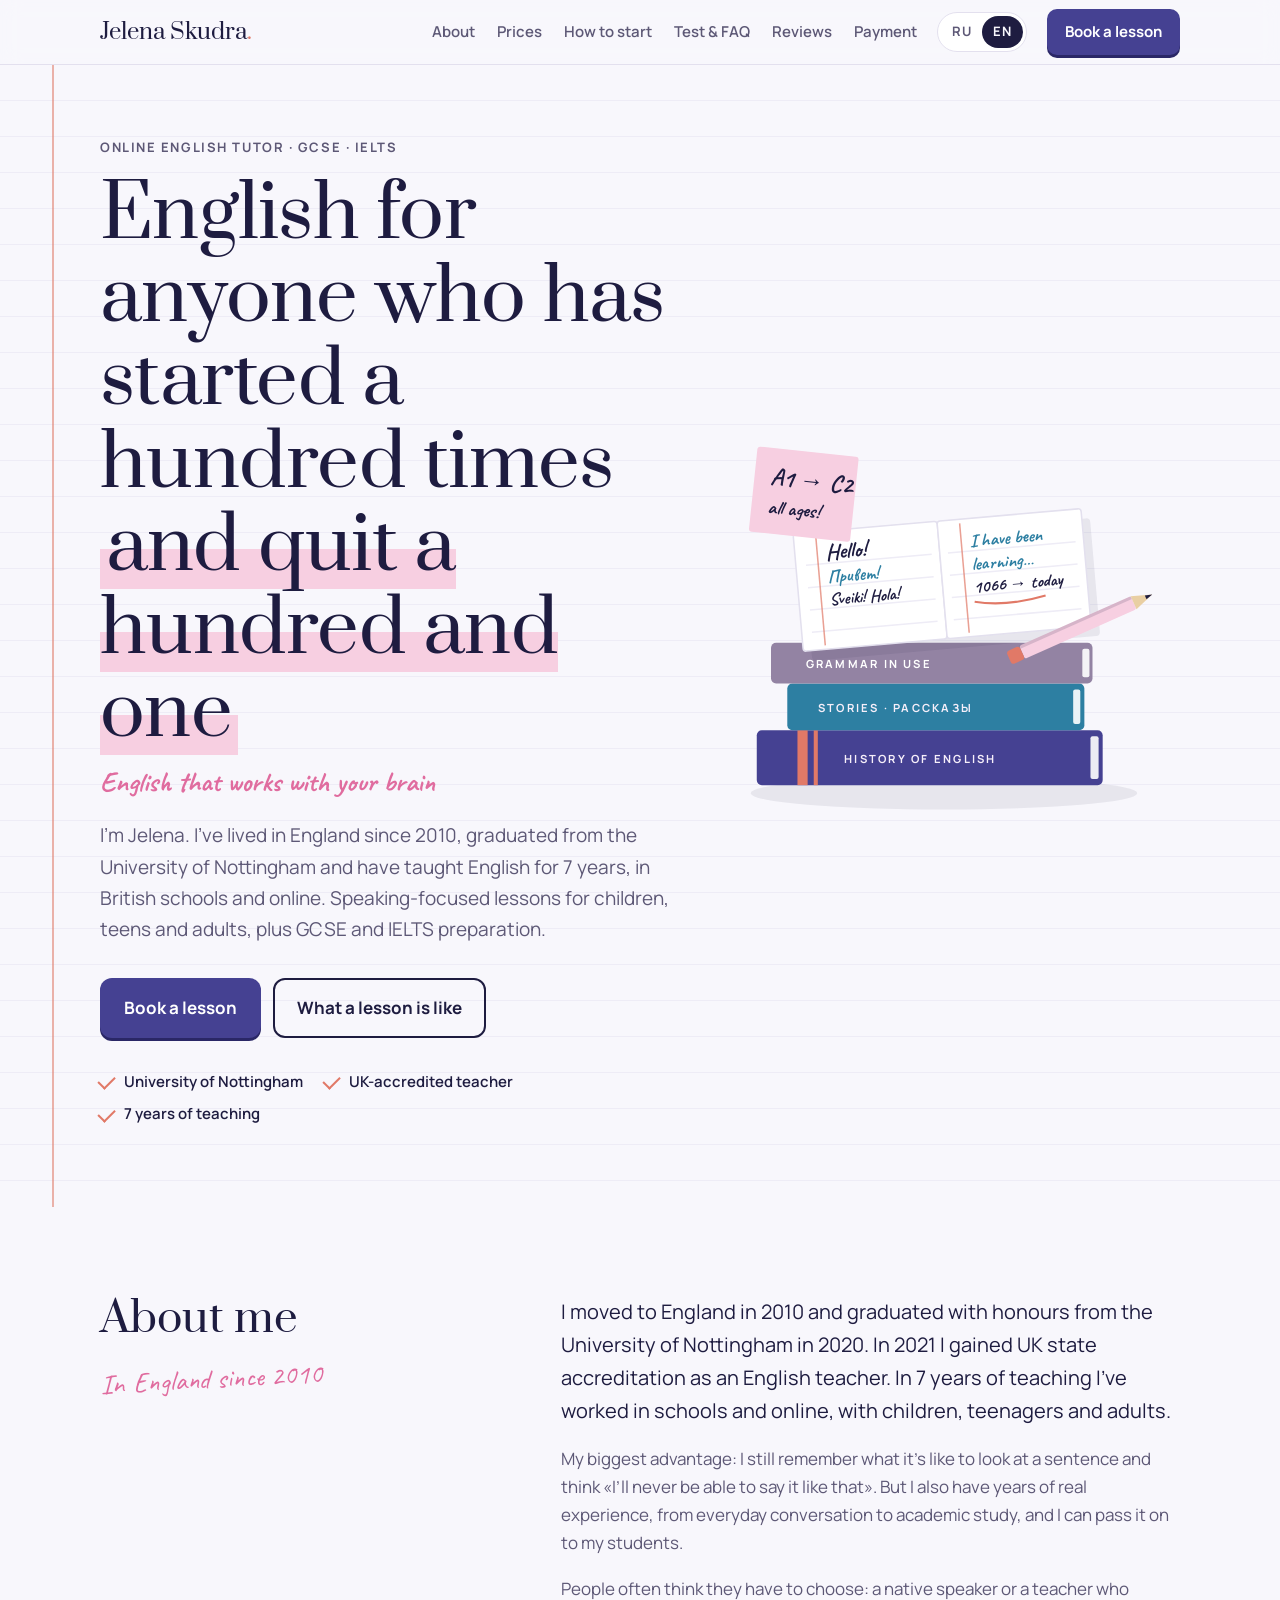
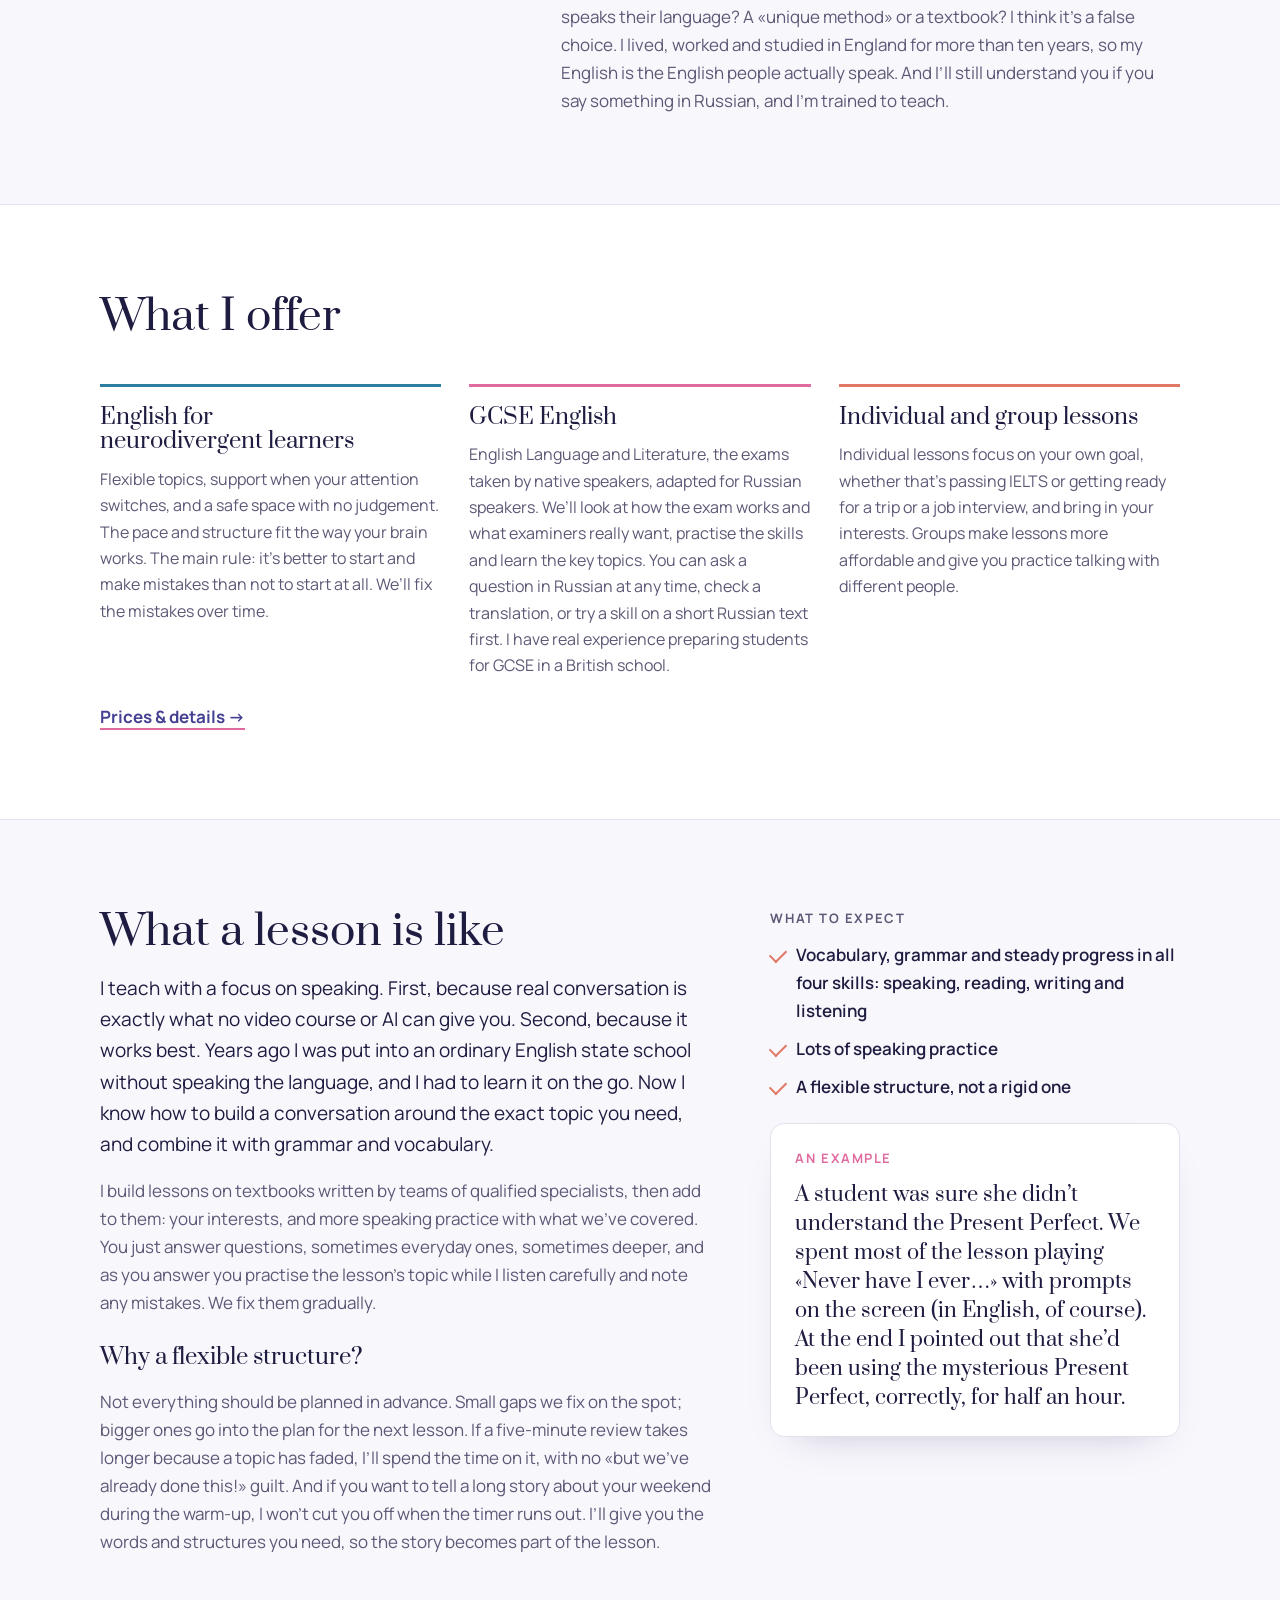
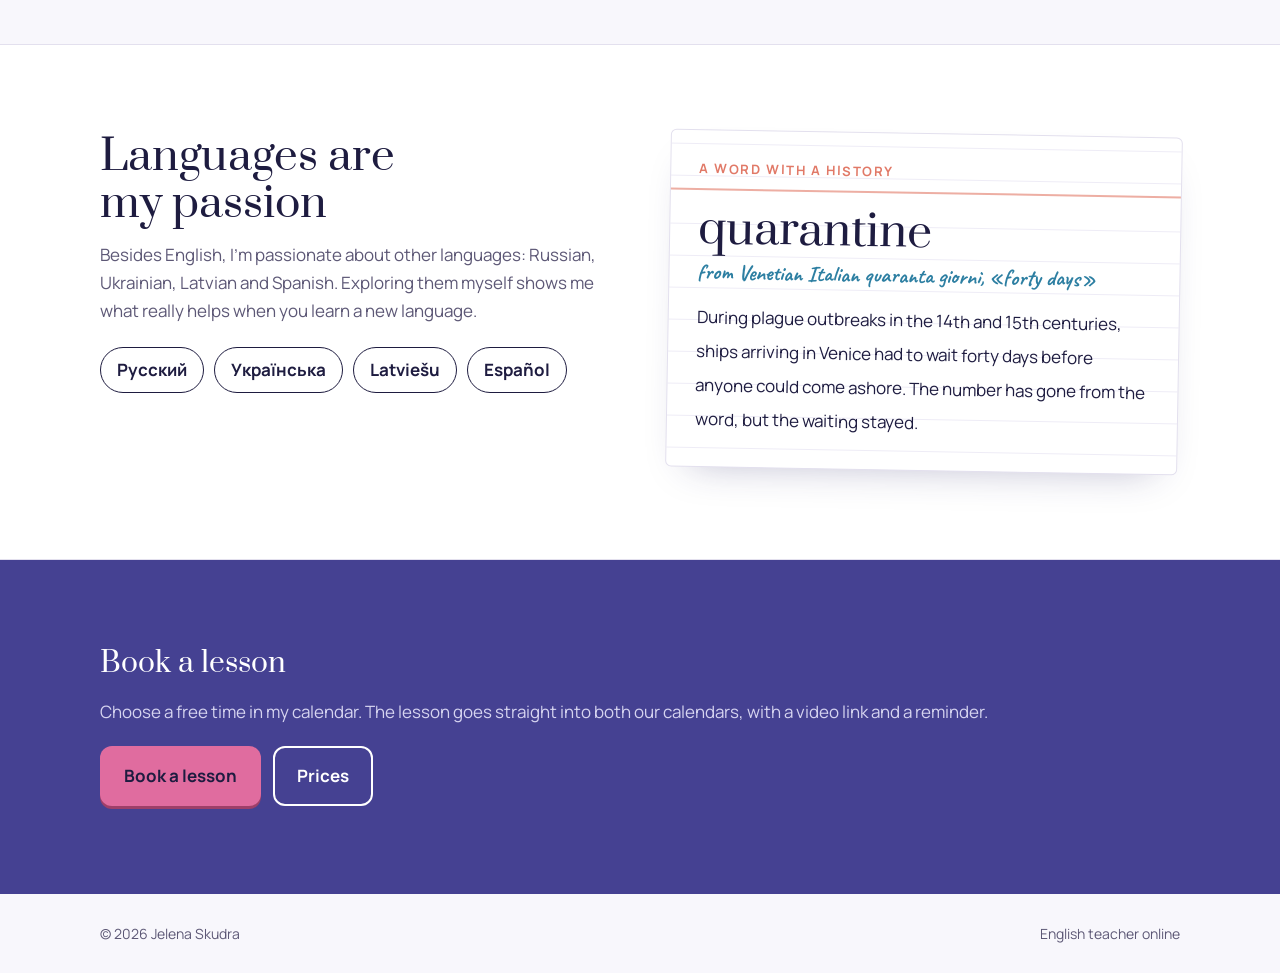
==== commit cbd07903: "Add files via upload" ====
--- a/index.html
+++ b/index.html
@@ -17,10 +17,11 @@
   <div class="wrap bar">
     <a class="logo" href="index.html">Jelena Skudra<span>.</span></a>
     <nav class="links" aria-label="Main">
-      <a href="about.html" data-t="nav.about">About</a>
+      <a href="index.html#about" data-t="nav.about">About</a>
       <a href="prices.html" class="price-nav" data-t="nav.prices">Prices</a>
+      <a href="start.html" data-t="nav.start">How to start</a>
+      <a href="test.html" class="test-nav" data-t="nav.test">Test & FAQ</a>
       <a href="reviews.html" data-t="nav.reviews">Reviews</a>
-      <a href="test.html" class="test-nav" data-t="nav.test">Free test</a>
       <a href="payment.html" data-t="nav.payment">Payment</a>
     </nav>
     <div class="lang" role="group" aria-label="Language">
@@ -41,7 +42,7 @@
         <p class="lead" data-t="hero.text"></p>
         <div class="cta">
           <a class="btn btn-hl" href="book.html" data-t="hero.bookButton"></a>
-          <a class="btn btn-line" href="about.html#lesson" data-t="hero.moreButton"></a>
+          <a class="btn btn-line" href="#lesson" data-t="hero.moreButton"></a>
         </div>
         <ul class="facts" id="facts"></ul>
       </div>
@@ -101,6 +102,16 @@
   </div>
 
 
+  <section id="about">
+    <div class="wrap about">
+      <div>
+        <h2 data-t="about.title"></h2>
+        <span class="note" data-t="about.note"></span>
+      </div>
+      <div class="about-text" id="about-text"></div>
+    </div>
+  </section>
+
   <section id="offer" class="alt">
     <div class="wrap">
       <div class="sec-head"><h2 data-t="offer.title"></h2></div>
@@ -109,65 +120,47 @@
     </div>
   </section>
 
-  <section id="about-short">
-    <div class="wrap about">
-      <div>
-        <h2 data-t="about.title"></h2>
-        <span class="note" data-t="about.note"></span>
+  <section id="lesson">
+    <div class="wrap lesson-grid">
+      <div class="lesson-main">
+        <h2 data-t="lesson.title"></h2>
+        <div class="lesson-text" id="lesson-text"></div>
+        <h3 data-t="lesson.flexTitle"></h3>
+        <p class="muted-p" data-t="lesson.flex"></p>
       </div>
-      <div class="about-text">
-        <p id="about-first"></p>
-        <p class="more-link"><a href="about.html" data-t="home.aboutMore"></a></p>
-      </div>
+      <aside class="lesson-side">
+        <div class="expect">
+          <p class="eyebrow" data-t="lesson.expectTitle"></p>
+          <ul id="expect-list"></ul>
+        </div>
+        <figure class="example">
+          <p class="eyebrow" data-t="lesson.exampleLabel"></p>
+          <blockquote data-t="lesson.example"></blockquote>
+        </figure>
+      </aside>
     </div>
   </section>
 
-  <section id="price-strip" class="alt">
-    <div class="wrap strip">
+  <section id="languages" class="alt">
+    <div class="wrap duo">
       <div>
-        <p class="eyebrow" data-t="home.pricesFrom"></p>
-        <p class="strip-price" id="price-from"></p>
+        <h2 data-t="languages.title"></h2>
+        <p class="lang-text" data-t="languages.text"></p>
+        <ul class="chips" id="chips"></ul>
       </div>
-      <ul class="strip-list" id="price-mini"></ul>
-      <a class="btn btn-line" href="prices.html" data-t="home.pricesMore"></a>
+      <article class="card">
+        <p class="eyebrow" data-t="word.label"></p>
+        <p class="word" data-t="word.word"></p>
+        <p class="origin" data-t="word.origin"></p>
+        <p class="story" data-t="word.story"></p>
+      </article>
     </div>
   </section>
 
-  <section id="reviews">
-    <div class="wrap">
-      <div class="sec-head"><h2 data-t="reviews.title"></h2></div>
-      <div class="reviews" id="reviews-list" data-limit="featured"></div>
-      <p class="more-link"><a href="reviews.html" data-t="reviewsPage.allLink"></a></p>
-    </div>
-  </section>
-
-  <section id="test-strip" class="alt">
-    <div class="wrap strip">
-      <div class="strip-text">
-        <h2 data-t="home.testTitle"></h2>
-        <p data-t="home.testText"></p>
-      </div>
-      <a class="btn btn-hl" href="test.html" data-t="home.testButton"></a>
-    </div>
-  </section>
-
-  <section id="faq">
-    <div class="wrap narrow">
-      <div class="sec-head"><h2 data-t="faq.title"></h2></div>
-      <div class="faq" id="faq-list"></div>
-    </div>
-  </section>
-
-  <section id="book" class="band">
-    <div class="wrap book-grid">
-      <div>
-        <div class="sec-head"><h2 data-t="book.title"></h2><p data-t="book.text"></p></div>
-        <a class="btn btn-hl" href="book.html" data-t="home.bookButton"></a>
-      </div>
-      <div id="contact-box">
-        <h3 data-t="book.contactTitle"></h3>
-        <ul class="contacts" id="contacts"></ul>
-      </div>
+  <section class="band cta-band">
+    <div class="wrap after-pay">
+      <div><h2 class="h-sm" data-t="book.title"></h2><p data-t="book.text"></p></div>
+      <div class="cta"><a class="btn btn-hl" href="book.html" data-t="hero.bookButton"></a><a class="btn btn-line light" href="prices.html" data-t="nav.prices"></a></div>
     </div>
   </section>
 </main>
--- a/style.css
+++ b/style.css
@@ -294,3 +294,7 @@
 #test-strip h2{font-size:clamp(26px,3vw,34px)}
 .after-pay .cta{margin-top:0}
 @media (max-width:560px){ .strip-list{grid-template-columns:1fr} }
+
+.btn-line.light{border-color:var(--band-ink);color:var(--band-ink)}
+.cta-band .after-pay p{color:var(--band-muted)}
+.cta-band h2{color:var(--band-ink)}
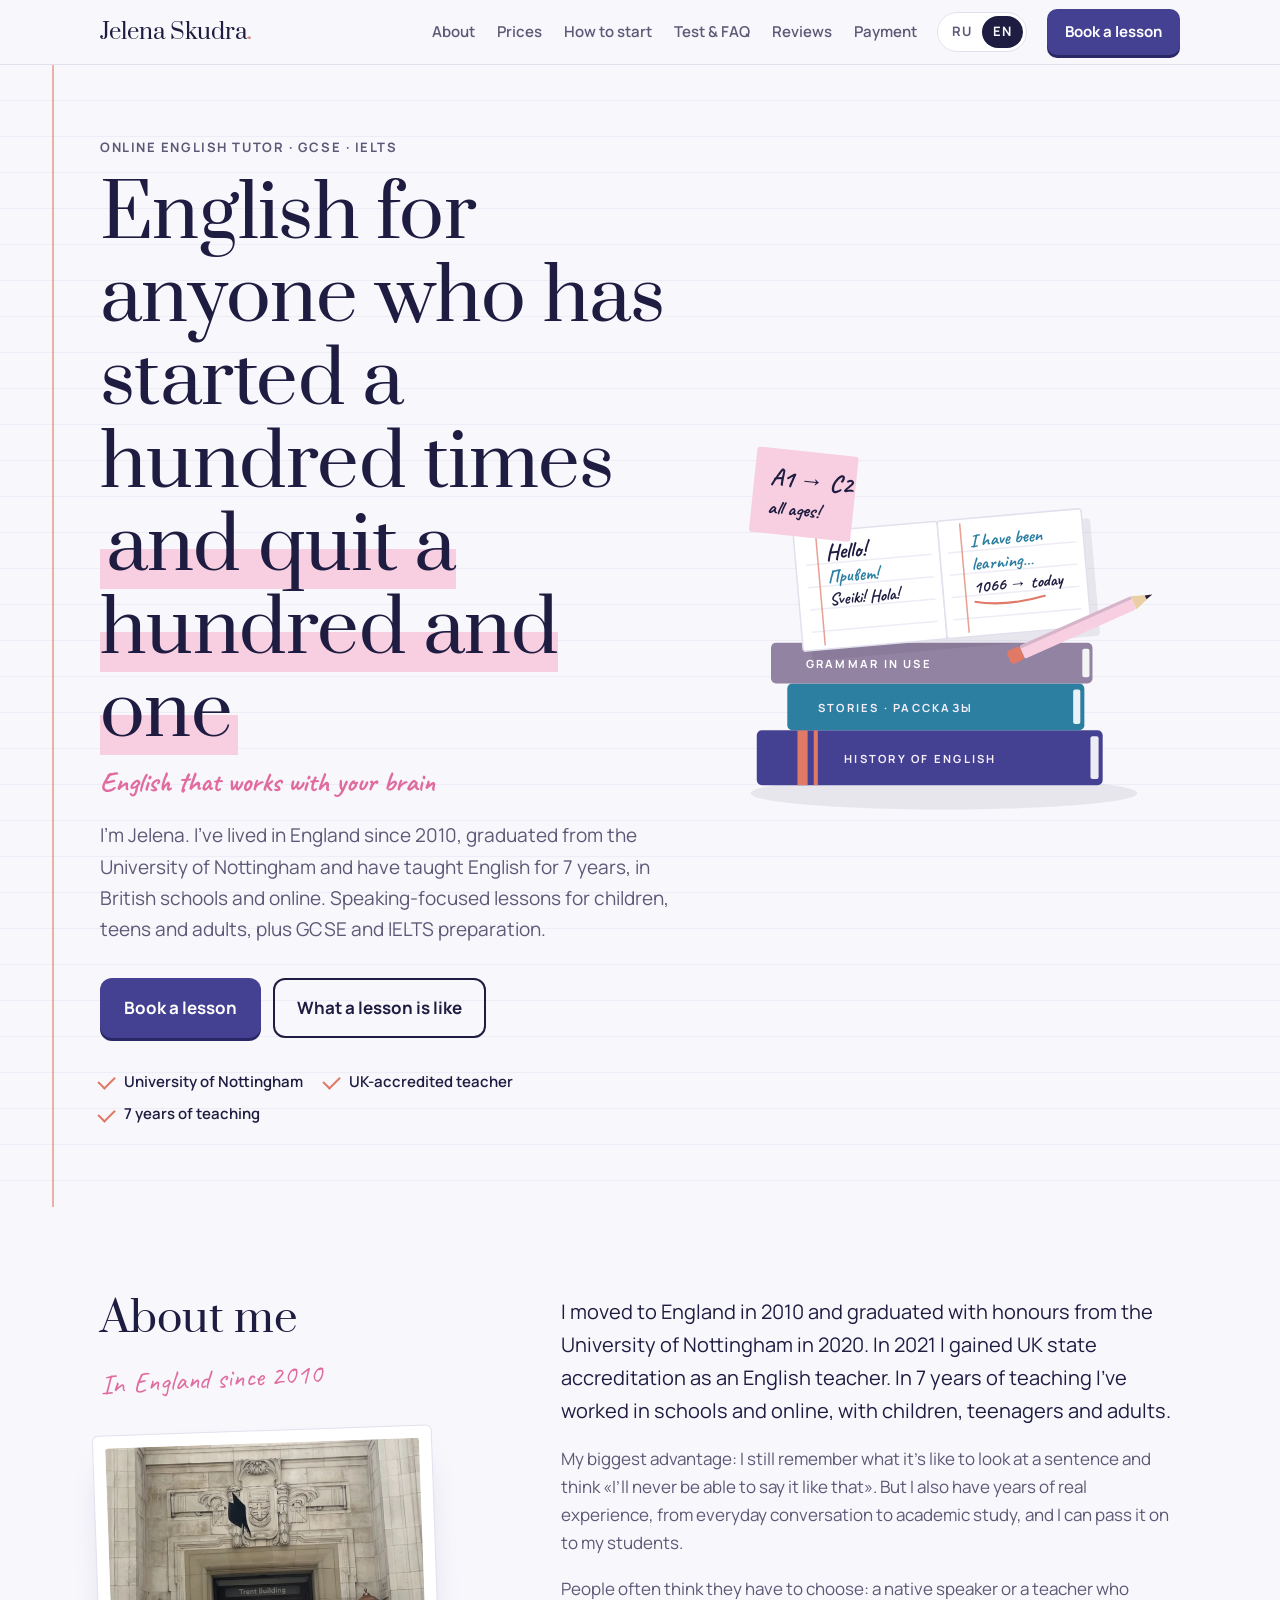
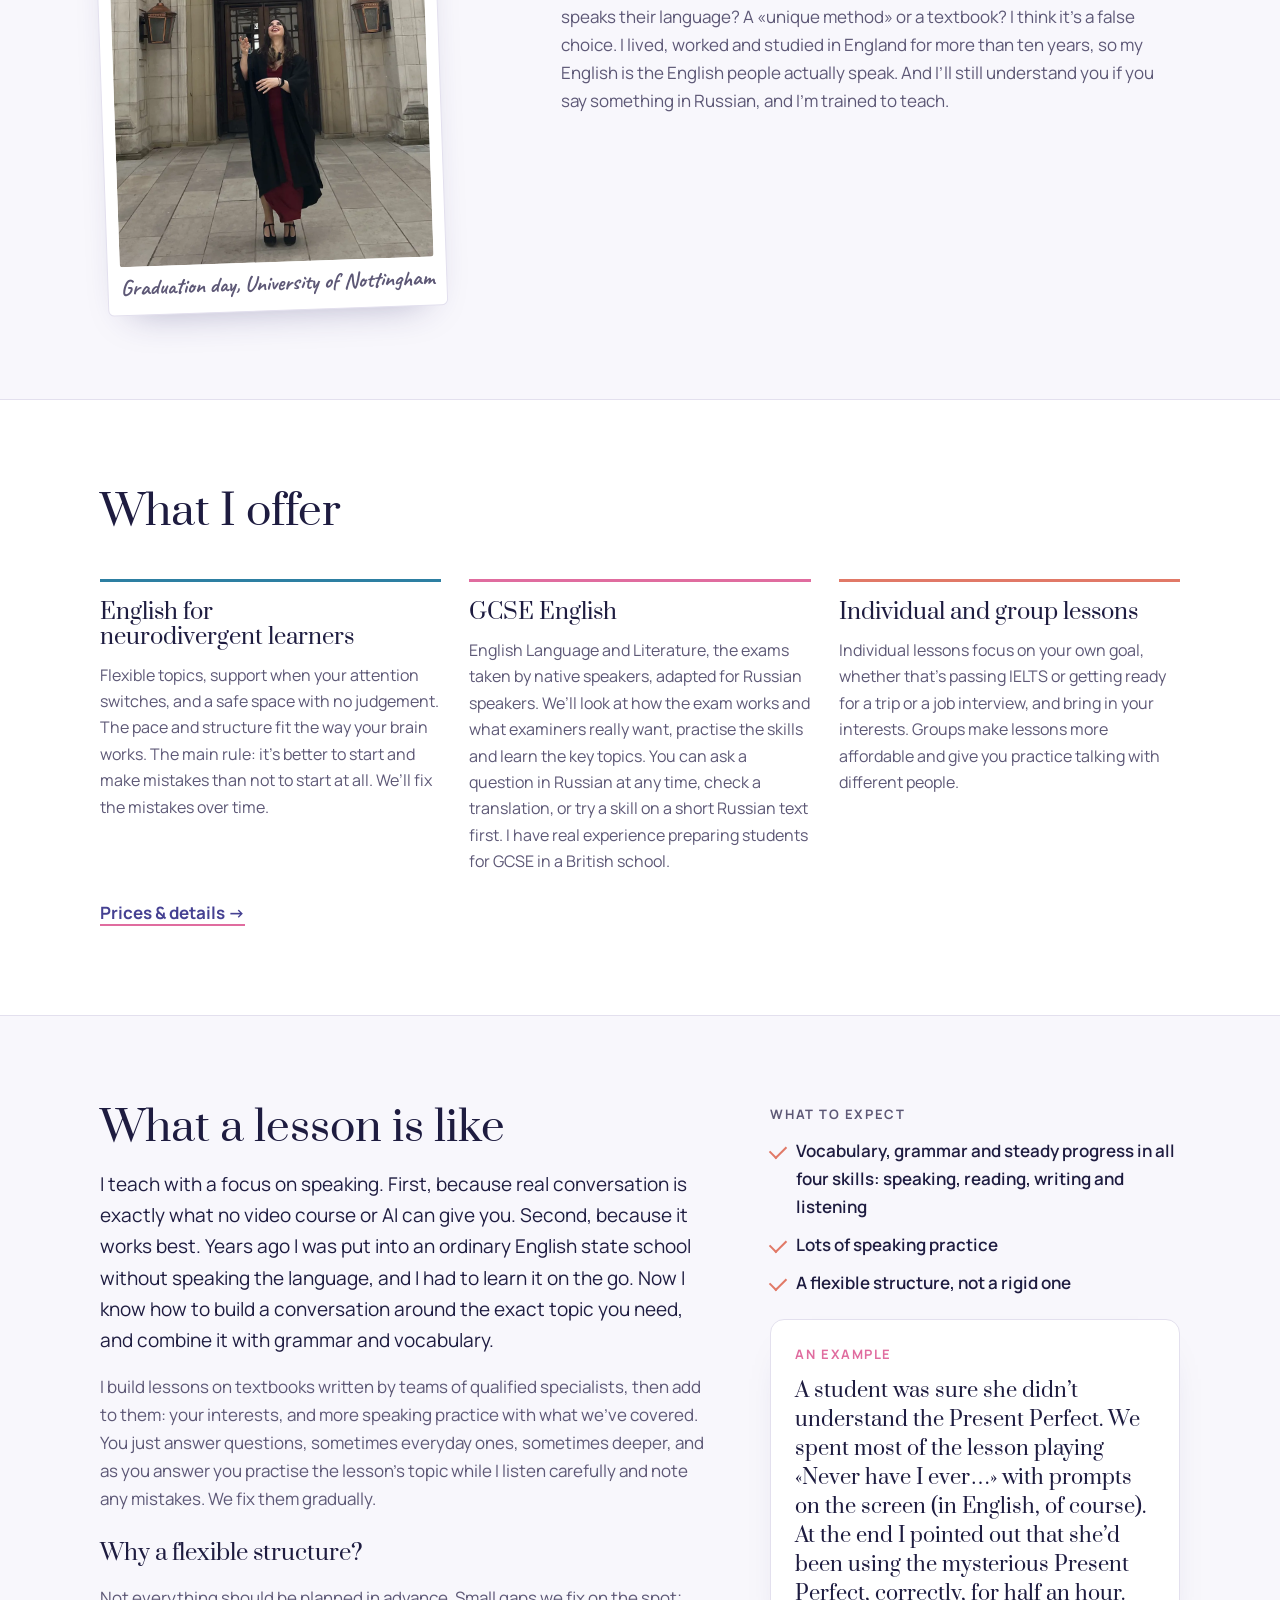
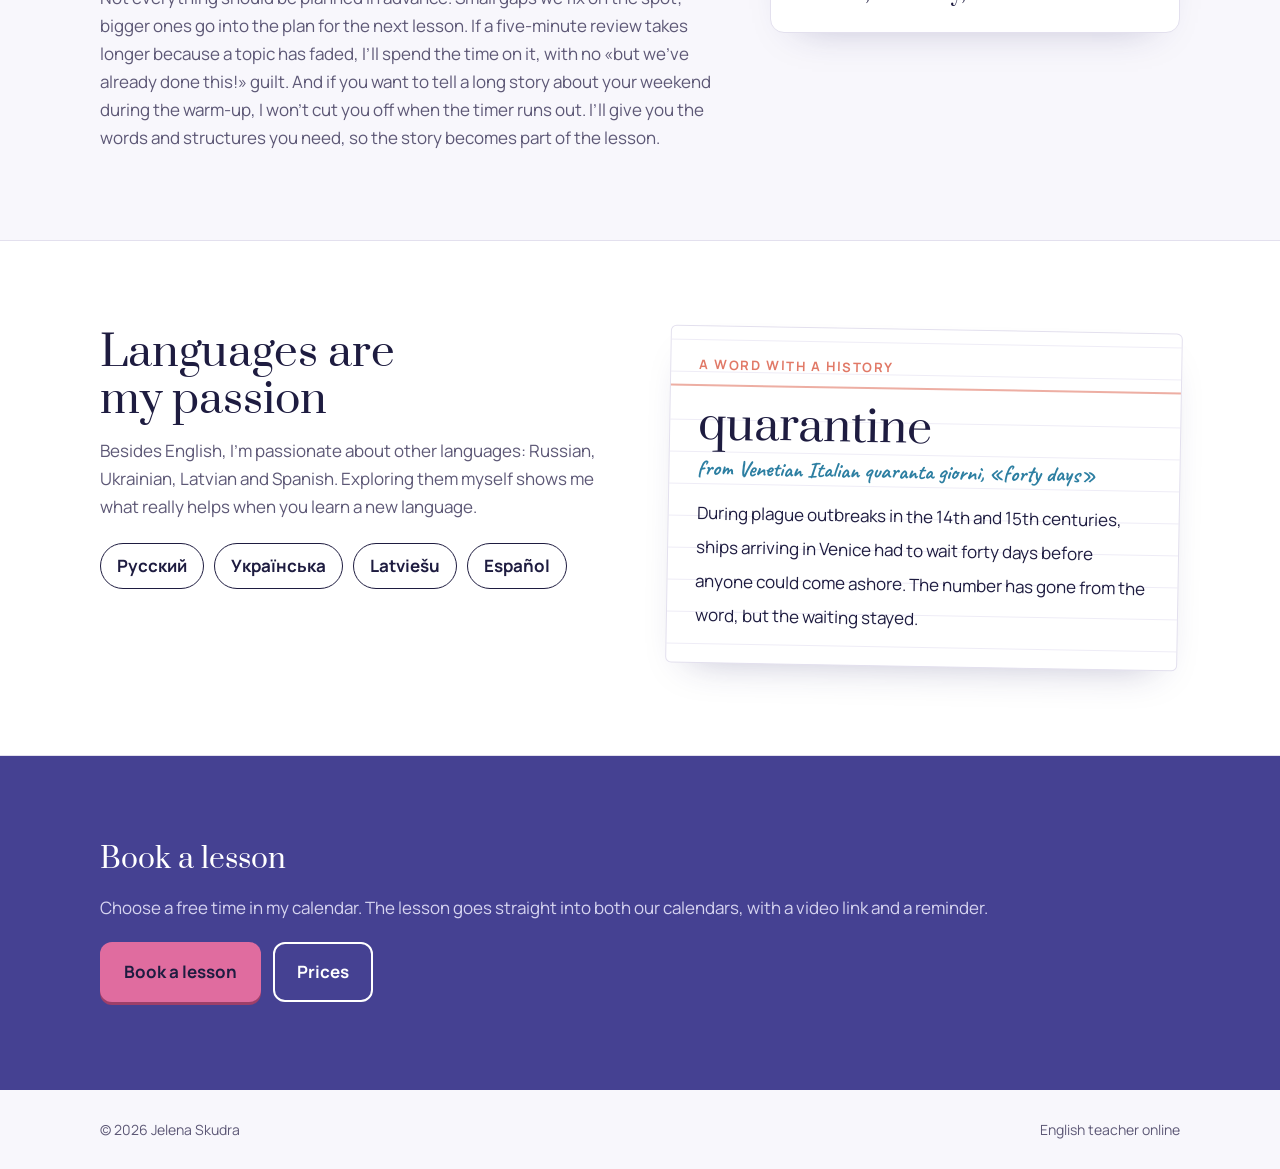
==== commit 86386afa: "Add files via upload" ====
--- a/index.html
+++ b/index.html
@@ -107,6 +107,13 @@
       <div>
         <h2 data-t="about.title"></h2>
         <span class="note" data-t="about.note"></span>
+        <figure class="photo">
+          <picture>
+            <source srcset="jelena.webp" type="image/webp">
+            <img src="jelena.jpg" width="900" height="1200" loading="lazy" data-t-alt="about.photoAlt" alt="Jelena Skudra">
+          </picture>
+          <figcaption data-t="about.photoCaption"></figcaption>
+        </figure>
       </div>
       <div class="about-text" id="about-text"></div>
     </div>
--- a/style.css
+++ b/style.css
@@ -49,7 +49,7 @@
 .hand{font-family:var(--hand);font-weight:700}
 
 /* header */
-header{position:sticky;top:env(safe-area-inset-top,0px);z-index:10;background:color-mix(in srgb,var(--paper) 88%,transparent);backdrop-filter:blur(10px);border-bottom:1px solid var(--rule)}
+header{position:sticky;top:env(safe-area-inset-top,0px);z-index:10;background:color-mix(in srgb,var(--paper) 96%,transparent);backdrop-filter:blur(10px);border-bottom:1px solid var(--rule)}
 .bar{display:flex;align-items:center;gap:20px;min-height:64px}
 .logo{font-family:var(--display);font-weight:400;font-size:22px;text-decoration:none;white-space:nowrap}
 .logo span{color:var(--margin)}
@@ -298,3 +298,8 @@
 .btn-line.light{border-color:var(--band-ink);color:var(--band-ink)}
 .cta-band .after-pay p{color:var(--band-muted)}
 .cta-band h2{color:var(--band-ink)}
+
+.about .photo{margin:28px 0 0;background:var(--surface);padding:12px 12px 14px;border:1px solid var(--rule);border-radius:6px;box-shadow:0 18px 40px -24px rgba(40,36,100,.4);transform:rotate(-2deg);max-width:340px}
+.about .photo img{display:block;width:100%;height:auto;aspect-ratio:3/4;object-fit:cover;border-radius:3px}
+.about .photo figcaption{font-family:var(--hand);font-size:22px;font-weight:700;color:var(--muted);text-align:center;margin-top:8px;line-height:1.2}
+@media (max-width:760px){ .about .photo{max-width:280px;transform:rotate(-1.5deg)} }
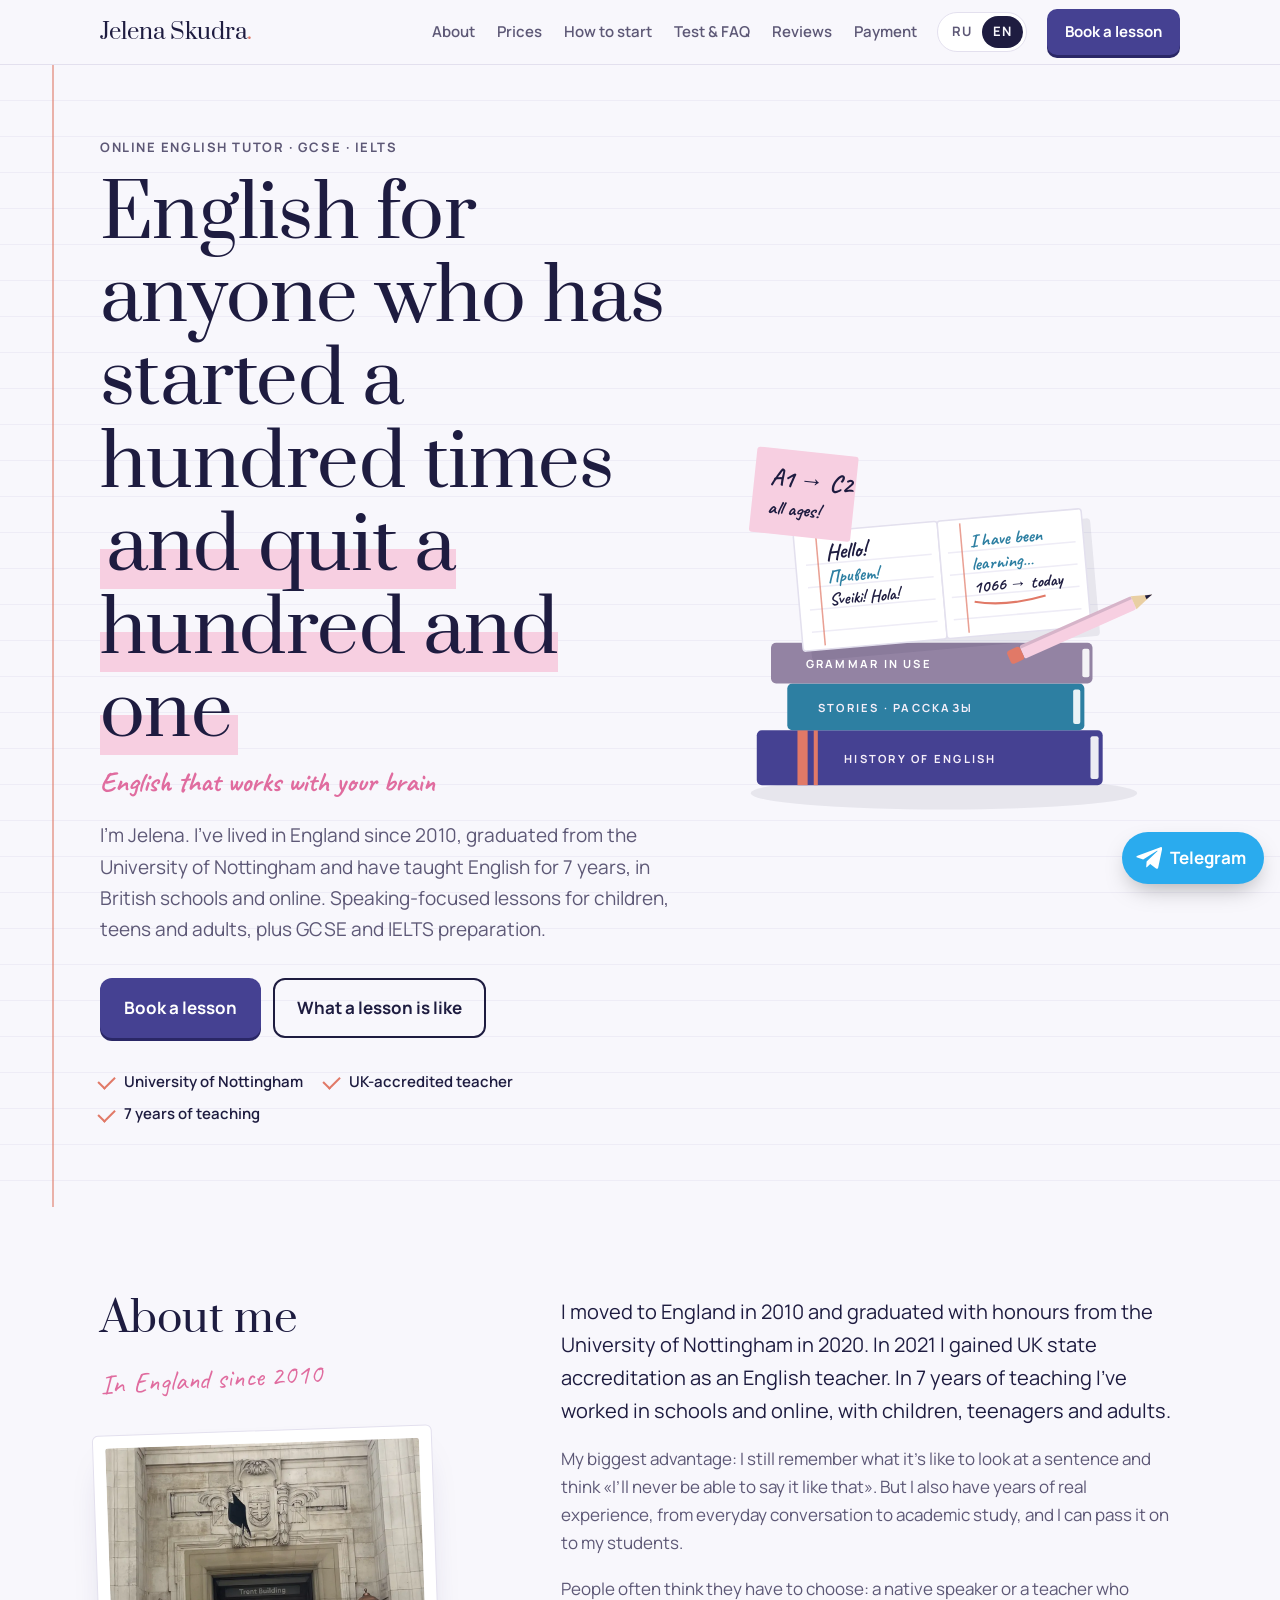
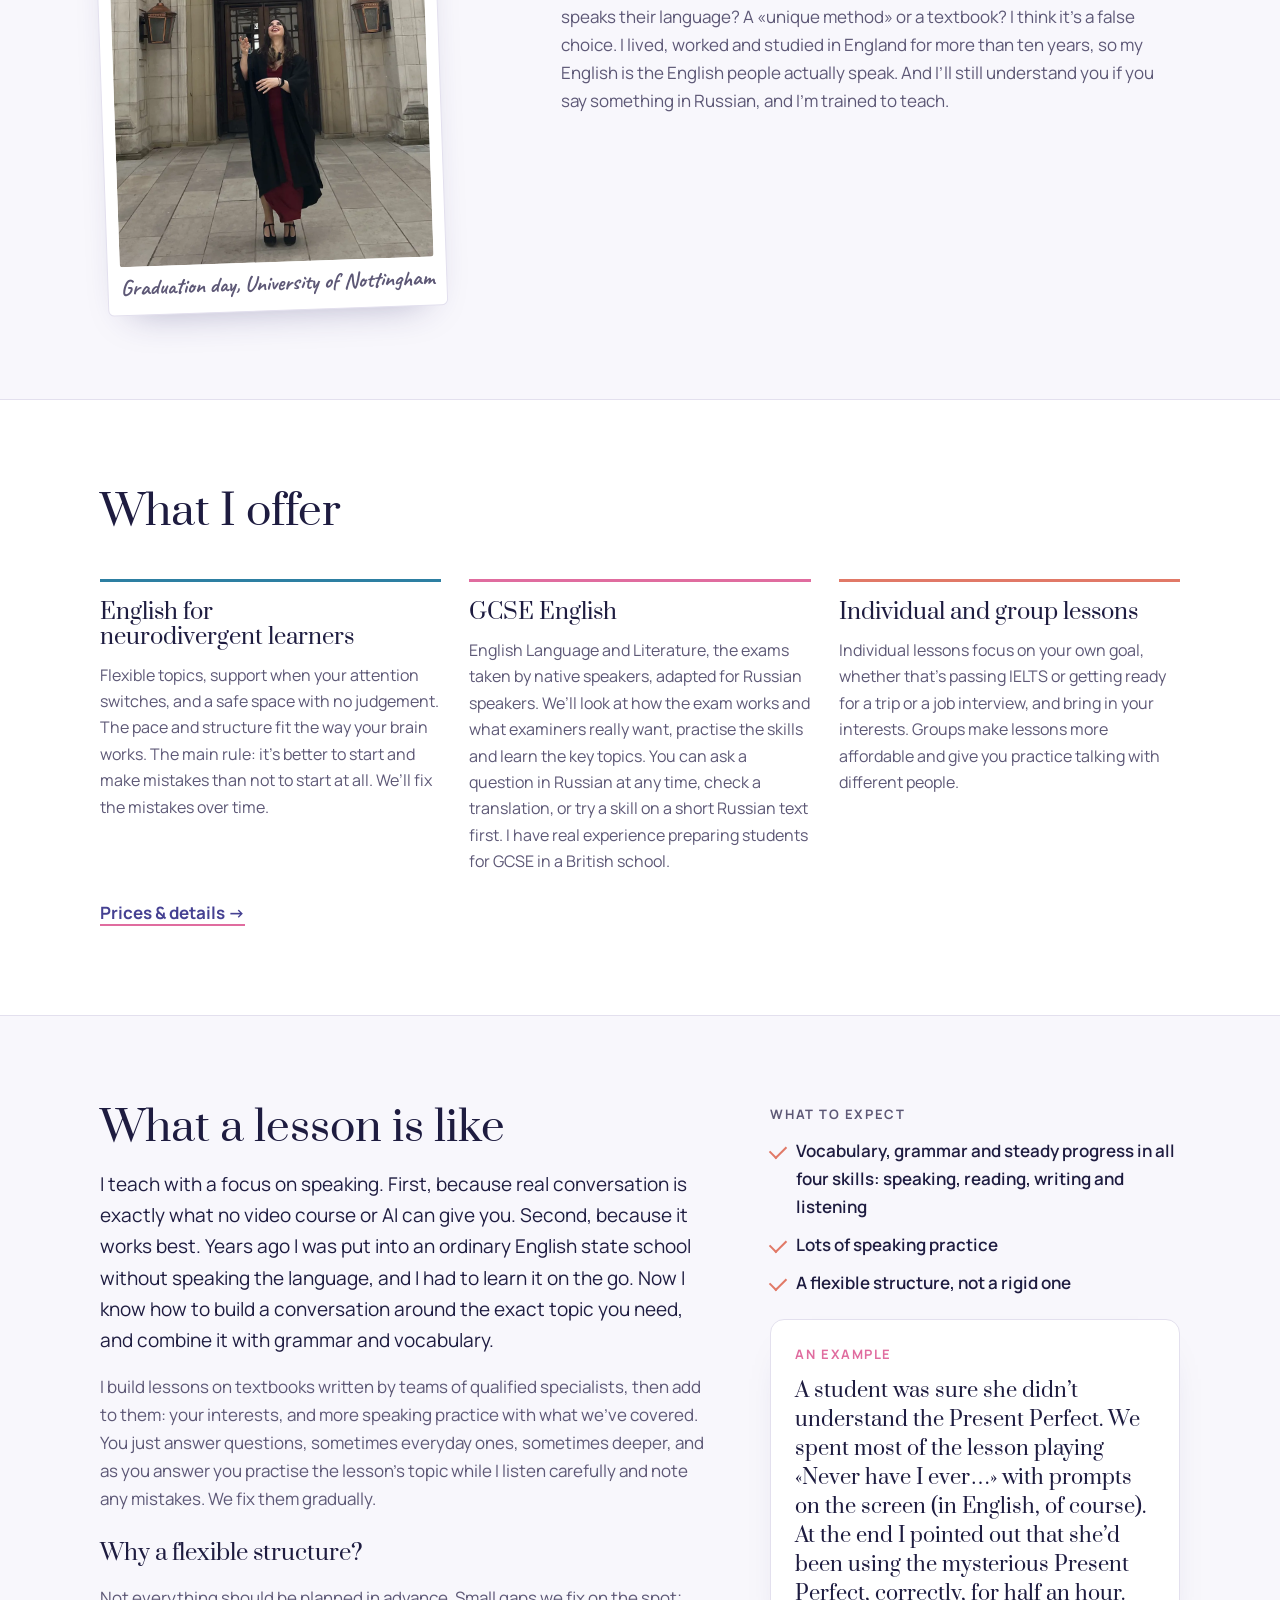
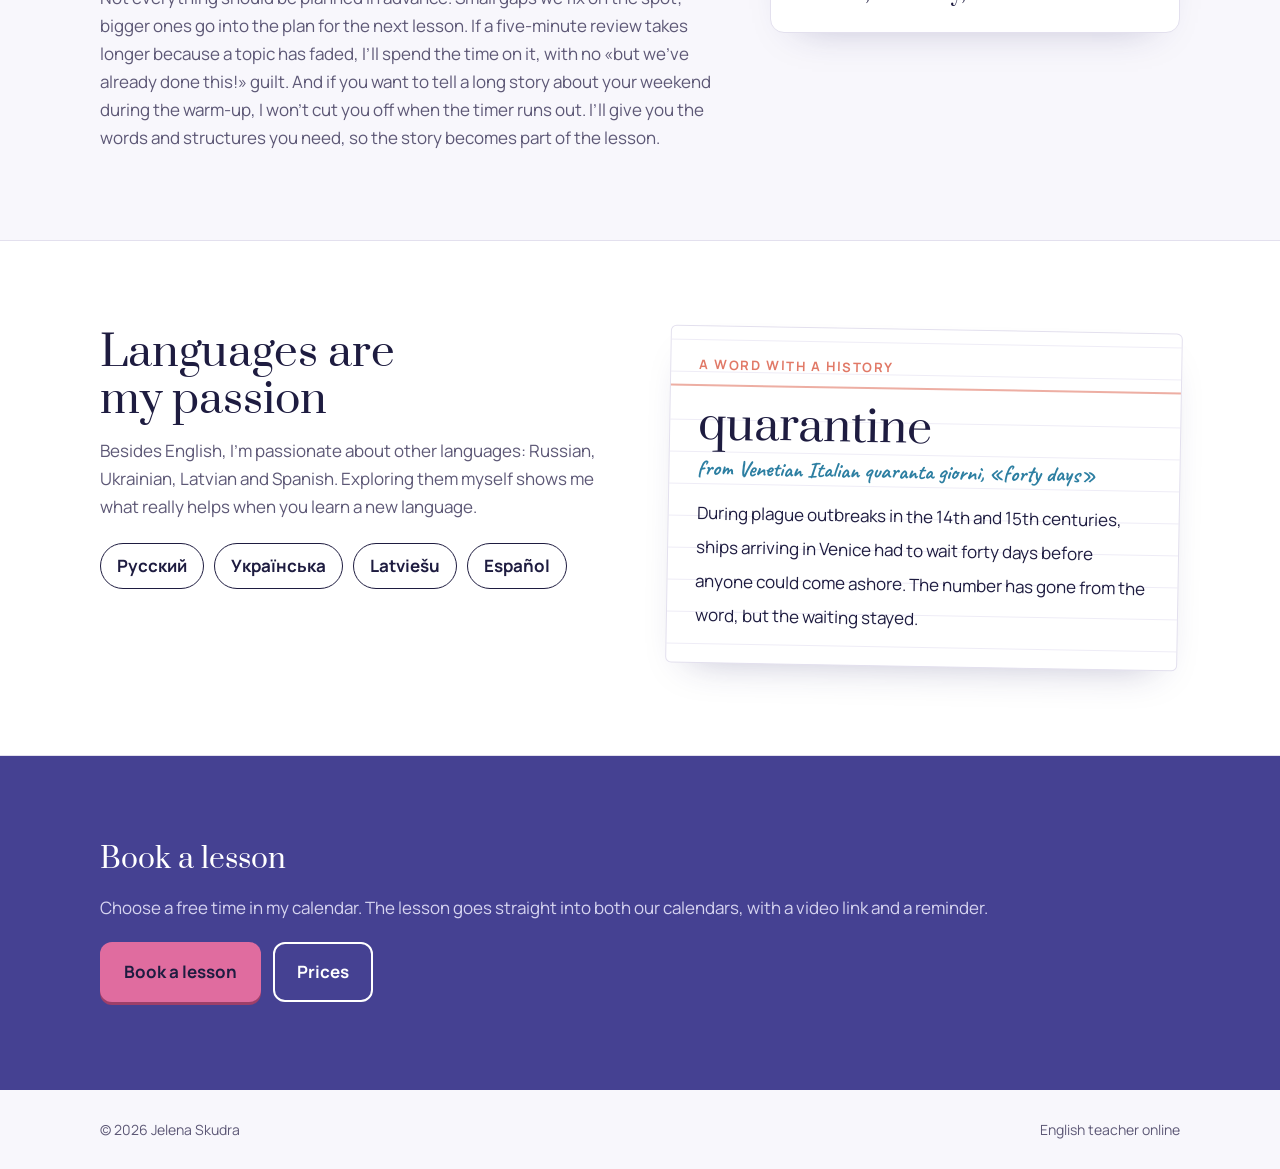
==== commit 063a354f: "Update title and meta description in index.html" ====
--- a/index.html
+++ b/index.html
@@ -3,8 +3,8 @@
 <head>
 <meta charset="utf-8">
 <meta name="viewport" content="width=device-width, initial-scale=1, viewport-fit=cover">
-<title>Jelena Skudra · English teacher</title>
-<meta name="description" content="Online English lessons with Jelena Skudra for children, teens and adults, built around your interests.">
+<title> English teacher</title>
+<meta name="description" content="Online English lessons for children, teens and adults, built around your interests.">
 <link rel="icon" href="data:image/svg+xml,%3Csvg xmlns='http://www.w3.org/2000/svg' viewBox='0 0 64 64'%3E%3Crect width='64' height='64' rx='14' fill='%23454192'/%3E%3Crect x='14' y='38' width='36' height='10' fill='%23E06C9F'/%3E%3Ctext x='32' y='44' font-family='Georgia,serif' font-size='34' font-weight='700' fill='%23fff' text-anchor='middle'%3EJ%3C/text%3E%3C/svg%3E">
 <link rel="preconnect" href="https://fonts.googleapis.com">
 <link rel="preconnect" href="https://fonts.gstatic.com" crossorigin>
--- a/style.css
+++ b/style.css
@@ -303,3 +303,14 @@
 .about .photo img{display:block;width:100%;height:auto;aspect-ratio:3/4;object-fit:cover;border-radius:3px}
 .about .photo figcaption{font-family:var(--hand);font-size:22px;font-weight:700;color:var(--muted);text-align:center;margin-top:8px;line-height:1.2}
 @media (max-width:760px){ .about .photo{max-width:280px;transform:rotate(-1.5deg)} }
+
+.tg-float{position:fixed;right:16px;bottom:calc(16px + env(safe-area-inset-bottom,0px));z-index:20;display:flex;align-items:center;gap:8px;padding:12px 18px 12px 14px;border-radius:999px;background:#2AABEE;color:#fff;font-weight:700;text-decoration:none;box-shadow:0 10px 24px -8px rgba(0,0,0,.35);transition:transform .15s ease}
+.tg-float:hover{transform:translateY(-2px)}
+@media (max-width:560px){ .tg-float span{display:none} .tg-float{padding:14px} }
+
+.btn-tg{background:#2AABEE;color:#fff;box-shadow:0 3px 0 #1B86BD}
+.btn-tg:hover{transform:translateY(-1px);box-shadow:0 4px 0 #1B86BD}
+.pay-price{display:flex;flex-direction:column;align-items:flex-end;text-align:right;min-width:7.5em;line-height:1.1;flex:none}
+@media (max-width:560px){ .pay-price{min-width:0} }
+.pay-price small{margin-top:6px;white-space:nowrap}
+.offer .price{text-align:right}
